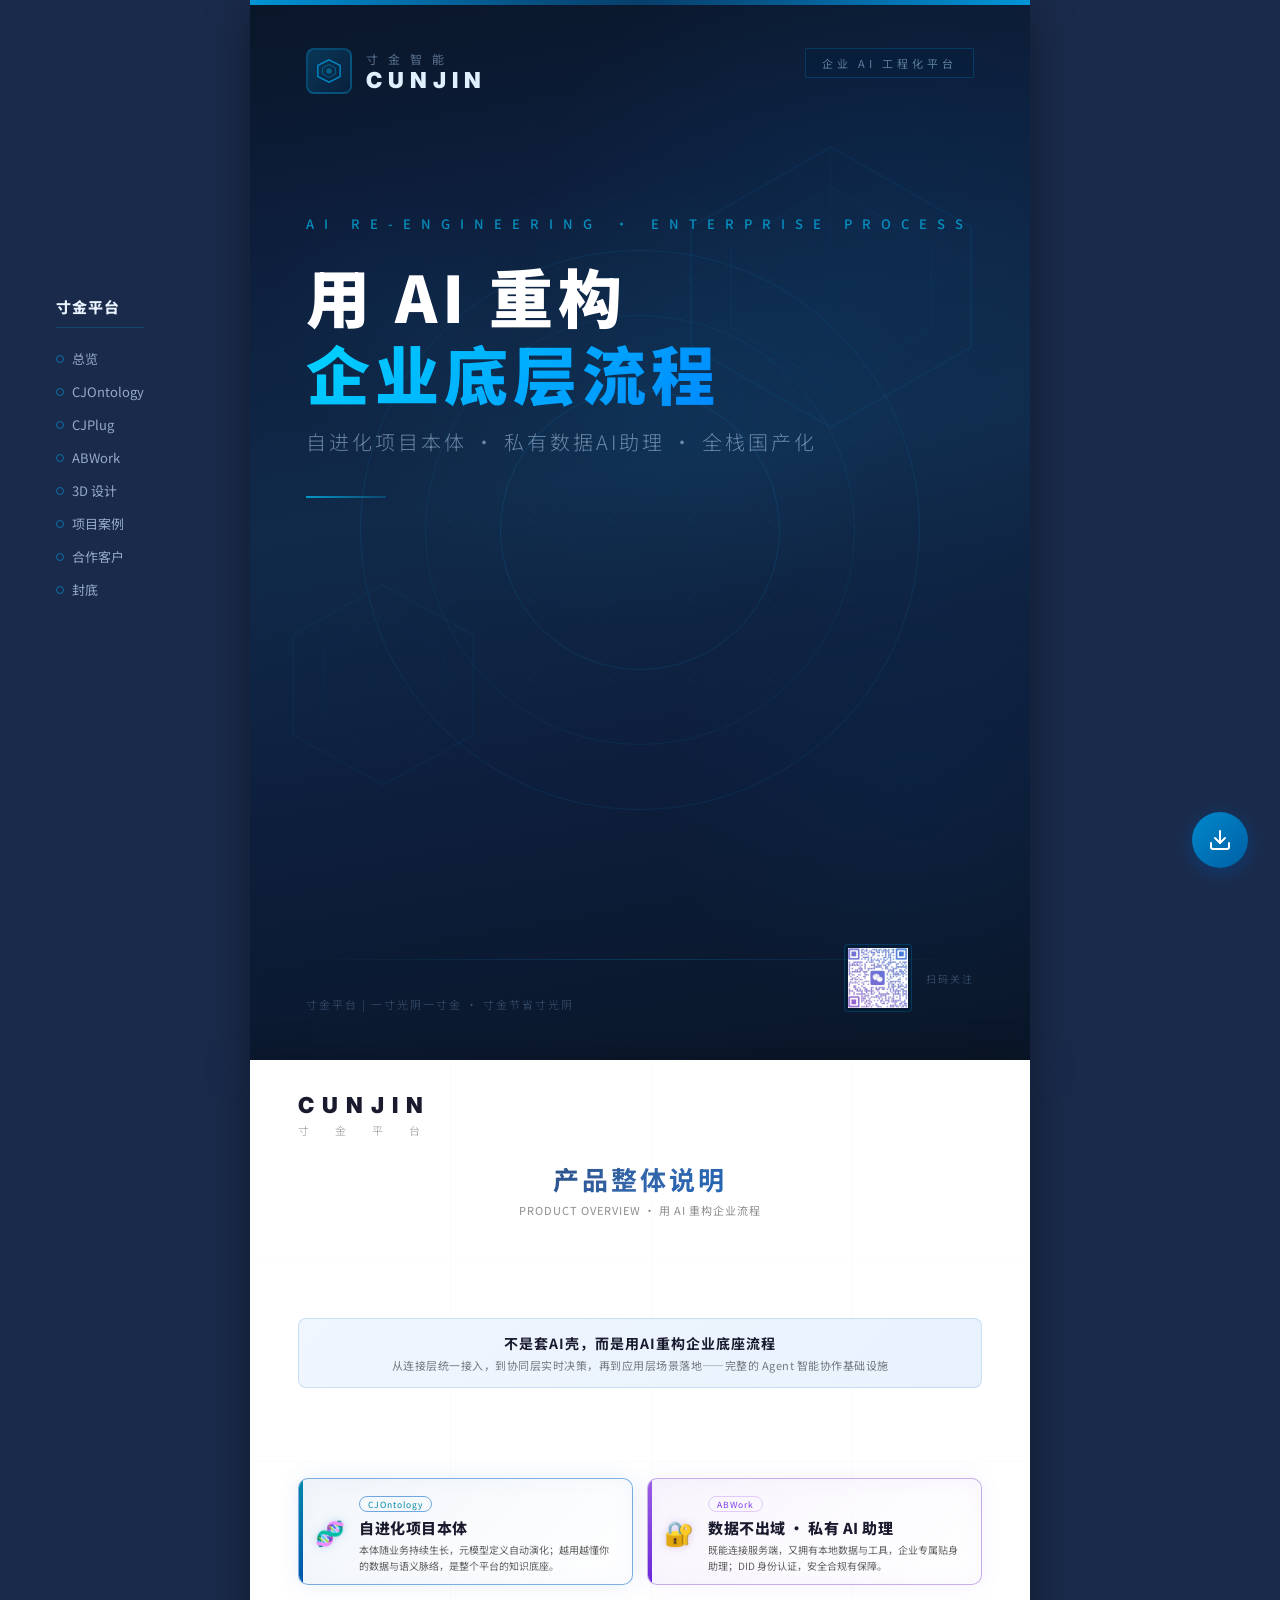
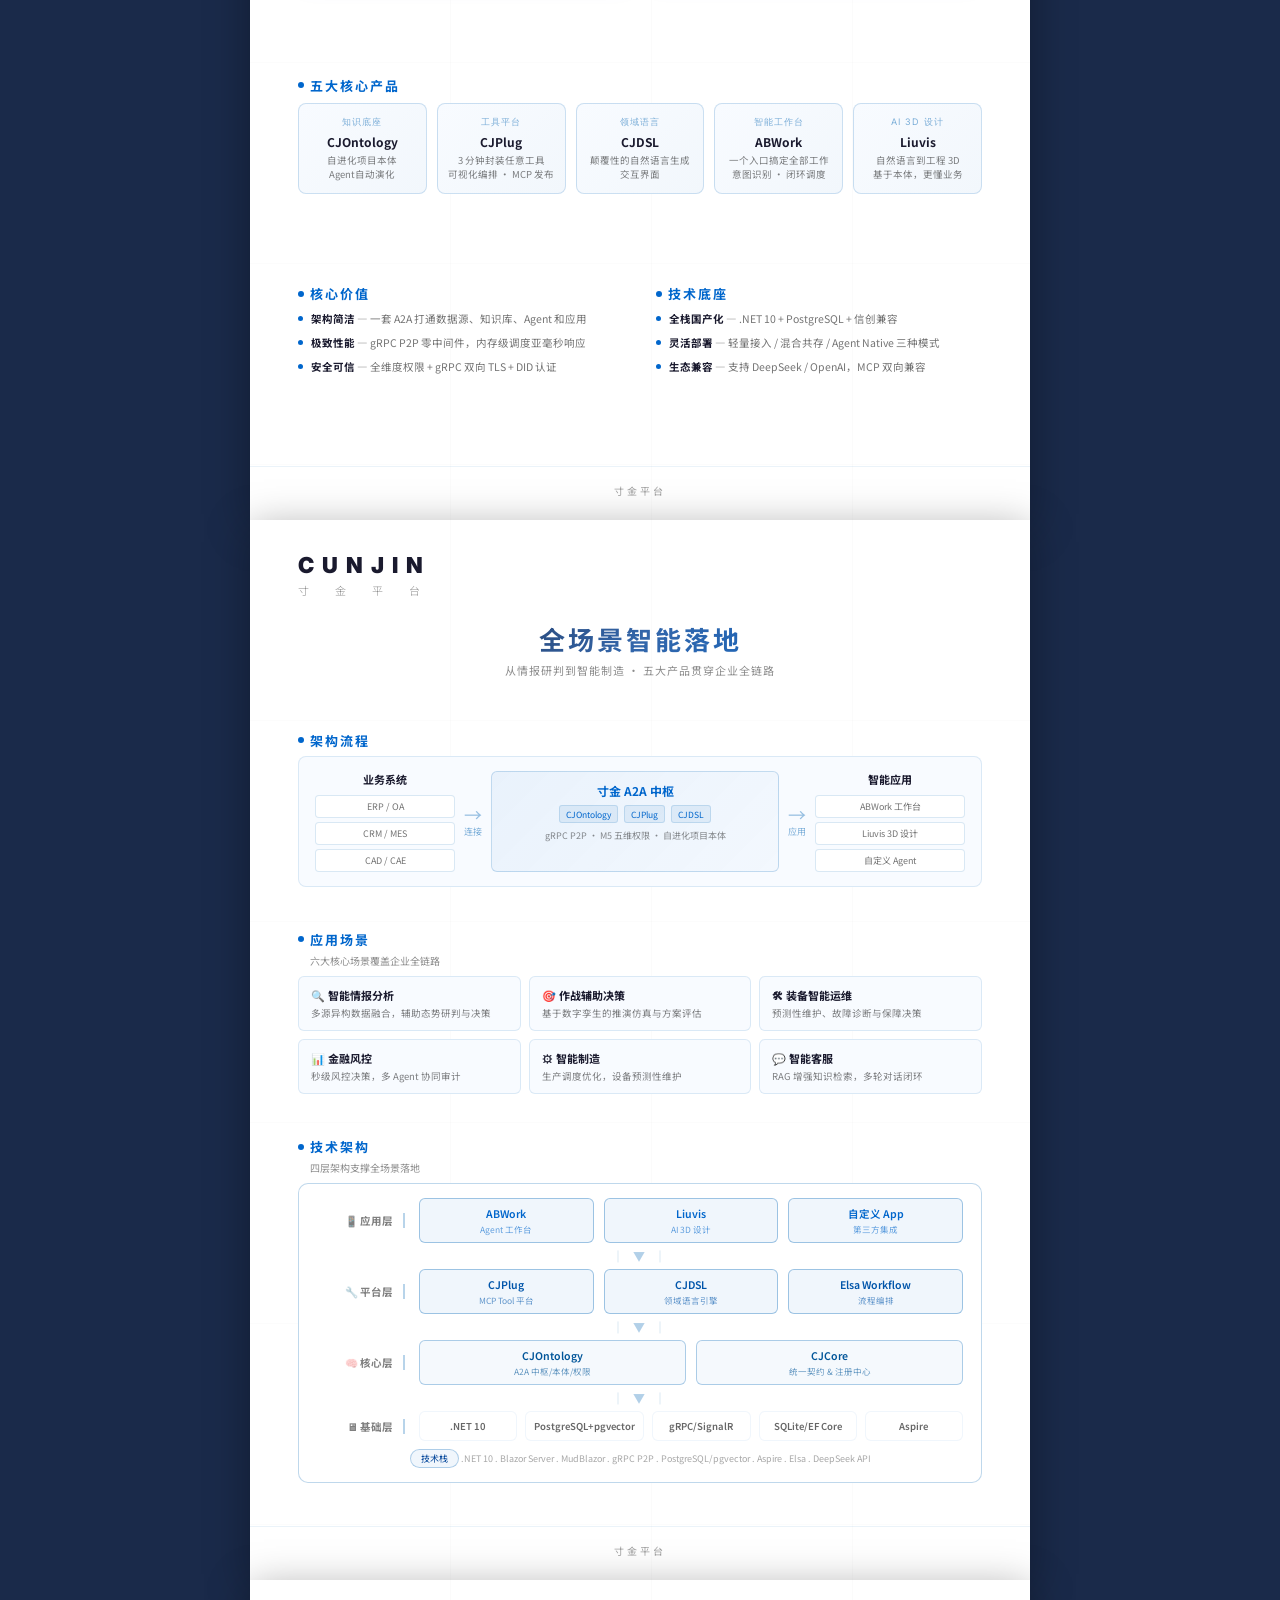
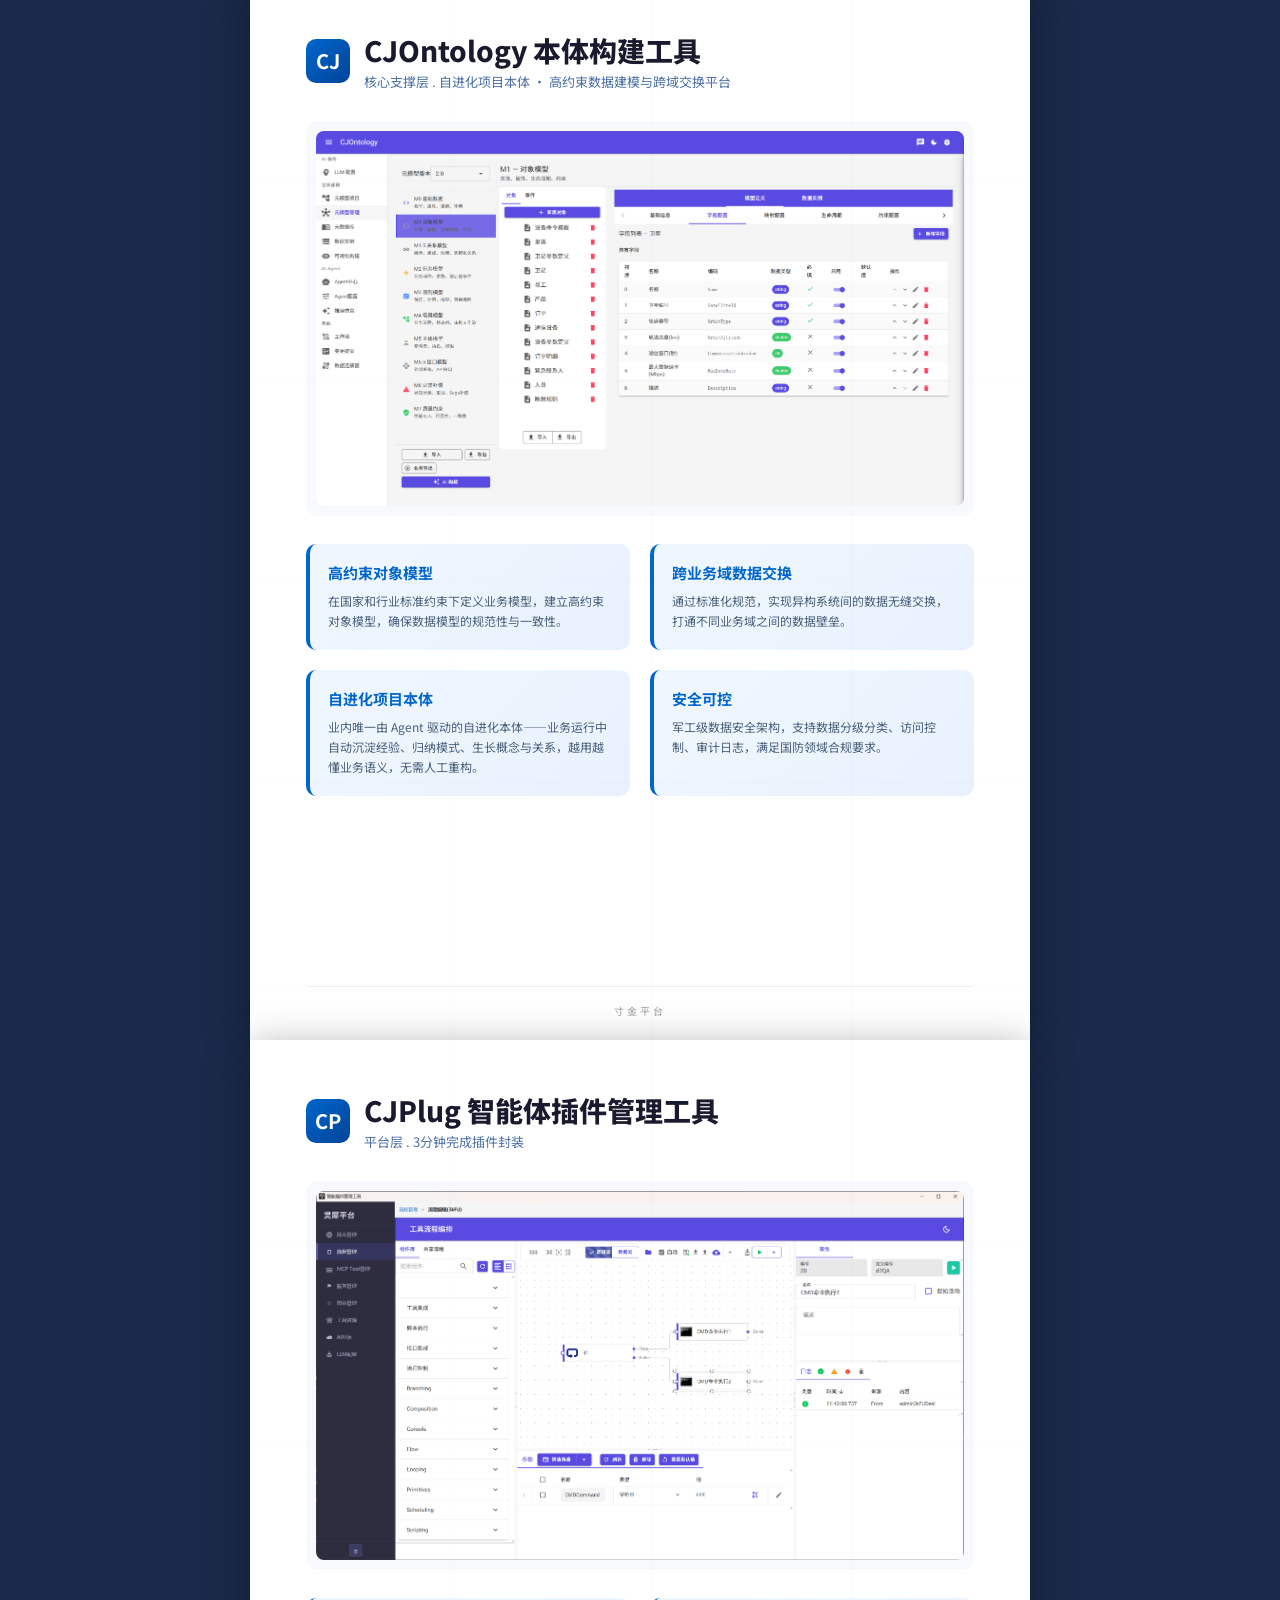
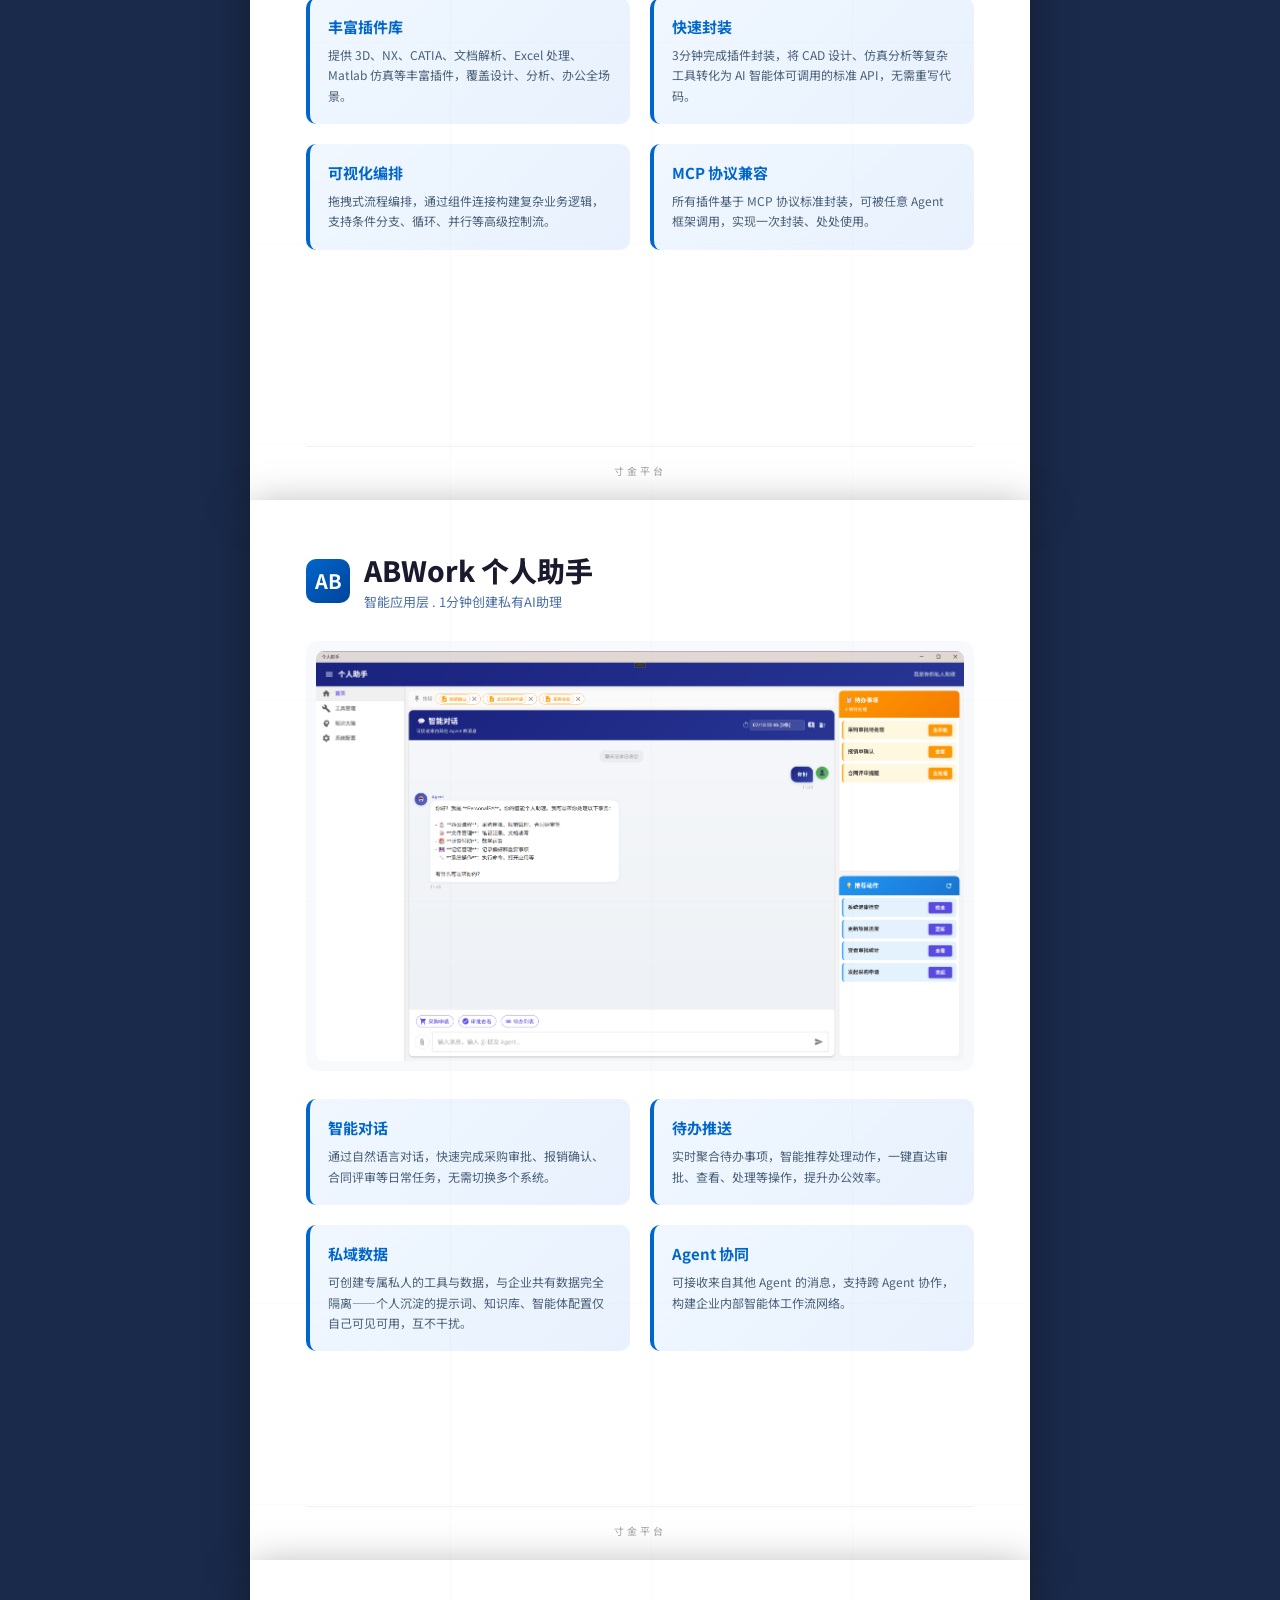
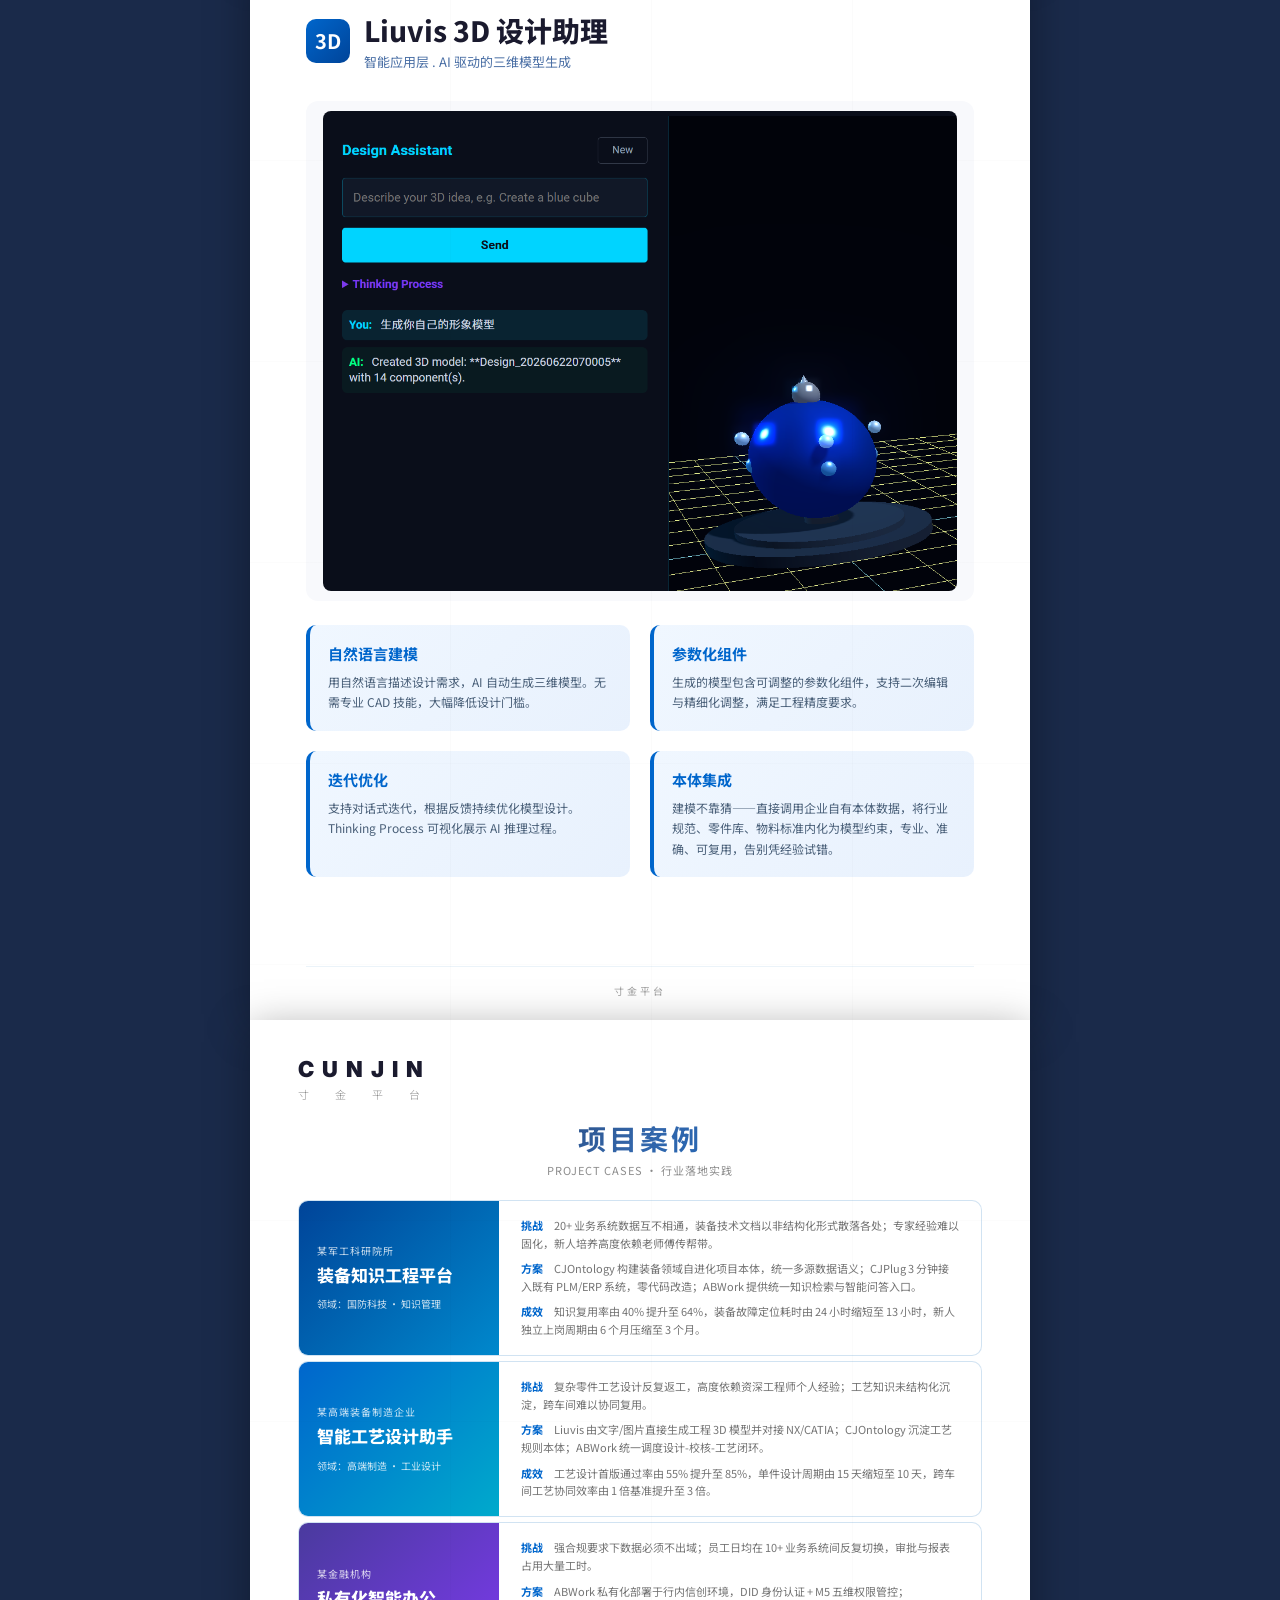
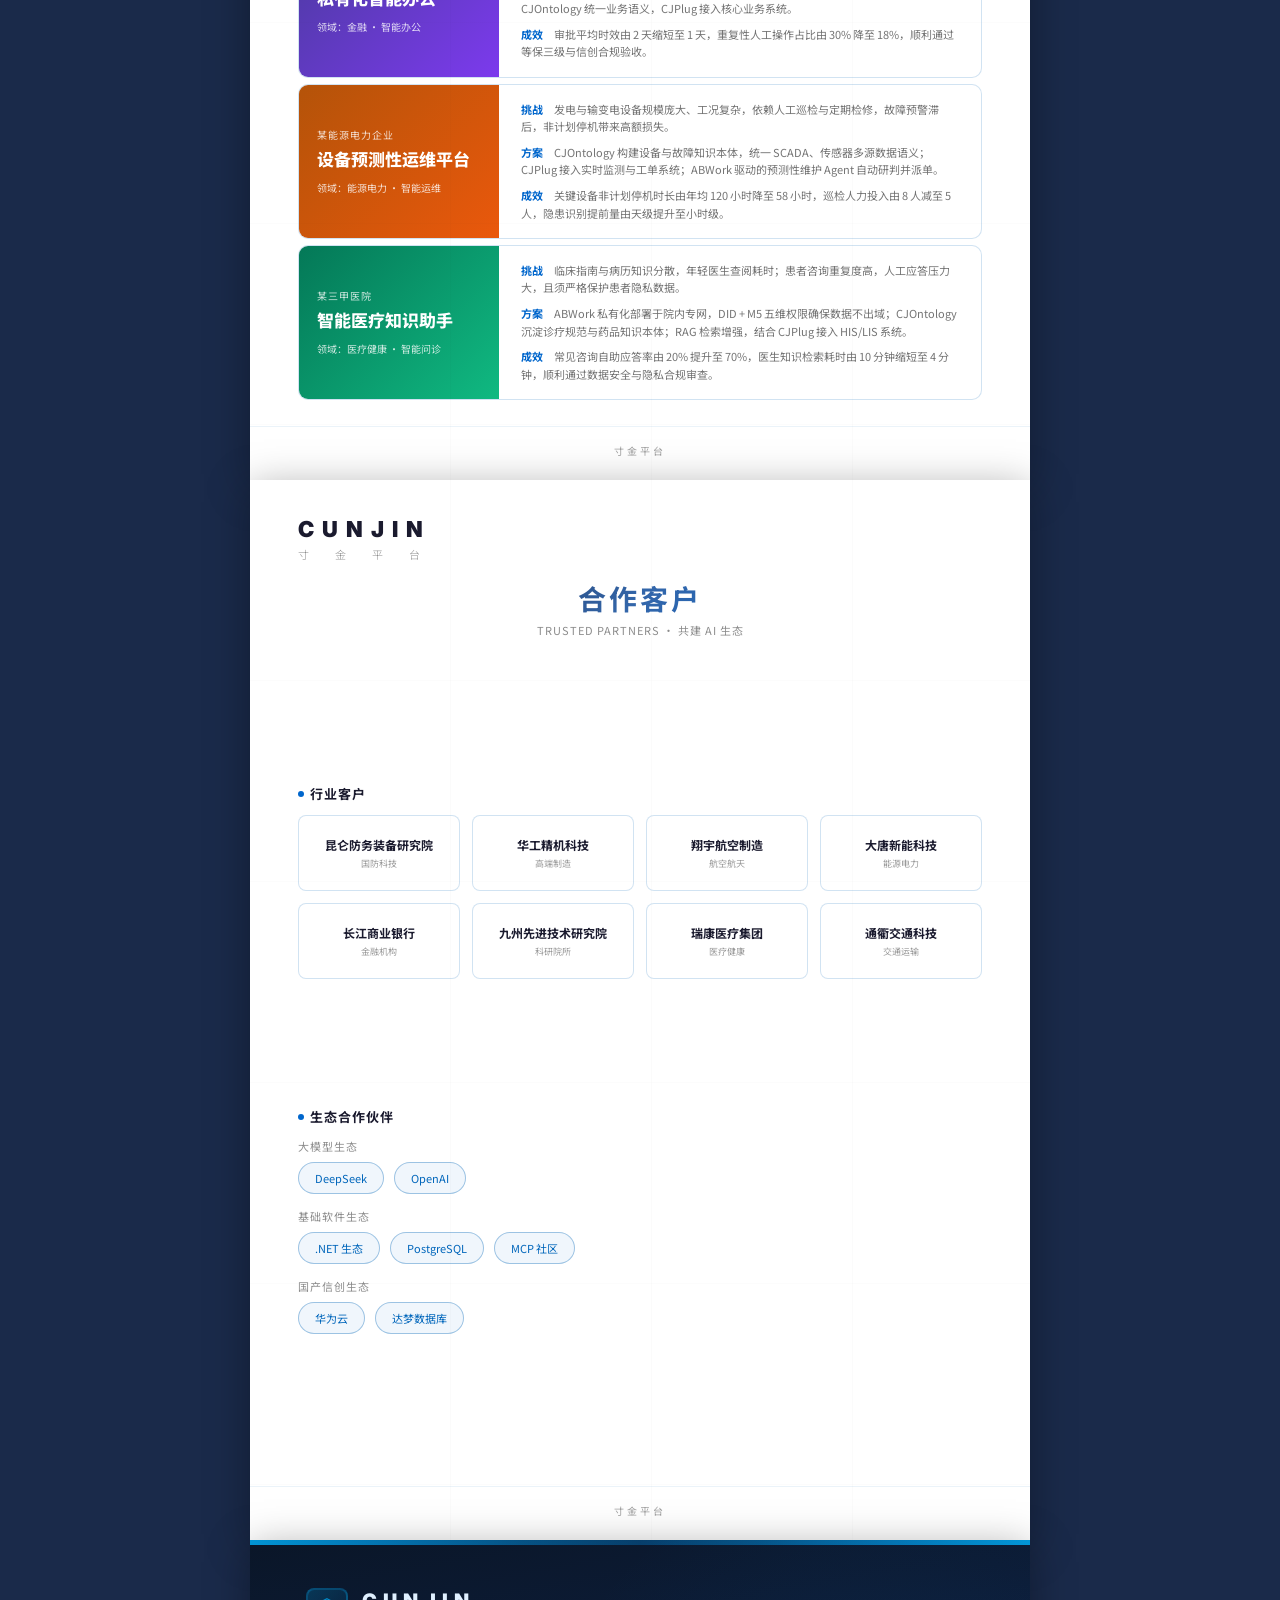
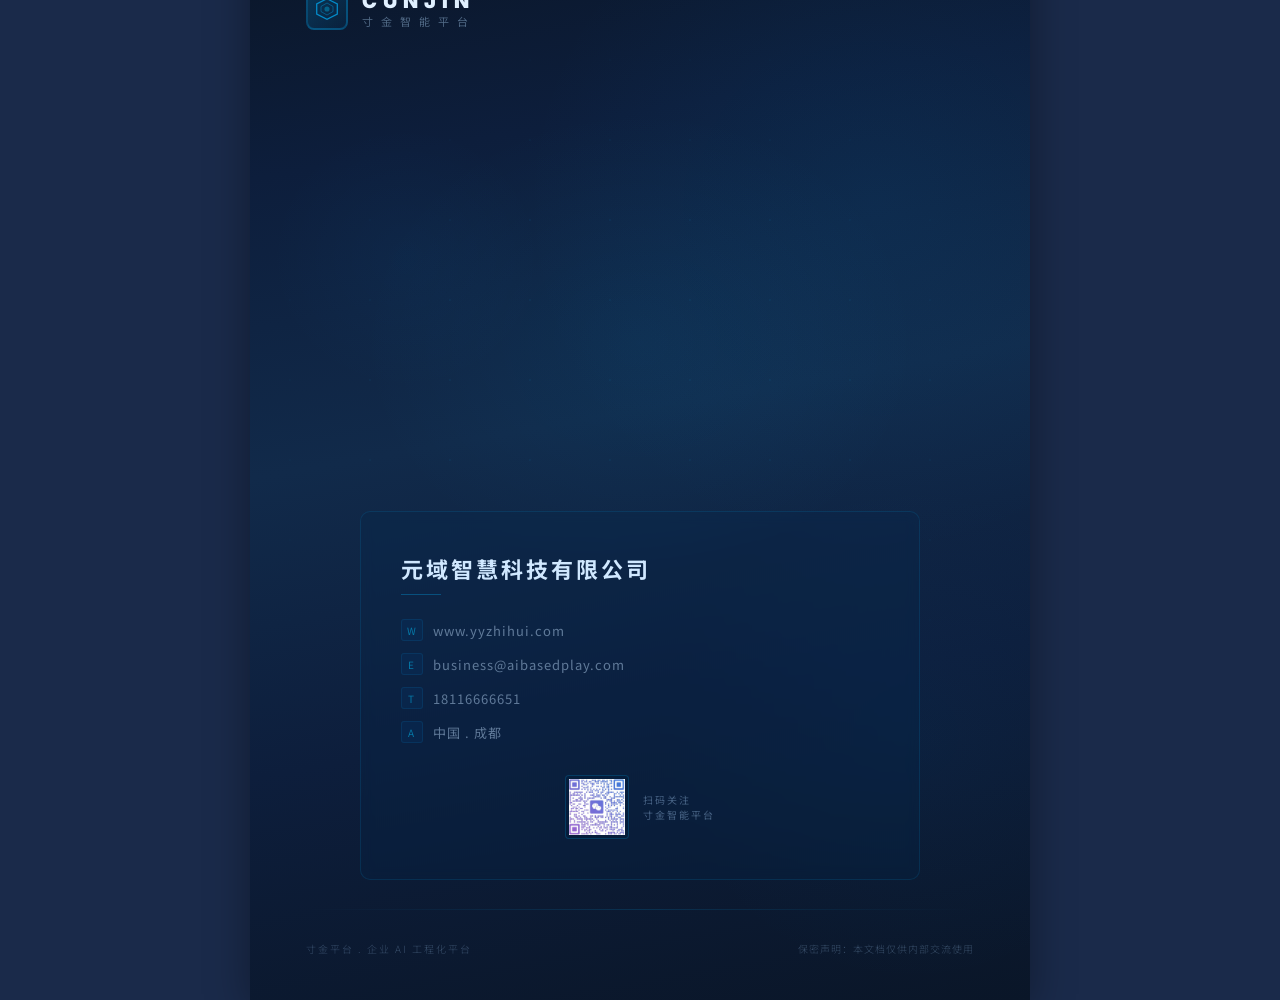
==== index.html @ 4226de24 "init code" ====
﻿<!DOCTYPE html>
<html lang="zh-CN">
<head>
<meta charset="UTF-8">
<meta name="viewport" content="width=device-width, initial-scale=1.0">
<title>寸金平台 - AI 赋能企业底层流程 | 产品宣传册</title>
<meta name="description" content="寸金平台（CUNJIN）以 AI 重构企业底层流程，覆盖高约束对象建模、插件化能力封装、智能办公助理与三维智能设计，面向国防科技与高端制造领域提供安全可控的 AI 工程化平台。">
<meta name="theme-color" content="#0a1628">
<meta name="author" content="寸金智能">
<link rel="canonical" href="https://www.aibasedplay.com/">
<link rel="icon" type="image/svg+xml" href="favicon.svg">
<!-- Open Graph / 社交分享卡片 -->
<meta property="og:type" content="website">
<meta property="og:title" content="寸金平台 - AI 赋能企业底层流程">
<meta property="og:description" content="以 AI 重构企业底层流程，面向国防科技与高端制造的安全可控 AI 工程化平台。">
<meta property="og:url" content="https://www.aibasedplay.com/">
<meta property="og:image" content="https://www.aibasedplay.com/img/product_cjontology.png">
<meta property="og:site_name" content="寸金平台">
<meta name="twitter:card" content="summary_large_image">
<link href="https://fonts.loli.net/css2?family=Noto+Sans+SC:wght@300;400;500;700;900&family=Inter:wght@300;400;500;600;700;800;900&display=swap" rel="stylesheet">
<link rel="stylesheet" href="css/base.css">
<link rel="stylesheet" href="css/content.css">
<link rel="stylesheet" href="css/components.css">
</head>
<body>
<nav class="site-nav" aria-label="站点导航">
  <div class="nav-inner">
    <a class="nav-brand" href="#cover">寸金平台</a>
    <div class="nav-links">
      <a href="#overview-1">总览</a>
      <a href="#prod-cjontology">CJOntology</a>
      <a href="#prod-cjplug">CJPlug</a>
      <a href="#prod-abwork">ABWork</a>
      <a href="#prod-3d">3D 设计</a>
      <a href="#cases">项目案例</a>
      <a href="#clients">合作客户</a>
      <a href="#backcover">封底</a>
    </div>
  </div>
</nav>

<!-- ============ cover ============ -->
<div class="page dark-cover" id="cover">
  <div class="dark-top-bar"></div>
  <div class="dc-bg-pattern"></div>
  <div class="dc-rings">
    <div class="dc-ring dc-r1"></div>
    <div class="dc-ring dc-r2"></div>
    <div class="dc-ring dc-r3"></div>
  </div>
  <svg style="position:absolute;top:12%;right:5%;width:320px;height:320px;z-index:3;opacity:0.06;pointer-events:none;" viewBox="0 0 320 320">
    <polygon points="160,20 300,100 300,220 160,300 20,220 20,100" fill="none" stroke="#00a0ff" stroke-width="2"/>
    <polygon points="160,60 260,120 260,200 160,260 60,200 60,120" fill="none" stroke="#00a0ff" stroke-width="1"/>
    <line x1="160" y1="20" x2="160" y2="300" stroke="#00a0ff" stroke-width="0.5"/>
    <line x1="20" y1="160" x2="300" y2="160" stroke="#00a0ff" stroke-width="0.5"/>
  </svg>
  <svg style="position:absolute;bottom:25%;left:3%;width:220px;height:220px;z-index:3;opacity:0.05;pointer-events:none;" viewBox="0 0 220 220">
    <polygon points="110,10 200,60 200,160 110,210 20,160 20,60" fill="none" stroke="#00a0ff" stroke-width="1.5"/>
    <polygon points="110,40 170,75 170,145 110,180 50,145 50,75" fill="none" stroke="#00a0ff" stroke-width="0.8"/>
  </svg>
  <div class="dc-header">
    <div class="dc-logo-area">
      <div class="dc-logo-hex"><svg viewBox="0 0 28 28" xmlns="http://www.w3.org/2000/svg">
<polygon points="14,2 26,8 26,20 14,26 2,20 2,8" fill="none" stroke="rgba(0,180,255,0.7)" stroke-width="1.5"/>
<polygon points="14,7 21,11 21,17 14,21 7,17 7,11" fill="none" stroke="rgba(0,180,255,0.4)" stroke-width="1"/>
<circle cx="14" cy="14" r="3" fill="rgba(0,200,255,0.35)"/>
</svg></div>
      <div><div class="dc-logo-cn">寸金智能</div><div class="dc-logo-en">CUNJIN</div></div>
    </div>
    <div class="dc-header-tag">企业 AI 工程化平台</div>
  </div>
  <div class="dc-hero" style="padding-top:120px;">
    <div class="dc-hero-label">AI RE-ENGINEERING · ENTERPRISE PROCESS</div>
    <div class="dc-hero-title">用 AI 重构<br><span class="cyan">企业底层流程</span></div>
    <div class="dc-hero-desc">自进化项目本体 · 私有数据AI助理 · 全栈国产化</div>
    <div class="dc-hero-line"></div>
  </div>
  <div class="dc-footer">
    <div class="dc-ff-left">寸金平台 | 一寸光阴一寸金 · 寸金节省寸光阴</div>
    <div class="dc-qr-block"><div class="dc-qr-box"><img src="img/qr_code.png" alt="扫码关注" /></div><div class="dc-qr-text">扫码关注</div></div>
  </div>
</div>
<!-- ============ overview-1 ============ -->
<div class="page content-page" id="overview-1" style="display:flex;flex-direction:column;">
  <div class="cp-header" style="padding:32px 48px 0;">
    <div class="cp-logo-area"><div class="cp-brand-en">CUNJIN</div><div class="cp-brand-cn">寸 金 平 台</div></div>
  </div>
  <div class="cp-hero" style="padding:24px 48px 10px;">
    <h1 style="font-size:26px;">产品整体说明</h1>
    <div class="sub" style="font-size:11px;">PRODUCT OVERVIEW · 用 AI 重构企业流程</div>
  </div>

  <!-- 主内容区：flex:1 撑满剩余高度，内部均分 -->
  <div style="flex:1;display:flex;flex-direction:column;justify-content:space-evenly;min-height:0;">
  <!-- 核心理念 -->
  <div style="padding:0 48px;position:relative;z-index:10;">
    <div style="background:linear-gradient(135deg,#f0f6ff,#e8f1fd);border:1px solid rgba(0,100,180,0.15);border-radius:8px;padding:14px 20px;text-align:center;">
      <div style="font-size:14px;font-weight:700;color:#1a1a2e;letter-spacing:1px;">不是套AI壳，而是用AI重构企业底座流程</div>
      <div style="font-size:11px;color:rgba(0,0,0,0.5);margin-top:4px;letter-spacing:0.5px;">从连接层统一接入，到协同层实时决策，再到应用层场景落地——完整的 Agent 智能协作基础设施</div>
    </div>
  </div>

  <!-- 核心亮点：翻开总览页第一眼即见 -->
  <div class="core-highlights" style="padding:0 48px;gap:14px;">
    <div class="hl-card c-ont" style="padding:10px 14px 10px 16px;">
      <div class="hl-icon" style="font-size:24px;">&#x1F9EC;</div>
      <div class="hl-body">
        <span class="hl-tag">CJOntology</span>
        <div class="hl-title" style="font-size:15px;">自进化项目本体</div>
        <div class="hl-desc" style="font-size:10px;">本体随业务持续生长，元模型定义自动演化；越用越懂你的数据与语义脉络，是整个平台的知识底座。</div>
      </div>
    </div>
    <div class="hl-card c-priv" style="padding:10px 14px 10px 16px;">
      <div class="hl-icon" style="font-size:24px;">&#x1F510;</div>
      <div class="hl-body">
        <span class="hl-tag">ABWork</span>
        <div class="hl-title" style="font-size:15px;">数据不出域 · 私有 AI 助理</div>
        <div class="hl-desc" style="font-size:10px;">既能连接服务端，又拥有本地数据与工具，企业专属贴身助理；DID 身份认证，安全合规有保障。</div>
      </div>
    </div>
  </div>

  <!-- 五大核心产品 -->
  <div style="padding:0 48px;position:relative;z-index:10;">
    <div style="font-size:13px;font-weight:700;color:#0066cc;letter-spacing:2px;margin-bottom:8px;display:flex;align-items:center;gap:6px;"><span style="width:6px;height:6px;border-radius:50%;background:#0066cc;"></span>五大核心产品</div>
    <div style="display:flex;gap:10px;">
      <div style="flex:1;background:linear-gradient(135deg,#f8fbff,#f2f7fc);border:1px solid rgba(0,100,180,0.18);border-radius:8px;padding:12px 10px;text-align:center;">
        <div style="font-family:'Inter',sans-serif;font-size:9px;color:rgba(0,100,180,0.5);letter-spacing:1px;margin-bottom:4px;">知识底座</div>
        <div style="font-size:12px;font-weight:700;color:#1a1a2e;margin-bottom:3px;">CJOntology</div>
        <div style="font-size:9.5px;color:rgba(0,0,0,0.5);line-height:1.5;">自进化项目本体<br/>Agent自动演化</div>
      </div>
      <div style="flex:1;background:linear-gradient(135deg,#f8fbff,#f2f7fc);border:1px solid rgba(0,100,180,0.18);border-radius:8px;padding:12px 10px;text-align:center;">
        <div style="font-family:'Inter',sans-serif;font-size:9px;color:rgba(0,100,180,0.5);letter-spacing:1px;margin-bottom:4px;">工具平台</div>
        <div style="font-size:12px;font-weight:700;color:#1a1a2e;margin-bottom:3px;">CJPlug</div>
        <div style="font-size:9.5px;color:rgba(0,0,0,0.5);line-height:1.5;">3 分钟封装任意工具<br/>可视化编排 · MCP 发布</div>
      </div>
      <div style="flex:1;background:linear-gradient(135deg,#f8fbff,#f2f7fc);border:1px solid rgba(0,100,180,0.18);border-radius:8px;padding:12px 10px;text-align:center;">
        <div style="font-family:'Inter',sans-serif;font-size:9px;color:rgba(0,100,180,0.5);letter-spacing:1px;margin-bottom:4px;">领域语言</div>
        <div style="font-size:12px;font-weight:700;color:#1a1a2e;margin-bottom:3px;">CJDSL</div>
        <div style="font-size:9.5px;color:rgba(0,0,0,0.5);line-height:1.5;">颠覆性的自然语言生成交互界面</div>
      </div>
      <div style="flex:1;background:linear-gradient(135deg,#f8fbff,#f2f7fc);border:1px solid rgba(0,100,180,0.18);border-radius:8px;padding:12px 10px;text-align:center;">
        <div style="font-family:'Inter',sans-serif;font-size:9px;color:rgba(0,100,180,0.5);letter-spacing:1px;margin-bottom:4px;">智能工作台</div>
        <div style="font-size:12px;font-weight:700;color:#1a1a2e;margin-bottom:3px;">ABWork</div>
        <div style="font-size:9.5px;color:rgba(0,0,0,0.5);line-height:1.5;">一个入口搞定全部工作<br/>意图识别 · 闭环调度</div>
      </div>
      <div style="flex:1;background:linear-gradient(135deg,#f8fbff,#f2f7fc);border:1px solid rgba(0,100,180,0.18);border-radius:8px;padding:12px 10px;text-align:center;">
        <div style="font-family:'Inter',sans-serif;font-size:9px;color:rgba(0,100,180,0.5);letter-spacing:1px;margin-bottom:4px;">AI 3D 设计</div>
        <div style="font-size:12px;font-weight:700;color:#1a1a2e;margin-bottom:3px;">Liuvis</div>
        <div style="font-size:9.5px;color:rgba(0,0,0,0.5);line-height:1.5;">自然语言到工程 3D<br/>基于本体，更懂业务</div>
      </div>
    </div>
  </div>

  <!-- 核心价值：左右两列 -->
  <div style="padding:0 48px;display:flex;gap:32px;position:relative;z-index:10;">
    <div style="flex:1;">
      <div style="font-size:13px;font-weight:700;color:#0066cc;letter-spacing:2px;margin-bottom:8px;display:flex;align-items:center;gap:6px;"><span style="width:6px;height:6px;border-radius:50%;background:#0066cc;"></span>核心价值</div>
      <div style="display:flex;flex-direction:column;gap:7px;">
        <div style="display:flex;align-items:flex-start;gap:8px;">
          <div style="width:5px;height:5px;border-radius:50%;background:#0066cc;margin-top:5px;flex-shrink:0;"></div>
          <span style="font-size:10.5px;color:rgba(0,0,0,0.55);line-height:1.6;"><strong style="color:#1a1a2e;">架构简洁</strong> — 一套 A2A 打通数据源、知识库、Agent 和应用</span>
        </div>
        <div style="display:flex;align-items:flex-start;gap:8px;">
          <div style="width:5px;height:5px;border-radius:50%;background:#0066cc;margin-top:5px;flex-shrink:0;"></div>
          <span style="font-size:10.5px;color:rgba(0,0,0,0.55);line-height:1.6;"><strong style="color:#1a1a2e;">极致性能</strong> — gRPC P2P 零中间件，内存级调度亚毫秒响应</span>
        </div>
        <div style="display:flex;align-items:flex-start;gap:8px;">
          <div style="width:5px;height:5px;border-radius:50%;background:#0066cc;margin-top:5px;flex-shrink:0;"></div>
          <span style="font-size:10.5px;color:rgba(0,0,0,0.55);line-height:1.6;"><strong style="color:#1a1a2e;">安全可信</strong> — 全维度权限 + gRPC 双向 TLS + DID 认证</span>
        </div>
      </div>
    </div>
    <div style="flex:1;">
      <div style="font-size:13px;font-weight:700;color:#0066cc;letter-spacing:2px;margin-bottom:8px;display:flex;align-items:center;gap:6px;"><span style="width:6px;height:6px;border-radius:50%;background:#0066cc;"></span>技术底座</div>
      <div style="display:flex;flex-direction:column;gap:7px;">
        <div style="display:flex;align-items:flex-start;gap:8px;">
          <div style="width:5px;height:5px;border-radius:50%;background:#0066cc;margin-top:5px;flex-shrink:0;"></div>
          <span style="font-size:10.5px;color:rgba(0,0,0,0.55);line-height:1.6;"><strong style="color:#1a1a2e;">全栈国产化</strong> — .NET 10 + PostgreSQL + 信创兼容</span>
        </div>
        <div style="display:flex;align-items:flex-start;gap:8px;">
          <div style="width:5px;height:5px;border-radius:50%;background:#0066cc;margin-top:5px;flex-shrink:0;"></div>
          <span style="font-size:10.5px;color:rgba(0,0,0,0.55);line-height:1.6;"><strong style="color:#1a1a2e;">灵活部署</strong> — 轻量接入 / 混合共存 / Agent Native 三种模式</span>
        </div>
        <div style="display:flex;align-items:flex-start;gap:8px;">
          <div style="width:5px;height:5px;border-radius:50%;background:#0066cc;margin-top:5px;flex-shrink:0;"></div>
          <span style="font-size:10.5px;color:rgba(0,0,0,0.55);line-height:1.6;"><strong style="color:#1a1a2e;">生态兼容</strong> — 支持 DeepSeek / OpenAI，MCP 双向兼容</span>
        </div>
      </div>
    </div>
  </div>
  </div><!-- /主内容区 flex:1 -->

  <div class="pg-footer">寸金平台</div>
</div>
<!-- ============ overview-2 ============ -->
<div class="page content-page" id="overview-2" style="display:flex;flex-direction:column;">
  <div class="cp-header" style="padding:32px 48px 0;">
    <div class="cp-logo-area"><div class="cp-brand-en">CUNJIN</div><div class="cp-brand-cn">寸 金 平 台</div></div>
  </div>
  <div class="cp-hero" style="padding:24px 48px 10px;">
    <h1 style="font-size:26px;">全场景智能落地</h1>
    <div class="sub" style="font-size:11px;">从情报研判到智能制造 · 五大产品贯穿企业全链路</div>
  </div>

  <!-- 三大内容块：flex:1 均匀铺满整页 -->
  <div style="flex:1;display:flex;flex-direction:column;justify-content:space-evenly;padding:0 48px;">

  <!-- 架构流程：业务系统 → A2A 中枢 → 智能应用 -->
  <div style="position:relative;z-index:10;">
    <div style="font-size:13px;font-weight:700;color:#0066cc;letter-spacing:2px;margin-bottom:6px;display:flex;align-items:center;gap:6px;"><span style="width:6px;height:6px;border-radius:50%;background:#0066cc;"></span>架构流程</div>
    <div style="display:flex;align-items:stretch;gap:0;background:#f8fbff;border:1px solid rgba(0,100,180,0.12);border-radius:8px;padding:14px 16px;">
      <!-- 业务系统 -->
      <div style="flex:0 0 140px;text-align:center;">
        <div style="font-size:11px;font-weight:700;color:#1a1a2e;margin-bottom:8px;">业务系统</div>
        <div style="display:flex;flex-direction:column;gap:4px;">
          <div style="font-size:9px;color:rgba(0,0,0,0.55);background:#fff;border:1px solid rgba(0,100,180,0.15);border-radius:4px;padding:4px 8px;">ERP / OA</div>
          <div style="font-size:9px;color:rgba(0,0,0,0.55);background:#fff;border:1px solid rgba(0,100,180,0.15);border-radius:4px;padding:4px 8px;">CRM / MES</div>
          <div style="font-size:9px;color:rgba(0,0,0,0.55);background:#fff;border:1px solid rgba(0,100,180,0.15);border-radius:4px;padding:4px 8px;">CAD / CAE</div>
        </div>
      </div>
      <!-- 箭头：连接 -->
      <div style="flex:0 0 36px;display:flex;flex-direction:column;align-items:center;justify-content:center;gap:2px;">
        <span style="color:rgba(0,100,180,0.4);font-size:18px;line-height:1;">→</span>
        <span style="font-size:9px;color:rgba(0,100,180,0.5);white-space:nowrap;">连接</span>
      </div>
      <!-- A2A 中枢 -->
      <div style="flex:1;text-align:center;background:linear-gradient(135deg,rgba(0,100,200,0.06),rgba(0,100,200,0.02));border:1px solid rgba(0,100,180,0.2);border-radius:6px;padding:10px 8px;">
        <div style="font-size:12px;font-weight:700;color:#0066cc;margin-bottom:6px;">寸金 A2A 中枢</div>
        <div style="display:flex;justify-content:center;gap:6px;flex-wrap:wrap;">
          <span style="font-size:8.5px;color:#0066cc;background:rgba(0,100,180,0.08);border:1px solid rgba(0,100,180,0.15);border-radius:3px;padding:2px 6px;">CJOntology</span>
          <span style="font-size:8.5px;color:#0066cc;background:rgba(0,100,180,0.08);border:1px solid rgba(0,100,180,0.15);border-radius:3px;padding:2px 6px;">CJPlug</span>
          <span style="font-size:8.5px;color:#0066cc;background:rgba(0,100,180,0.08);border:1px solid rgba(0,100,180,0.15);border-radius:3px;padding:2px 6px;">CJDSL</span>
        </div>
        <div style="font-size:9px;color:rgba(0,0,0,0.45);margin-top:6px;">gRPC P2P · M5 五维权限 · 自进化项目本体</div>
      </div>
      <!-- 箭头：应用 -->
      <div style="flex:0 0 36px;display:flex;flex-direction:column;align-items:center;justify-content:center;gap:2px;">
        <span style="color:rgba(0,100,180,0.4);font-size:18px;line-height:1;">→</span>
        <span style="font-size:9px;color:rgba(0,100,180,0.5);white-space:nowrap;">应用</span>
      </div>
      <!-- 智能应用 -->
      <div style="flex:0 0 150px;text-align:center;">
        <div style="font-size:11px;font-weight:700;color:#1a1a2e;margin-bottom:8px;">智能应用</div>
        <div style="display:flex;flex-direction:column;gap:4px;">
          <div style="font-size:9px;color:rgba(0,0,0,0.55);background:#fff;border:1px solid rgba(0,100,180,0.15);border-radius:4px;padding:4px 8px;">ABWork 工作台</div>
          <div style="font-size:9px;color:rgba(0,0,0,0.55);background:#fff;border:1px solid rgba(0,100,180,0.15);border-radius:4px;padding:4px 8px;">Liuvis 3D 设计</div>
          <div style="font-size:9px;color:rgba(0,0,0,0.55);background:#fff;border:1px solid rgba(0,100,180,0.15);border-radius:4px;padding:4px 8px;">自定义 Agent</div>
        </div>
      </div>
    </div>
  </div>

  <!-- 应用场景（自总览页 1 移入，避免与架构/产品页重复） -->
  <div style="position:relative;z-index:10;">
    <div style="font-size:13px;font-weight:700;color:#0066cc;letter-spacing:2px;margin-bottom:4px;display:flex;align-items:center;gap:6px;"><span style="width:6px;height:6px;border-radius:50%;background:#0066cc;"></span>应用场景</div>
    <div style="font-size:10px;color:rgba(0,0,0,0.45);margin-bottom:8px;padding-left:12px;">六大核心场景覆盖企业全链路</div>
    <div style="display:grid;grid-template-columns:1fr 1fr 1fr;gap:8px;">
      <div style="background:#f8fbff;border:1px solid rgba(0,100,180,0.12);border-radius:6px;padding:10px 12px;">
        <div style="font-size:11px;font-weight:700;color:#1a1a2e;margin-bottom:3px;">&#x1F50D; 智能情报分析</div>
        <div style="font-size:9.5px;color:rgba(0,0,0,0.5);line-height:1.5;">多源异构数据融合，辅助态势研判与决策</div>
      </div>
      <div style="background:#f8fbff;border:1px solid rgba(0,100,180,0.12);border-radius:6px;padding:10px 12px;">
        <div style="font-size:11px;font-weight:700;color:#1a1a2e;margin-bottom:3px;">&#x1F3AF; 作战辅助决策</div>
        <div style="font-size:9.5px;color:rgba(0,0,0,0.5);line-height:1.5;">基于数字孪生的推演仿真与方案评估</div>
      </div>
      <div style="background:#f8fbff;border:1px solid rgba(0,100,180,0.12);border-radius:6px;padding:10px 12px;">
        <div style="font-size:11px;font-weight:700;color:#1a1a2e;margin-bottom:3px;">&#x1F6E0; 装备智能运维</div>
        <div style="font-size:9.5px;color:rgba(0,0,0,0.5);line-height:1.5;">预测性维护、故障诊断与保障决策</div>
      </div>
      <div style="background:#f8fbff;border:1px solid rgba(0,100,180,0.12);border-radius:6px;padding:10px 12px;">
        <div style="font-size:11px;font-weight:700;color:#1a1a2e;margin-bottom:3px;">&#x1F4CA; 金融风控</div>
        <div style="font-size:9.5px;color:rgba(0,0,0,0.5);line-height:1.5;">秒级风控决策，多 Agent 协同审计</div>
      </div>
      <div style="background:#f8fbff;border:1px solid rgba(0,100,180,0.12);border-radius:6px;padding:10px 12px;">
        <div style="font-size:11px;font-weight:700;color:#1a1a2e;margin-bottom:3px;">&#x2699; 智能制造</div>
        <div style="font-size:9.5px;color:rgba(0,0,0,0.5);line-height:1.5;">生产调度优化，设备预测性维护</div>
      </div>
      <div style="background:#f8fbff;border:1px solid rgba(0,100,180,0.12);border-radius:6px;padding:10px 12px;">
        <div style="font-size:11px;font-weight:700;color:#1a1a2e;margin-bottom:3px;">&#x1F4AC; 智能客服</div>
        <div style="font-size:9.5px;color:rgba(0,0,0,0.5);line-height:1.5;">RAG 增强知识检索，多轮对话闭环</div>
      </div>
    </div>
  </div>

  <!-- 技术架构图（自部署与价值页移入，作为全场景落地的技术底座） -->
  <div style="position:relative;z-index:10;">
    <div style="font-size:13px;font-weight:700;color:#0066cc;letter-spacing:2px;margin-bottom:4px;display:flex;align-items:center;gap:6px;"><span style="width:6px;height:6px;border-radius:50%;background:#0066cc;"></span>技术架构</div>
    <div style="font-size:10px;color:rgba(0,0,0,0.45);margin-bottom:8px;padding-left:12px;">四层架构支撑全场景落地</div>
    <div class="arch-diagram" style="padding:14px 18px;">
      <div class="arch-layers" style="gap:7px;">
        <!-- App Layer -->
        <div class="arch-layer">
          <div class="al-label" style="flex:0 0 88px;font-size:10.5px;">&#x1F4F1; 应用层</div>
          <div class="al-body layer-app" style="gap:10px;">
            <div class="al-card" style="padding:7px 10px;font-size:10.5px;min-height:34px;">ABWork<br/><span class="alc-sub" style="font-size:8.5px;">Agent 工作台</span></div>
            <div class="al-card" style="padding:7px 10px;font-size:10.5px;min-height:34px;">Liuvis<br/><span class="alc-sub" style="font-size:8.5px;">AI 3D 设计</span></div>
            <div class="al-card" style="padding:7px 10px;font-size:10.5px;min-height:34px;">自定义 App<br/><span class="alc-sub" style="font-size:8.5px;">第三方集成</span></div>
          </div>
        </div>

        <!-- Pipe connector -->
        <div style="text-align:center;line-height:1;color:rgba(0,100,180,0.3);font-size:12px;letter-spacing:3px;">&#x2502; &#x25BC; &#x2502;</div>

        <!-- Platform Layer -->
        <div class="arch-layer">
          <div class="al-label" style="flex:0 0 88px;font-size:10.5px;">&#x1F527; 平台层</div>
          <div class="al-body layer-platform" style="gap:10px;">
            <div class="al-card" style="padding:7px 10px;font-size:10.5px;min-height:34px;">CJPlug<br/><span class="alc-sub" style="font-size:8.5px;">MCP Tool 平台</span></div>
            <div class="al-card" style="padding:7px 10px;font-size:10.5px;min-height:34px;">CJDSL<br/><span class="alc-sub" style="font-size:8.5px;">领域语言引擎</span></div>
            <div class="al-card" style="padding:7px 10px;font-size:10.5px;min-height:34px;">Elsa Workflow<br/><span class="alc-sub" style="font-size:8.5px;">流程编排</span></div>
          </div>
        </div>

        <!-- Pipe connector -->
        <div style="text-align:center;line-height:1;color:rgba(0,100,180,0.3);font-size:12px;letter-spacing:3px;">&#x2502; &#x25BC; &#x2502;</div>

        <!-- Core Layer -->
        <div class="arch-layer">
          <div class="al-label" style="flex:0 0 88px;font-size:10.5px;">&#x1F9E0; 核心层</div>
          <div class="al-body layer-core" style="gap:10px;">
            <div class="al-card" style="padding:7px 10px;font-size:10.5px;min-height:34px;">CJOntology<br/><span class="alc-sub" style="font-size:8.5px;">A2A 中枢/本体/权限</span></div>
            <div class="al-card" style="padding:7px 10px;font-size:10.5px;min-height:34px;">CJCore<br/><span class="alc-sub" style="font-size:8.5px;">统一契约 & 注册中心</span></div>
          </div>
        </div>

        <!-- Pipe connector -->
        <div style="text-align:center;line-height:1;color:rgba(0,100,180,0.3);font-size:12px;letter-spacing:3px;">&#x2502; &#x25BC; &#x2502;</div>

        <!-- Base Layer -->
        <div class="arch-layer">
          <div class="al-label" style="flex:0 0 88px;font-size:10.5px;">&#x1F5A5; 基础层</div>
          <div class="al-body layer-base" style="gap:8px;">
            <div class="al-card" style="padding:5px 8px;font-size:9.5px;min-height:30px;">.NET 10</div>
            <div class="al-card" style="padding:5px 8px;font-size:9.5px;min-height:30px;">PostgreSQL+pgvector</div>
            <div class="al-card" style="padding:5px 8px;font-size:9.5px;min-height:30px;">gRPC/SignalR</div>
            <div class="al-card" style="padding:5px 8px;font-size:9.5px;min-height:30px;">SQLite/EF Core</div>
            <div class="al-card" style="padding:5px 8px;font-size:9.5px;min-height:30px;">Aspire</div>
          </div>
        </div>
      </div>
      <div class="arch-footer-note" style="margin-top:8px;font-size:9px;">
        <span class="arch-badge" style="font-size:9px;">技术栈</span> .NET 10 . Blazor Server . MudBlazor . gRPC P2P . PostgreSQL/pgvector . Aspire . Elsa . DeepSeek API
      </div>
    </div>
  </div>

  </div><!-- /flex:1 space-evenly -->

  <div class="pg-footer">寸金平台</div>
</div>
<!-- ============ prod-cjontology ============ -->
<div class="page content-page" id="prod-cjontology" style="display:flex;flex-direction:column;padding:50px 56px 0;">

  <div style="display:flex;align-items:center;gap:14px;margin-bottom:30px;">
    <div style="width:44px;height:44px;border-radius:10px;background:linear-gradient(135deg,var(--brand),var(--brand-deep));display:flex;align-items:center;justify-content:center;font-size:20px;color:#fff;font-weight:700;">CJ</div>
    <div><div style="font-size:28px;font-weight:800;color:#1a1a2e;">CJOntology 本体构建工具</div><div style="font-size:13px;color:#4a6fa5;margin-top:2px;">核心支撑层 . 自进化项目本体 · 高约束数据建模与跨域交换平台</div></div>
  </div>
  <div style="background:#f8f9fc;border-radius:12px;padding:10px;margin-bottom:28px;"><img src="img/product_cjontology.png" alt="CJOntology" style="width:100%;border-radius:8px;display:block;"/></div>
  <div style="display:grid;grid-template-columns:1fr 1fr;gap:20px;">
    <div style="background:linear-gradient(135deg,#f0f7ff,#e8f1fd);border-radius:10px;padding:18px;border-left:4px solid var(--brand);"><div style="font-size:15px;font-weight:700;color:var(--brand);margin-bottom:8px;">高约束对象模型</div><div style="font-size:12px;color:var(--ink-soft);line-height:1.7;">在国家和行业标准约束下定义业务模型，建立高约束对象模型，确保数据模型的规范性与一致性。</div></div>
    <div style="background:linear-gradient(135deg,#f0f7ff,#e8f1fd);border-radius:10px;padding:18px;border-left:4px solid var(--brand);"><div style="font-size:15px;font-weight:700;color:var(--brand);margin-bottom:8px;">跨业务域数据交换</div><div style="font-size:12px;color:var(--ink-soft);line-height:1.7;">通过标准化规范，实现异构系统间的数据无缝交换，打通不同业务域之间的数据壁垒。</div></div>
    <div style="background:linear-gradient(135deg,#f0f7ff,#e8f1fd);border-radius:10px;padding:18px;border-left:4px solid var(--brand);"><div style="font-size:15px;font-weight:700;color:var(--brand);margin-bottom:8px;">自进化项目本体</div><div style="font-size:12px;color:var(--ink-soft);line-height:1.7;">业内唯一由 Agent 驱动的自进化本体——业务运行中自动沉淀经验、归纳模式、生长概念与关系，越用越懂业务语义，无需人工重构。</div></div>
    <div style="background:linear-gradient(135deg,#f0f7ff,#e8f1fd);border-radius:10px;padding:18px;border-left:4px solid var(--brand);"><div style="font-size:15px;font-weight:700;color:var(--brand);margin-bottom:8px;">安全可控</div><div style="font-size:12px;color:var(--ink-soft);line-height:1.7;">军工级数据安全架构，支持数据分级分类、访问控制、审计日志，满足国防领域合规要求。</div></div>
  </div>
  <div class="pg-footer">寸金平台</div>
</div>
<!-- ============ prod-cjplug ============ -->
<div class="page content-page" id="prod-cjplug" style="display:flex;flex-direction:column;padding:50px 56px 0;">

  <div style="display:flex;align-items:center;gap:14px;margin-bottom:30px;">
    <div style="width:44px;height:44px;border-radius:10px;background:linear-gradient(135deg,var(--brand),var(--brand-deep));display:flex;align-items:center;justify-content:center;font-size:20px;color:#fff;font-weight:700;">CP</div>
    <div><div style="font-size:28px;font-weight:800;color:#1a1a2e;">CJPlug 智能体插件管理工具</div><div style="font-size:13px;color:#4a6fa5;margin-top:2px;">平台层 . 3分钟完成插件封装</div></div>
  </div>
  <div style="background:#f8f9fc;border-radius:12px;padding:10px;margin-bottom:28px;"><img src="img/product_cjplug.png" alt="CJPlug" style="width:100%;border-radius:8px;display:block;"/></div>
  <div style="display:grid;grid-template-columns:1fr 1fr;gap:20px;">
    <div style="background:linear-gradient(135deg,#f0f7ff,#e8f1fd);border-radius:10px;padding:18px;border-left:4px solid var(--brand);"><div style="font-size:15px;font-weight:700;color:var(--brand);margin-bottom:8px;">丰富插件库</div><div style="font-size:12px;color:var(--ink-soft);line-height:1.7;">提供 3D、NX、CATIA、文档解析、Excel 处理、Matlab 仿真等丰富插件，覆盖设计、分析、办公全场景。</div></div>
    <div style="background:linear-gradient(135deg,#f0f7ff,#e8f1fd);border-radius:10px;padding:18px;border-left:4px solid var(--brand);"><div style="font-size:15px;font-weight:700;color:var(--brand);margin-bottom:8px;">快速封装</div><div style="font-size:12px;color:var(--ink-soft);line-height:1.7;">3分钟完成插件封装，将 CAD 设计、仿真分析等复杂工具转化为 AI 智能体可调用的标准 API，无需重写代码。</div></div>
    <div style="background:linear-gradient(135deg,#f0f7ff,#e8f1fd);border-radius:10px;padding:18px;border-left:4px solid var(--brand);"><div style="font-size:15px;font-weight:700;color:var(--brand);margin-bottom:8px;">可视化编排</div><div style="font-size:12px;color:var(--ink-soft);line-height:1.7;">拖拽式流程编排，通过组件连接构建复杂业务逻辑，支持条件分支、循环、并行等高级控制流。</div></div>
    <div style="background:linear-gradient(135deg,#f0f7ff,#e8f1fd);border-radius:10px;padding:18px;border-left:4px solid var(--brand);"><div style="font-size:15px;font-weight:700;color:var(--brand);margin-bottom:8px;">MCP 协议兼容</div><div style="font-size:12px;color:var(--ink-soft);line-height:1.7;">所有插件基于 MCP 协议标准封装，可被任意 Agent 框架调用，实现一次封装、处处使用。</div></div>
  </div>
  <div class="pg-footer">寸金平台</div>
</div>
<!-- ============ prod-abwork ============ -->
<div class="page content-page" id="prod-abwork" style="display:flex;flex-direction:column;padding:50px 56px 0;">

  <div style="display:flex;align-items:center;gap:14px;margin-bottom:30px;">
    <div style="width:44px;height:44px;border-radius:10px;background:linear-gradient(135deg,var(--brand),var(--brand-deep));display:flex;align-items:center;justify-content:center;font-size:20px;color:#fff;font-weight:700;">AB</div>
    <div><div style="font-size:28px;font-weight:800;color:#1a1a2e;">ABWork 个人助手</div><div style="font-size:13px;color:#4a6fa5;margin-top:2px;">智能应用层 . 1分钟创建私有AI助理</div></div>
  </div>
  <div style="background:#f8f9fc;border-radius:12px;padding:10px;margin-bottom:28px;"><img src="img/product_abwork.png" alt="ABWork" style="width:100%;border-radius:8px;display:block;"/></div>
  <div style="display:grid;grid-template-columns:1fr 1fr;gap:20px;">
    <div style="background:linear-gradient(135deg,#f0f7ff,#e8f1fd);border-radius:10px;padding:18px;border-left:4px solid var(--brand);"><div style="font-size:15px;font-weight:700;color:var(--brand);margin-bottom:8px;">智能对话</div><div style="font-size:12px;color:var(--ink-soft);line-height:1.7;">通过自然语言对话，快速完成采购审批、报销确认、合同评审等日常任务，无需切换多个系统。</div></div>
    <div style="background:linear-gradient(135deg,#f0f7ff,#e8f1fd);border-radius:10px;padding:18px;border-left:4px solid var(--brand);"><div style="font-size:15px;font-weight:700;color:var(--brand);margin-bottom:8px;">待办推送</div><div style="font-size:12px;color:var(--ink-soft);line-height:1.7;">实时聚合待办事项，智能推荐处理动作，一键直达审批、查看、处理等操作，提升办公效率。</div></div>
    <div style="background:linear-gradient(135deg,#f0f7ff,#e8f1fd);border-radius:10px;padding:18px;border-left:4px solid var(--brand);"><div style="font-size:15px;font-weight:700;color:var(--brand);margin-bottom:8px;">私域数据</div><div style="font-size:12px;color:var(--ink-soft);line-height:1.7;">可创建专属私人的工具与数据，与企业共有数据完全隔离——个人沉淀的提示词、知识库、智能体配置仅自己可见可用，互不干扰。</div></div>
    <div style="background:linear-gradient(135deg,#f0f7ff,#e8f1fd);border-radius:10px;padding:18px;border-left:4px solid var(--brand);"><div style="font-size:15px;font-weight:700;color:var(--brand);margin-bottom:8px;">Agent 协同</div><div style="font-size:12px;color:var(--ink-soft);line-height:1.7;">可接收来自其他 Agent 的消息，支持跨 Agent 协作，构建企业内部智能体工作流网络。</div></div>
  </div>
  <div class="pg-footer">寸金平台</div>
</div>
<!-- ============ prod-3d ============ -->
<div class="page content-page" id="prod-3d" style="display:flex;flex-direction:column;padding:50px 56px 0;">

  <div style="display:flex;align-items:center;gap:14px;margin-bottom:30px;">
    <div style="width:44px;height:44px;border-radius:10px;background:linear-gradient(135deg,var(--brand),var(--brand-deep));display:flex;align-items:center;justify-content:center;font-size:20px;color:#fff;font-weight:700;">3D</div>
    <div><div style="font-size:28px;font-weight:800;color:#1a1a2e;">Liuvis 3D 设计助理</div><div style="font-size:13px;color:#4a6fa5;margin-top:2px;">智能应用层 . AI 驱动的三维模型生成</div></div>
  </div>
  <div style="background:#f8f9fc;border-radius:12px;padding:10px;margin-bottom:24px;"><img src="img/product_3d_design.png" alt="3D Design" style="width:auto;max-width:100%;max-height:480px;object-fit:contain;border-radius:8px;display:block;margin:0 auto;"/></div>
  <div style="display:grid;grid-template-columns:1fr 1fr;gap:20px;">
    <div style="background:linear-gradient(135deg,#f0f7ff,#e8f1fd);border-radius:10px;padding:18px;border-left:4px solid var(--brand);"><div style="font-size:15px;font-weight:700;color:var(--brand);margin-bottom:8px;">自然语言建模</div><div style="font-size:12px;color:var(--ink-soft);line-height:1.7;">用自然语言描述设计需求，AI 自动生成三维模型。无需专业 CAD 技能，大幅降低设计门槛。</div></div>
    <div style="background:linear-gradient(135deg,#f0f7ff,#e8f1fd);border-radius:10px;padding:18px;border-left:4px solid var(--brand);"><div style="font-size:15px;font-weight:700;color:var(--brand);margin-bottom:8px;">参数化组件</div><div style="font-size:12px;color:var(--ink-soft);line-height:1.7;">生成的模型包含可调整的参数化组件，支持二次编辑与精细化调整，满足工程精度要求。</div></div>
    <div style="background:linear-gradient(135deg,#f0f7ff,#e8f1fd);border-radius:10px;padding:18px;border-left:4px solid var(--brand);"><div style="font-size:15px;font-weight:700;color:var(--brand);margin-bottom:8px;">迭代优化</div><div style="font-size:12px;color:var(--ink-soft);line-height:1.7;">支持对话式迭代，根据反馈持续优化模型设计。Thinking Process 可视化展示 AI 推理过程。</div></div>
    <div style="background:linear-gradient(135deg,#f0f7ff,#e8f1fd);border-radius:10px;padding:18px;border-left:4px solid var(--brand);"><div style="font-size:15px;font-weight:700;color:var(--brand);margin-bottom:8px;">本体集成</div><div style="font-size:12px;color:var(--ink-soft);line-height:1.7;">建模不靠猜——直接调用企业自有本体数据，将行业规范、零件库、物料标准内化为模型约束，专业、准确、可复用，告别凭经验试错。</div></div>
  </div>
  <div class="pg-footer">寸金平台</div>
</div>
<!-- ============ cases ============ -->
<div class="page content-page" id="cases" style="display:flex;flex-direction:column;">
  <div class="cp-header">
    <div class="cp-logo-area"><div class="cp-brand-en">CUNJIN</div><div class="cp-brand-cn">寸 金 平 台</div></div>
  </div>
  <div class="cp-hero" style="padding:18px 48px 8px;">
    <h1 style="font-size:28px;">项目案例</h1>
    <div class="sub" style="font-size:11px;">PROJECT CASES · 行业落地实践</div>
  </div>
  <div style="flex:1;display:flex;flex-direction:column;justify-content:space-evenly;min-height:0;padding:8px 48px 20px;">
    <!-- case 1 -->
    <div style="display:flex;border:1px solid rgba(0,100,180,0.18);border-radius:10px;overflow:hidden;background:#fff;min-height:0;">
      <div style="flex:0 0 200px;background:linear-gradient(135deg,#004499,#0088cc);color:#fff;padding:18px 18px;display:flex;flex-direction:column;justify-content:center;">
        <div style="font-size:10px;opacity:0.8;letter-spacing:1px;">某军工科研院所</div>
        <div style="font-size:17px;font-weight:800;margin-top:6px;line-height:1.3;">装备知识工程平台</div>
        <div style="font-size:10px;opacity:0.8;margin-top:10px;line-height:1.6;">领域：国防科技 · 知识管理</div>
      </div>
      <div style="flex:1;padding:16px 22px;display:flex;flex-direction:column;justify-content:center;gap:8px;">
        <div style="font-size:11px;color:rgba(0,0,0,0.55);line-height:1.6;"><span style="font-weight:700;color:#0066cc;">挑战　</span>20+ 业务系统数据互不相通，装备技术文档以非结构化形式散落各处；专家经验难以固化，新人培养高度依赖老师傅传帮带。</div>
        <div style="font-size:11px;color:rgba(0,0,0,0.55);line-height:1.6;"><span style="font-weight:700;color:#0066cc;">方案　</span>CJOntology 构建装备领域自进化项目本体，统一多源数据语义；CJPlug 3 分钟接入既有 PLM/ERP 系统，零代码改造；ABWork 提供统一知识检索与智能问答入口。</div>
        <div style="font-size:11px;color:rgba(0,0,0,0.55);line-height:1.6;"><span style="font-weight:700;color:#0066cc;">成效　</span>知识复用率由 40% 提升至 64%，装备故障定位耗时由 24 小时缩短至 13 小时，新人独立上岗周期由 6 个月压缩至 3 个月。</div>
      </div>
    </div>
    <!-- case 2 -->
    <div style="display:flex;border:1px solid rgba(0,100,180,0.18);border-radius:10px;overflow:hidden;background:#fff;min-height:0;">
      <div style="flex:0 0 200px;background:linear-gradient(135deg,#0066cc,#00aacc);color:#fff;padding:18px 18px;display:flex;flex-direction:column;justify-content:center;">
        <div style="font-size:10px;opacity:0.8;letter-spacing:1px;">某高端装备制造企业</div>
        <div style="font-size:17px;font-weight:800;margin-top:6px;line-height:1.3;">智能工艺设计助手</div>
        <div style="font-size:10px;opacity:0.8;margin-top:10px;line-height:1.6;">领域：高端制造 · 工业设计</div>
      </div>
      <div style="flex:1;padding:16px 22px;display:flex;flex-direction:column;justify-content:center;gap:8px;">
        <div style="font-size:11px;color:rgba(0,0,0,0.55);line-height:1.6;"><span style="font-weight:700;color:#0066cc;">挑战　</span>复杂零件工艺设计反复返工，高度依赖资深工程师个人经验；工艺知识未结构化沉淀，跨车间难以协同复用。</div>
        <div style="font-size:11px;color:rgba(0,0,0,0.55);line-height:1.6;"><span style="font-weight:700;color:#0066cc;">方案　</span>Liuvis 由文字/图片直接生成工程 3D 模型并对接 NX/CATIA；CJOntology 沉淀工艺规则本体；ABWork 统一调度设计-校核-工艺闭环。</div>
        <div style="font-size:11px;color:rgba(0,0,0,0.55);line-height:1.6;"><span style="font-weight:700;color:#0066cc;">成效　</span>工艺设计首版通过率由 55% 提升至 85%，单件设计周期由 15 天缩短至 10 天，跨车间工艺协同效率由 1 倍基准提升至 3 倍。</div>
      </div>
    </div>
    <!-- case 3 -->
    <div style="display:flex;border:1px solid rgba(0,100,180,0.18);border-radius:10px;overflow:hidden;background:#fff;min-height:0;">
      <div style="flex:0 0 200px;background:linear-gradient(135deg,#4a3a9e,#7c3aed);color:#fff;padding:18px 18px;display:flex;flex-direction:column;justify-content:center;">
        <div style="font-size:10px;opacity:0.8;letter-spacing:1px;">某金融机构</div>
        <div style="font-size:17px;font-weight:800;margin-top:6px;line-height:1.3;">私有化智能办公</div>
        <div style="font-size:10px;opacity:0.8;margin-top:10px;line-height:1.6;">领域：金融 · 智能办公</div>
      </div>
      <div style="flex:1;padding:16px 22px;display:flex;flex-direction:column;justify-content:center;gap:8px;">
        <div style="font-size:11px;color:rgba(0,0,0,0.55);line-height:1.6;"><span style="font-weight:700;color:#0066cc;">挑战　</span>强合规要求下数据必须不出域；员工日均在 10+ 业务系统间反复切换，审批与报表占用大量工时。</div>
        <div style="font-size:11px;color:rgba(0,0,0,0.55);line-height:1.6;"><span style="font-weight:700;color:#0066cc;">方案　</span>ABWork 私有化部署于行内信创环境，DID 身份认证 + M5 五维权限管控；CJOntology 统一业务语义，CJPlug 接入核心业务系统。</div>
        <div style="font-size:11px;color:rgba(0,0,0,0.55);line-height:1.6;"><span style="font-weight:700;color:#0066cc;">成效　</span>审批平均时效由 2 天缩短至 1 天，重复性人工操作占比由 30% 降至 18%，顺利通过等保三级与信创合规验收。</div>
      </div>
    </div>
    <!-- case 4 -->
    <div style="display:flex;border:1px solid rgba(0,100,180,0.18);border-radius:10px;overflow:hidden;background:#fff;min-height:0;">
      <div style="flex:0 0 200px;background:linear-gradient(135deg,#b45309,#ea580c);color:#fff;padding:18px 18px;display:flex;flex-direction:column;justify-content:center;">
        <div style="font-size:10px;opacity:0.8;letter-spacing:1px;">某能源电力企业</div>
        <div style="font-size:17px;font-weight:800;margin-top:6px;line-height:1.3;">设备预测性运维平台</div>
        <div style="font-size:10px;opacity:0.8;margin-top:10px;line-height:1.6;">领域：能源电力 · 智能运维</div>
      </div>
      <div style="flex:1;padding:16px 22px;display:flex;flex-direction:column;justify-content:center;gap:8px;">
        <div style="font-size:11px;color:rgba(0,0,0,0.55);line-height:1.6;"><span style="font-weight:700;color:#0066cc;">挑战　</span>发电与输变电设备规模庞大、工况复杂，依赖人工巡检与定期检修，故障预警滞后，非计划停机带来高额损失。</div>
        <div style="font-size:11px;color:rgba(0,0,0,0.55);line-height:1.6;"><span style="font-weight:700;color:#0066cc;">方案　</span>CJOntology 构建设备与故障知识本体，统一 SCADA、传感器多源数据语义；CJPlug 接入实时监测与工单系统；ABWork 驱动的预测性维护 Agent 自动研判并派单。</div>
        <div style="font-size:11px;color:rgba(0,0,0,0.55);line-height:1.6;"><span style="font-weight:700;color:#0066cc;">成效　</span>关键设备非计划停机时长由年均 120 小时降至 58 小时，巡检人力投入由 8 人减至 5 人，隐患识别提前量由天级提升至小时级。</div>
      </div>
    </div>
    <!-- case 5 -->
    <div style="display:flex;border:1px solid rgba(0,100,180,0.18);border-radius:10px;overflow:hidden;background:#fff;min-height:0;">
      <div style="flex:0 0 200px;background:linear-gradient(135deg,#047857,#10b981);color:#fff;padding:18px 18px;display:flex;flex-direction:column;justify-content:center;">
        <div style="font-size:10px;opacity:0.8;letter-spacing:1px;">某三甲医院</div>
        <div style="font-size:17px;font-weight:800;margin-top:6px;line-height:1.3;">智能医疗知识助手</div>
        <div style="font-size:10px;opacity:0.8;margin-top:10px;line-height:1.6;">领域：医疗健康 · 智能问诊</div>
      </div>
      <div style="flex:1;padding:16px 22px;display:flex;flex-direction:column;justify-content:center;gap:8px;">
        <div style="font-size:11px;color:rgba(0,0,0,0.55);line-height:1.6;"><span style="font-weight:700;color:#0066cc;">挑战　</span>临床指南与病历知识分散，年轻医生查阅耗时；患者咨询重复度高，人工应答压力大，且须严格保护患者隐私数据。</div>
        <div style="font-size:11px;color:rgba(0,0,0,0.55);line-height:1.6;"><span style="font-weight:700;color:#0066cc;">方案　</span>ABWork 私有化部署于院内专网，DID + M5 五维权限确保数据不出域；CJOntology 沉淀诊疗规范与药品知识本体；RAG 检索增强，结合 CJPlug 接入 HIS/LIS 系统。</div>
        <div style="font-size:11px;color:rgba(0,0,0,0.55);line-height:1.6;"><span style="font-weight:700;color:#0066cc;">成效　</span>常见咨询自助应答率由 20% 提升至 70%，医生知识检索耗时由 10 分钟缩短至 4 分钟，顺利通过数据安全与隐私合规审查。</div>
      </div>
    </div>
  </div>
  <div class="pg-footer">寸金平台</div>
</div>
<!-- ============ clients ============ -->
<div class="page content-page" id="clients" style="display:flex;flex-direction:column;">
  <div class="cp-header">
    <div class="cp-logo-area"><div class="cp-brand-en">CUNJIN</div><div class="cp-brand-cn">寸 金 平 台</div></div>
  </div>
  <div class="cp-hero" style="padding:18px 48px 8px;">
    <h1 style="font-size:28px;">合作客户</h1>
    <div class="sub" style="font-size:11px;">TRUSTED PARTNERS · 共建 AI 生态</div>
  </div>
  <div style="flex:1;display:flex;flex-direction:column;justify-content:space-evenly;min-height:0;padding:10px 48px 24px;">
    <div>
      <div style="font-size:13px;font-weight:700;color:#1a1a2e;letter-spacing:1px;margin-bottom:12px;display:flex;align-items:center;gap:6px;"><span style="width:6px;height:6px;border-radius:50%;background:#0066cc;"></span>行业客户</div>
      <div style="display:grid;grid-template-columns:repeat(4,1fr);gap:12px;">
        <div style="border:1px solid rgba(0,100,180,0.18);border-radius:8px;padding:20px 10px;text-align:center;background:#fff;"><div style="font-size:12px;font-weight:700;color:#1a1a2e;">昆仑防务装备研究院</div><div style="font-size:9px;color:rgba(0,0,0,0.4);margin-top:4px;">国防科技</div></div>
        <div style="border:1px solid rgba(0,100,180,0.18);border-radius:8px;padding:20px 10px;text-align:center;background:#fff;"><div style="font-size:12px;font-weight:700;color:#1a1a2e;">华工精机科技</div><div style="font-size:9px;color:rgba(0,0,0,0.4);margin-top:4px;">高端制造</div></div>
        <div style="border:1px solid rgba(0,100,180,0.18);border-radius:8px;padding:20px 10px;text-align:center;background:#fff;"><div style="font-size:12px;font-weight:700;color:#1a1a2e;">翔宇航空制造</div><div style="font-size:9px;color:rgba(0,0,0,0.4);margin-top:4px;">航空航天</div></div>
        <div style="border:1px solid rgba(0,100,180,0.18);border-radius:8px;padding:20px 10px;text-align:center;background:#fff;"><div style="font-size:12px;font-weight:700;color:#1a1a2e;">大唐新能科技</div><div style="font-size:9px;color:rgba(0,0,0,0.4);margin-top:4px;">能源电力</div></div>
        <div style="border:1px solid rgba(0,100,180,0.18);border-radius:8px;padding:20px 10px;text-align:center;background:#fff;"><div style="font-size:12px;font-weight:700;color:#1a1a2e;">长江商业银行</div><div style="font-size:9px;color:rgba(0,0,0,0.4);margin-top:4px;">金融机构</div></div>
        <div style="border:1px solid rgba(0,100,180,0.18);border-radius:8px;padding:20px 10px;text-align:center;background:#fff;"><div style="font-size:12px;font-weight:700;color:#1a1a2e;">九州先进技术研究院</div><div style="font-size:9px;color:rgba(0,0,0,0.4);margin-top:4px;">科研院所</div></div>
        <div style="border:1px solid rgba(0,100,180,0.18);border-radius:8px;padding:20px 10px;text-align:center;background:#fff;"><div style="font-size:12px;font-weight:700;color:#1a1a2e;">瑞康医疗集团</div><div style="font-size:9px;color:rgba(0,0,0,0.4);margin-top:4px;">医疗健康</div></div>
        <div style="border:1px solid rgba(0,100,180,0.18);border-radius:8px;padding:20px 10px;text-align:center;background:#fff;"><div style="font-size:12px;font-weight:700;color:#1a1a2e;">通衢交通科技</div><div style="font-size:9px;color:rgba(0,0,0,0.4);margin-top:4px;">交通运输</div></div>
      </div>
    </div>
    <div>
      <div style="font-size:13px;font-weight:700;color:#1a1a2e;letter-spacing:1px;margin-bottom:12px;display:flex;align-items:center;gap:6px;"><span style="width:6px;height:6px;border-radius:50%;background:#0066cc;"></span>生态合作伙伴</div>
      <div style="display:flex;flex-direction:column;gap:14px;">
        <div>
          <div style="font-size:11px;color:rgba(0,0,0,0.45);margin-bottom:8px;letter-spacing:1px;">大模型生态</div>
          <div style="display:flex;gap:10px;flex-wrap:wrap;">
            <span class="viz-p-tag" style="font-size:11px;padding:7px 16px;border-radius:18px;">DeepSeek</span>
            <span class="viz-p-tag" style="font-size:11px;padding:7px 16px;border-radius:18px;">OpenAI</span>
          </div>
        </div>
        <div>
          <div style="font-size:11px;color:rgba(0,0,0,0.45);margin-bottom:8px;letter-spacing:1px;">基础软件生态</div>
          <div style="display:flex;gap:10px;flex-wrap:wrap;">
            <span class="viz-p-tag" style="font-size:11px;padding:7px 16px;border-radius:18px;">.NET 生态</span>
            <span class="viz-p-tag" style="font-size:11px;padding:7px 16px;border-radius:18px;">PostgreSQL</span>
            <span class="viz-p-tag" style="font-size:11px;padding:7px 16px;border-radius:18px;">MCP 社区</span>
          </div>
        </div>
        <div>
          <div style="font-size:11px;color:rgba(0,0,0,0.45);margin-bottom:8px;letter-spacing:1px;">国产信创生态</div>
          <div style="display:flex;gap:10px;flex-wrap:wrap;">
            <span class="viz-p-tag" style="font-size:11px;padding:7px 16px;border-radius:18px;">华为云</span>
            <span class="viz-p-tag" style="font-size:11px;padding:7px 16px;border-radius:18px;">达梦数据库</span>
          </div>
        </div>
      </div>
    </div>
  </div>
  <div class="pg-footer">寸金平台</div>
</div>
<!-- ============ backcover ============ -->
<div class="page dark-cover" id="backcover">
  <div class="dark-top-bar"></div>
  <div class="dc-bg-pattern" style="opacity:0.5;"></div>
  <div class="bc-header">
    <div class="bc-logo-hex"><svg viewBox="0 0 28 28" xmlns="http://www.w3.org/2000/svg">
<polygon points="14,2 26,8 26,20 14,26 2,20 2,8" fill="none" stroke="rgba(0,180,255,0.7)" stroke-width="1.5"/>
<polygon points="14,7 21,11 21,17 14,21 7,17 7,11" fill="none" stroke="rgba(0,180,255,0.4)" stroke-width="1"/>
<circle cx="14" cy="14" r="3" fill="rgba(0,200,255,0.35)"/>
</svg></div>
    <div><div class="bc-brand">CUNJIN</div><div class="bc-brand-cn">寸金智能平台</div></div>
  </div>
  <div class="bc-body">
    <div class="bc-company-card">
      <div class="bc-company-name">元域智慧科技有限公司</div>
      <div class="bc-company-line"></div>
      <div class="bc-info-row"><div class="bc-info-icon">W</div><span>www.yyzhihui.com</span></div>
      <div class="bc-info-row"><div class="bc-info-icon">E</div><span>business@aibasedplay.com</span></div>
      <div class="bc-info-row"><div class="bc-info-icon">T</div><span>18116666651</span></div>
      <div class="bc-info-row"><div class="bc-info-icon">A</div><span>中国 . 成都</span></div>
      <div class="bc-qr-area">
        <div class="bc-qr-box"><img src="img/qr_code.png" alt="扫码关注" /></div>
        <div class="bc-qr-text">扫码关注<br>寸金智能平台</div>
      </div>
    </div>
  </div>
  <div class="bc-footer"><div class="bc-f-left">寸金平台 . 企业 AI 工程化平台</div><div class="bc-f-right">保密声明：本文档仅供内部交流使用</div></div>
</div>

<!-- Floating PDF Download Button -->
<button class="fab-pdf" onclick="downloadPDF()" title="下载 PDF" aria-label="下载 PDF 手册">
  <span class="fab-tooltip">下载 PDF</span>
  <svg viewBox="0 0 24 24">
    <path d="M21 15v4a2 2 0 0 1-2 2H5a2 2 0 0 1-2-2v-4"/>
    <polyline points="7 10 12 15 17 10"/>
    <line x1="12" y1="15" x2="12" y2="3"/>
  </svg>
</button>

<!-- PDF Toast -->
<div class="pdf-toast" id="pdfToast">
  <span class="toast-spinner" id="toastSpinner"></span>
  <span class="toast-icon" id="toastIcon" style="display:none;"></span>
  <span id="toastMsg">正在生成 PDF...</span>
</div>

<script src="js/responsive.js"></script>
<script src="js/pdf.js"></script>

</body>
</html>
---- css/base.css ----
/* ==================== GLOBAL ==================== */
* { margin: 0; padding: 0; box-sizing: border-box; }

:root {
  --brand: #0066CC;
  --brand-deep: #004499;
  --brand-cyan: #0088CC;
  --ink: #1A1A2E;
  --ink-soft: #4A6079;
}

body {
  font-family: 'Noto Sans SC', 'Inter', -apple-system, BlinkMacSystemFont, sans-serif;
  background: #1a2a4a;
  display: flex;
  flex-direction: column;
  align-items: center;
  gap: 0;
  -webkit-font-smoothing: antialiased;
  overflow-x: hidden;
}

.page {
  width: 780px;
  height: 1060px;
  position: relative;
  overflow: hidden;
  box-shadow: 0 8px 40px rgba(0,0,0,0.35);
  page-break-after: always;
  page-break-inside: avoid;
}

/* ==================== DARK COVER (Front & Back) ==================== */
.dark-cover {
  background: linear-gradient(170deg, #0a1628 0%, #0d1e3c 20%, #112a4a 45%, #0d1e3c 70%, #0a1628 100%);
  color: #fff;
}

.dark-cover::before {
  content: '';
  position: absolute; inset: 0; z-index: 2; pointer-events: none;
  background:
    radial-gradient(ellipse 65% 40% at 50% 38%, rgba(0,180,255,0.06) 0%, transparent 55%),
    radial-gradient(ellipse 35% 25% at 20% 30%, rgba(0,160,255,0.04) 0%, transparent 50%),
    radial-gradient(circle 350px at 80% 25%, rgba(0,140,220,0.08) 0%, transparent 100%),
    radial-gradient(circle 250px at 85% 75%, rgba(0,120,200,0.05) 0%, transparent 100%);
}

.dark-cover .dc-bg-pattern {
  position: absolute; inset: 0; z-index: 1; pointer-events: none;
  background-image:
    url("data:image/svg+xml,%3Csvg width='80' height='80' viewBox='0 0 80 80' xmlns='http://www.w3.org/2000/svg'%3E%3Ccircle cx='40' cy='40' r='1' fill='rgba(0,200,255,0.12)'/%3E%3C/svg%3E");
  background-size: 80px 80px;
  mask-image: radial-gradient(ellipse 75% 55% at 50% 45%, black 40%, transparent 75%);
  -webkit-mask-image: radial-gradient(ellipse 75% 55% at 50% 45%, black 40%, transparent 75%);
}

.dark-top-bar {
  position: absolute; top: 0; left: 0; right: 0; height: 5px;
  background: linear-gradient(90deg,
    rgba(0,180,255,0.8) 0%, rgba(0,160,240,0.7) 15%,
    rgba(0,140,220,0.5) 35%, rgba(0,120,200,0.4) 50%,
    rgba(0,140,220,0.5) 65%, rgba(0,160,240,0.7) 85%, rgba(0,180,255,0.8) 100%);
  z-index: 20;
}

.dark-cover .dc-rings {
  position: absolute; top: 50%; left: 50%; transform: translate(-50%, -50%);
  z-index: 3; pointer-events: none;
}
.dc-ring {
  position: absolute; top: 50%; left: 50%; transform: translate(-50%, -50%);
  border-radius: 50%; border: 1px solid rgba(0,180,255,0.1);
}
.dc-r1 { width: 560px; height: 560px; }
.dc-r2 { width: 430px; height: 430px; border-color: rgba(0,180,255,0.08); }
.dc-r3 { width: 280px; height: 280px; border-color: rgba(0,180,255,0.12); }

.dark-cover .dc-header {
  position: relative; z-index: 10;
  display: flex; justify-content: space-between; align-items: flex-start;
  padding: 48px 56px 0;
}
.dc-logo-area { display: flex; align-items: center; gap: 14px; }
.dc-logo-hex {
  width: 46px; height: 46px;
  background: linear-gradient(135deg, rgba(0,180,255,0.2), rgba(0,120,200,0.08));
  border: 2px solid rgba(0,180,255,0.25);
  border-radius: 8px;
  display: flex; align-items: center; justify-content: center;
}
.dc-logo-hex svg { width: 26px; height: 26px; }
.dc-logo-cn { font-size: 12px; letter-spacing: 10px; color: rgba(180,220,255,0.45); font-weight: 400; }
.dc-logo-en {
  font-family: 'Inter', sans-serif;
  font-size: 22px; font-weight: 900; letter-spacing: 6px;
  color: #e0f0ff; text-transform: uppercase;
}
.dc-header-tag {
  font-size: 11px; color: rgba(180,220,255,0.5);
  letter-spacing: 4px; font-weight: 400;
  padding: 6px 16px;
  border: 1px solid rgba(0,180,255,0.2);
  border-radius: 2px;
  background: rgba(0,30,60,0.3);
}

.dc-hero {
  position: relative; z-index: 10;
  padding: 80px 56px 0;
}
.dc-hero-label {
  font-size: 13px; letter-spacing: 10px;
  color: rgba(0,200,255,0.65); font-weight: 500;
  margin-bottom: 24px;
}
.dc-hero-title {
  font-size: 64px; font-weight: 900; color: #ffffff;
  letter-spacing: 5px; line-height: 1.2; margin-bottom: 16px;
}
.dc-hero-title .cyan {
  background: linear-gradient(135deg, #00d4ff, #0088ff);
  -webkit-background-clip: text; -webkit-text-fill-color: transparent; background-clip: text;
}
.dc-hero-desc {
  font-size: 20px; font-weight: 300; color: rgba(180,210,240,0.55);
  letter-spacing: 3px; margin-bottom: 40px; max-width: 580px;
}
.dc-hero-line {
  width: 80px; height: 2px;
  background: linear-gradient(90deg, rgba(0,200,255,0.7), rgba(0,180,255,0.2));
  margin-bottom: 40px;
}

.dc-core-cards {
  position: relative; z-index: 10;
  display: flex; gap: 20px; padding: 0 56px; margin-bottom: 32px;
}
.dc-core-card {
  flex: 1;
  background: rgba(0,40,80,0.25);
  border: 1px solid rgba(0,180,255,0.15);
  border-radius: 6px;
  padding: 24px 20px;
  backdrop-filter: blur(8px);
}
.dc-core-card .num {
  font-family: 'Inter', sans-serif;
  font-size: 28px; font-weight: 900;
  color: rgba(0,200,255,0.35);
  margin-bottom: 6px;
}
.dc-core-card .label {
  font-size: 15px; font-weight: 600; color: #d0e8ff;
  letter-spacing: 1px; margin-bottom: 4px;
}
.dc-core-card .desc {
  font-size: 12px; color: rgba(160,200,240,0.5);
  letter-spacing: 1px;
}

.dc-tech-section {
  position: relative; z-index: 10;
  padding: 0 56px; display: flex; gap: 32px;
}
.dc-tech-col {
  flex: 1;
  background: rgba(0,40,80,0.2);
  border: 1px solid rgba(0,180,255,0.1);
  border-radius: 6px;
  padding: 28px 24px;
  backdrop-filter: blur(6px);
}
.dc-tech-col-title {
  font-size: 13px; font-weight: 600; color: #d0e8ff;
  letter-spacing: 3px; margin-bottom: 16px;
  padding-bottom: 12px;
  border-bottom: 1px solid rgba(0,180,255,0.12);
  display: flex; align-items: center; gap: 10px;
}
.dc-tech-col-title .dot {
  width: 6px; height: 6px; border-radius: 50%;
  background: rgba(0,200,255,0.5);
}
.dc-tech-items { display: flex; flex-direction: column; gap: 14px; }
.dc-tech-item { display: flex; align-items: flex-start; gap: 10px; }
.dc-tech-item .icon-sq {
  width: 6px; height: 6px; border-radius: 1px;
  background: rgba(0,200,255,0.35);
  margin-top: 6px; flex-shrink: 0;
}
.dc-tech-item .tt { font-size: 14px; font-weight: 500; color: #d0e8ff; letter-spacing: 1px; }
.dc-tech-item .td { font-size: 11px; color: rgba(160,200,240,0.45); margin-top: 2px; }

.dc-footer {
  position: absolute; bottom: 0; left: 0; right: 0;
  z-index: 10; padding: 40px 56px 48px;
  display: flex; justify-content: space-between; align-items: flex-end;
}
.dc-footer::before {
  content: '';
  position: absolute; bottom: 100px; left: 56px; right: 56px; height: 1px;
  background: linear-gradient(90deg, transparent, rgba(0,180,255,0.2), transparent);
}
.dc-ff-left { font-size: 11px; color: rgba(160,200,240,0.35); letter-spacing: 2px; font-weight: 300; }
.dc-qr-block { display: flex; align-items: center; gap: 14px; }
.dc-qr-box {
  width: 68px; height: 68px;
  background: rgba(0,30,60,0.4);
  border: 1px solid rgba(0,180,255,0.2);
  border-radius: 4px;
  display: flex; align-items: center; justify-content: center;
}
.dc-qr-box img { width: 60px; height: 60px; }
.dc-qr-text { font-size: 10px; color: rgba(160,200,240,0.4); letter-spacing: 2px; font-weight: 300; }

/* ====== Page 2: Product Overview dark page ====== */
.ov-header {
  position: relative; z-index: 10;
  display: flex; justify-content: space-between; align-items: flex-start;
  padding: 40px 56px 0;
}
.ov-title-block { text-align: left; }
.ov-title-line { font-size: 12px; letter-spacing: 6px; color: rgba(0,200,255,0.5); margin-bottom: 8px; }
.ov-title-main { font-size: 32px; font-weight: 900; color: #e0f0ff; letter-spacing: 3px; }
.ov-title-main .hl-cyan { color: #00d4ff; }
.ov-title-divider { width: 60px; height: 2px; background: linear-gradient(90deg, rgba(0,200,255,0.6), transparent); margin-top: 12px; }

.ov-cards-row {
  position: relative; z-index: 10;
  display: flex; gap: 14px; padding: 24px 56px 0;
}
.ov-card {
  flex: 1;
  background: rgba(0,40,80,0.3);
  border: 1px solid rgba(0,180,255,0.18);
  border-radius: 6px;
  padding: 18px 16px;
  backdrop-filter: blur(8px);
}
.ov-card .ov-num {
  font-family: 'Inter', sans-serif;
  font-size: 26px; font-weight: 900;
  color: rgba(0,200,255,0.35);
  margin-bottom: 4px;
}
.ov-card .ov-label {
  font-size: 14px; font-weight: 600; color: #d0e8ff;
  letter-spacing: 1px; margin-bottom: 3px;
}
.ov-card .ov-desc {
  font-size: 11px; color: rgba(160,200,240,0.5);
  letter-spacing: 1px;
}

.ov-body {
  position: relative; z-index: 10;
  padding: 24px 56px 0;
  display: flex; gap: 36px;
}
.ov-body-left { flex: 1.1; }
.ov-body-right { flex: 0.9; }

.ov-section-title {
  font-size: 13px; font-weight: 700; color: #d0e8ff;
  letter-spacing: 3px; padding-bottom: 10px; margin-bottom: 14px;
  border-bottom: 2px solid rgba(0,180,255,0.15);
}
.ov-intro {
  font-size: 12px; color: rgba(180,210,240,0.55);
  line-height: 1.9; letter-spacing: 1px; margin-bottom: 24px;
}
.ov-advantage-list { display: flex; flex-direction: column; gap: 10px; }
.ov-adv-item { display: flex; align-items: flex-start; gap: 10px; }
.ov-adv-bullet {
  width: 18px; height: 18px; flex-shrink: 0;
  background: linear-gradient(135deg, rgba(0,180,255,0.2), rgba(0,120,200,0.08));
  border: 1px solid rgba(0,180,255,0.2);
  border-radius: 3px;
  display: flex; align-items: center; justify-content: center;
  font-size: 9px; color: rgba(0,200,255,0.7); font-weight: 700;
  font-family: 'Inter', sans-serif; margin-top: 2px;
}
.ov-adv-text { font-size: 11.5px; color: rgba(180,210,240,0.55); letter-spacing: 1px; line-height: 1.6; }
.ov-adv-text strong { color: #d0e8ff; font-weight: 600; }

.ov-matrix {
  background: rgba(0,40,80,0.2);
  border: 1px solid rgba(0,180,255,0.1);
  border-radius: 6px; padding: 18px; margin-bottom: 20px;
  backdrop-filter: blur(6px);
}
.ov-matrix-title { font-size: 12px; font-weight: 600; color: #d0e8ff; letter-spacing: 2px; margin-bottom: 14px; padding-bottom: 8px; border-bottom: 1px solid rgba(0,180,255,0.1); }
.ov-mx-row { display: flex; align-items: center; justify-content: space-between; padding: 6px 0; }
.ov-mx-name { font-size: 13px; color: #d0e8ff; font-weight: 500; letter-spacing: 1px; }
.ov-mx-tag { font-size: 9px; color: rgba(160,200,240,0.5); padding: 2px 8px; background: rgba(0,60,120,0.2); border: 1px solid rgba(0,180,255,0.1); border-radius: 2px; letter-spacing: 1px; }

.ov-contact {
  background: rgba(0,40,80,0.2);
  border: 1px solid rgba(0,180,255,0.1);
  border-radius: 6px; padding: 18px;
  backdrop-filter: blur(6px);
}
.ov-contact-title { font-size: 12px; font-weight: 600; color: #d0e8ff; letter-spacing: 2px; margin-bottom: 12px; padding-bottom: 8px; border-bottom: 1px solid rgba(0,180,255,0.1); }
.ov-contact-row { display: flex; align-items: center; gap: 8px; font-size: 12px; color: rgba(180,210,240,0.55); letter-spacing: 1px; margin-bottom: 8px; }
.ov-contact-icon {
  width: 24px; height: 24px;
  background: rgba(0,60,120,0.2);
  border: 1px solid rgba(0,180,255,0.1);
  border-radius: 3px;
  display: flex; align-items: center; justify-content: center;
  flex-shrink: 0; font-size: 10px; color: rgba(0,200,255,0.5);
}

.ov-footer {
  position: absolute; bottom: 0; left: 0; right: 0;
  z-index: 10; padding: 30px 56px 40px;
  text-align: center;
}
.ov-footer::before {
  content: ''; position: absolute; bottom: 80px; left: 56px; right: 56px; height: 1px;
  background: linear-gradient(90deg, transparent, rgba(0,180,255,0.15), transparent);
}
.ov-footer-text { font-size: 10px; color: rgba(160,200,240,0.3); letter-spacing: 2px; font-weight: 300; }

/* Back cover (P11) specific - company info only */
.bc-header {
  position: relative; z-index: 10;
  display: flex; align-items: center; gap: 14px;
  padding: 48px 56px 0;
}
.bc-logo-hex {
  width: 42px; height: 42px;
  background: linear-gradient(135deg, rgba(0,180,255,0.2), rgba(0,120,200,0.08));
  border: 2px solid rgba(0,180,255,0.25);
  border-radius: 8px;
  display: flex; align-items: center; justify-content: center;
}
.bc-logo-hex svg { width: 24px; height: 24px; }
.bc-brand { font-family: 'Inter', sans-serif; font-size: 20px; font-weight: 900; letter-spacing: 6px; color: #e0f0ff; text-transform: uppercase; }
.bc-brand-cn { font-size: 11px; letter-spacing: 8px; color: rgba(180,220,255,0.4); font-weight: 400; }

.bc-body {
  position: absolute; bottom: 120px; left: 0; right: 0; z-index: 10;
  padding: 0 56px;
}
.bc-company-card {
  max-width: 560px; margin: 0 auto;
  background: rgba(0,40,80,0.2);
  border: 1px solid rgba(0,180,255,0.12);
  border-radius: 10px; padding: 40px; text-align: left;
  backdrop-filter: blur(6px);
}
.bc-company-name {
  font-size: 22px; font-weight: 700; color: #d0e8ff;
  letter-spacing: 3px; margin-bottom: 10px;
}
.bc-company-line {
  width: 40px; height: 1px; background: rgba(0,180,255,0.3);
  margin: 0 0 24px;
}
.bc-info-row { display: flex; align-items: center; justify-content: flex-start; gap: 10px; font-size: 13px; color: rgba(180,210,240,0.5); letter-spacing: 1px; margin-bottom: 12px; }
.bc-info-icon {
  width: 22px; height: 22px;
  background: rgba(0,60,120,0.2);
  border: 1px solid rgba(0,180,255,0.1);
  border-radius: 3px;
  display: flex; align-items: center; justify-content: center;
  flex-shrink: 0; font-size: 10px; color: rgba(0,200,255,0.5);
}

.bc-qr-area {
  margin-top: 32px;
  display: flex; align-items: center; justify-content: center; gap: 14px;
}
.bc-qr-box {
  width: 64px; height: 64px;
  background: rgba(0,30,60,0.4);
  border: 1px solid rgba(0,180,255,0.2);
  border-radius: 4px;
  display: flex; align-items: center; justify-content: center;
  overflow: hidden;
}
.bc-qr-box img { width: 56px; height: 56px; }
.bc-qr-text { font-size: 10px; color: rgba(160,200,240,0.4); letter-spacing: 2px; }

.bc-footer {
  position: absolute; bottom: 0; left: 0; right: 0;
  z-index: 10; padding: 36px 56px 44px;
  display: flex; justify-content: space-between; align-items: center;
}
.bc-footer::before {
  content: ''; position: absolute; bottom: 90px; left: 56px; right: 56px; height: 1px;
  background: linear-gradient(90deg, transparent, rgba(0,180,255,0.15), transparent);
}
.bc-f-left { font-size: 10px; color: rgba(160,200,240,0.3); letter-spacing: 2px; font-weight: 300; }
.bc-f-right { font-size: 10px; color: rgba(160,200,240,0.3); letter-spacing: 1px; font-weight: 300; }
---- css/content.css ----
/* ==================== WHITE CONTENT PAGES ==================== */
.content-page {
  background: #ffffff;
  color: #1a1a2e;
}

/* 内容页统一页脚（第2–9页）：简洁文字「寸金平台」，钉在页面底部 */
.pg-footer {
  margin-top: auto;
  position: relative;
  z-index: 10;
  text-align: center;
  font-size: 10px;
  letter-spacing: 3px;
  color: rgba(0,0,0,0.38);
  padding: 16px 0 22px;
  border-top: 1px solid rgba(0,100,180,0.08);
}

.content-page::before {
  content: '';
  position: absolute; top: 0; left: 0; right: 0; bottom: 0;
  background:
    repeating-linear-gradient(90deg, transparent, transparent 200px, rgba(0,0,0,0.015) 200px, rgba(0,0,0,0.015) 201px),
    repeating-linear-gradient(180deg, transparent, transparent 200px, rgba(0,0,0,0.01) 200px, rgba(0,0,0,0.01) 201px);
  pointer-events: none;
}

/* Header */
.cp-header {
  display: flex; justify-content: space-between; align-items: flex-start;
  padding: 36px 48px 0; position: relative; z-index: 10;
}
.cp-logo-area { display: flex; flex-direction: column; gap: 4px; }
.cp-brand-en { font-family: 'Inter', sans-serif; font-size: 22px; font-weight: 900; letter-spacing: 8px; color: #1a1a2e; text-transform: uppercase; }
.cp-brand-cn { font-size: 11px; letter-spacing: 12px; color: rgba(0,0,0,0.45); font-weight: 300; }

/* Page hero */
.cp-hero { text-align: center; padding: 16px 48px 14px; position: relative; z-index: 10; }
.cp-hero h1 { font-size: 34px; font-weight: 700; color: #1a1a2e; letter-spacing: 3px; line-height: 1.3; background: linear-gradient(135deg, #1a1a2e 0%, #3366aa 50%, #0066cc 100%); -webkit-background-clip: text; -webkit-text-fill-color: transparent; background-clip: text; }
.cp-hero .sub { font-size: 13px; color: rgba(0,0,0,0.45); margin-top: 6px; letter-spacing: 1px; }

/* Product showcase cards */
.showcase-grid { display: flex; gap: 24px; padding: 0 56px 16px; position: relative; z-index: 10; }
.showcase-card {
  flex: 1;
  background: #ffffff;
  border: 1px solid rgba(0,100,180,0.15);
  border-radius: 10px;
  padding: 24px;
  box-shadow: 0 2px 12px rgba(0,0,0,0.04);
}
.showcase-card .sc-icon { font-size: 28px; margin-bottom: 10px; }
.showcase-card .sc-title { font-size: 16px; font-weight: 700; color: #1a1a2e; margin-bottom: 6px; letter-spacing: 1px; }
.showcase-card .sc-sub { font-size: 11px; color: #0066cc; margin-bottom: 10px; font-weight: 500; }
.showcase-card .sc-desc { font-size: 12px; color: rgba(0,0,0,0.55); line-height: 1.8; }
.showcase-card .sc-tags { display: flex; gap: 6px; flex-wrap: wrap; margin-top: 12px; }
.showcase-card .sc-tag { font-size: 10px; padding: 3px 10px; border-radius: 10px; background: rgba(0,100,200,0.06); border: 1px solid rgba(0,100,180,0.18); color: rgba(0,0,0,0.6); }

/* Core highlights */
.core-highlights { display: flex; gap: 18px; padding: 4px 48px 14px; position: relative; z-index: 10; }
.hl-card { flex: 1; position: relative; border-radius: 10px; padding: 13px 18px 13px 20px; background: linear-gradient(135deg, rgba(0,80,160,0.05), #ffffff); border: 1px solid rgba(0,100,200,0.5); box-shadow: 0 0 22px rgba(0,100,200,0.1), inset 0 0 26px rgba(0,100,200,0.04); display: flex; gap: 14px; align-items: center; overflow: hidden; }
.hl-card::before { content: ""; position: absolute; left: 0; top: 0; bottom: 0; width: 4px; background: linear-gradient(180deg, #0088aa, #0055aa); }
.hl-icon { font-size: 30px; flex-shrink: 0; filter: drop-shadow(0 0 4px rgba(0,100,200,0.25)); line-height: 1; }
.hl-body { flex: 1; min-width: 0; }
.hl-tag { display: inline-block; font-size: 8.5px; color: #0088aa; border: 1px solid rgba(0,100,200,0.55); border-radius: 8px; padding: 1px 8px; margin-bottom: 5px; letter-spacing: 1px; }
.hl-title { font-size: 16px; font-weight: 800; color: #1a1a2e; margin-bottom: 4px; letter-spacing: 0.5px; }
.hl-desc { font-size: 10.5px; color: rgba(0,0,0,0.62); line-height: 1.6; }
.hl-card.c-priv { border-color: rgba(120,60,200,0.4); box-shadow: 0 0 22px rgba(120,60,200,0.08), inset 0 0 26px rgba(120,60,200,0.04); background: linear-gradient(135deg, rgba(120,60,200,0.05), #ffffff); }
.hl-card.c-priv::before { background: linear-gradient(180deg, #9b5de5, #6a26d9); }
.hl-card.c-priv .hl-tag { color: #7c3aed; border-color: rgba(192,132,252,0.4); }
.hl-card.c-priv .hl-icon { filter: drop-shadow(0 0 4px rgba(120,60,200,0.25)); }

/* Flow section */
.flow-section { padding: 12px 48px 10px; position: relative; z-index: 10; }
.flow-container { display: flex; align-items: center; justify-content: center; gap: 0; position: relative; }
.flow-col { display: flex; flex-direction: column; gap: 8px; min-width: 130px; }
.flow-box {
  background: #ffffff; border: 1px solid rgba(0,100,180,0.3);
  border-radius: 6px; padding: 10px 16px;
  font-size: 12px; color: rgba(0,0,0,0.75); text-align: center; backdrop-filter: blur(4px);
}
.flow-box.highlight { border-color: rgba(0,100,180,0.4); background: rgba(0,100,200,0.08); color: #0066aa; font-weight: 600; }
.flow-arrow { color: #0066cc; font-size: 24px; font-weight: bold; margin: 0 6px; opacity: 0.8; }

/* Pain section */
.pain-section { display: flex; justify-content: space-between; padding: 0 48px 14px; gap: 32px; position: relative; z-index: 10; }
.pain-left { flex: 0 0 280px; }
.section-label { font-size: 17px; font-weight: 700; color: #1a1a2e; margin-bottom: 10px; letter-spacing: 1px; }
.pain-list { list-style: none; font-size: 11.5px; color: rgba(0,0,0,0.55); line-height: 2; }
.pain-list li::before { content: '\2022'; color: rgba(200,40,40,0.6); margin-right: 8px; font-weight: bold; }
.pain-right { flex: 1; display: flex; flex-direction: column; justify-content: center; }
.solution-arrow-row { display: flex; align-items: center; gap: 12px; }
.solution-arrow { flex: 1; height: 1.5px; background: linear-gradient(90deg, transparent, #0066cc 20%, #0088aa 50%, #0066cc 80%, transparent); position: relative; }
.solution-arrow::after { content: '\25B6'; position: absolute; right: -2px; top: -7px; color: #0088aa; font-size: 12px; }
.solution-text { font-size: 14px; font-weight: 700; color: #004499; white-space: nowrap; letter-spacing: 1px; }
.solution-desc { font-size: 11px; color: rgba(0,0,0,0.4); margin-top: 8px; line-height: 1.8; }

/* Matrix */
.matrix-section { padding: 4px 48px 8px; position: relative; z-index: 10; }
.matrix-title { text-align: center; font-size: 21px; font-weight: 700; color: #1a1a2e; margin-bottom: 20px; letter-spacing: 2px; }
.matrix-grid { display: grid; grid-template-columns: repeat(4, 1fr); gap: 12px; margin-bottom: 12px; }
.metric-card { background: #ffffff; border: 1px solid rgba(0,100,180,0.25); border-radius: 8px; padding: 16px 14px; text-align: center; backdrop-filter: blur(6px); }
.metric-card .icon { font-size: 26px; margin-bottom: 8px; }
.metric-card .name { font-size: 14px; font-weight: 700; color: #005599; margin-bottom: 4px; }
.metric-card .desc { font-size: 10.5px; color: rgba(0,0,0,0.45); line-height: 1.6; }

.center-viz-row { display: flex; align-items: stretch; gap: 16px; margin-bottom: 16px; }
.viz-left { display: flex; flex-direction: column; justify-content: center; gap: 12px; flex: 0 0 170px; }
.viz-input-item { display: flex; align-items: center; gap: 10px; background: #ffffff; border: 1px solid rgba(0,100,180,0.2); border-radius: 6px; padding: 10px 14px; font-size: 11.5px; color: rgba(0,0,0,0.7); }
.viz-input-item .ii-icon { font-size: 18px; flex-shrink: 0; }
.viz-center { flex: 1; display: flex; flex-direction: column; align-items: center; justify-content: center; position: relative; min-height: 108px; }
.viz-center-inner { width: 100%; height: 108px; border-radius: 12px; background: radial-gradient(ellipse at 50% 40%, rgba(0,100,180,0.06) 0%, transparent 65%), radial-gradient(ellipse at 30% 70%, rgba(0,100,180,0.04) 0%, transparent 50%), radial-gradient(ellipse at 70% 30%, rgba(0,100,180,0.04) 0%, transparent 50%), linear-gradient(135deg, #ffffff, #ffffff); border: 1px solid rgba(0,100,180,0.3); display: flex; flex-direction: column; align-items: center; justify-content: center; position: relative; overflow: hidden; }
.viz-center-inner::before { content: ''; position: absolute; inset: 0; background: radial-gradient(circle at 50% 50%, rgba(0,100,180,0.03) 0%, transparent 60%); }
.viz-grid-overlay { position: absolute; inset: 0; background-image: linear-gradient(rgba(0,0,0,0.04) 1px, transparent 1px), linear-gradient(90deg, rgba(0,0,0,0.04) 1px, transparent 1px); background-size: 32px 32px; }
.viz-center-label { font-size: 18px; font-weight: 700; color: #0077bb; letter-spacing: 3px; position: relative; z-index: 2; }
.viz-center-sub { font-size: 11px; color: rgba(0,0,0,0.4); margin-top: 6px; position: relative; z-index: 2; }
.viz-product-tags { display: flex; gap: 8px; margin-top: 14px; position: relative; z-index: 2; flex-wrap: wrap; justify-content: center; }
.viz-p-tag { font-size: 10px; padding: 3px 10px; border-radius: 10px; border: 1px solid rgba(0,100,180,0.35); color: #0066bb; background: rgba(0,100,200,0.06); }
.arrow-to-center { color: #0066cc; font-size: 22px; flex-shrink: 0; }
.viz-right { display: flex; flex-direction: column; gap: 10px; flex: 0 0 240px; justify-content: center; }
.viz-output-group { background: #ffffff; border: 1px solid rgba(0,100,180,0.2); border-radius: 8px; padding: 10px 12px; }
.vog-header { font-size: 11px; font-weight: 700; color: #004499; margin-bottom: 6px; display: flex; align-items: center; gap: 5px; }
.vog-items { display: flex; flex-wrap: wrap; gap: 5px; }
.vog-item { font-size: 10px; padding: 3px 8px; border-radius: 4px; background: rgba(0,100,200,0.06); border: 1px solid rgba(0,100,180,0.22); color: rgba(0,0,0,0.6); }

/* Architecture */
.arch-section { padding: 8px 48px 12px; position: relative; z-index: 10; }
.arch-title { text-align: center; font-size: 21px; font-weight: 700; color: #1a1a2e; margin-bottom: 12px; letter-spacing: 2px; }
.arch-diagram { background: #ffffff; border: 1px solid rgba(0,100,180,0.25); border-radius: 10px; padding: 10px 16px; position: relative; }
.arch-layers { display: flex; flex-direction: column; gap: 5px; }
.arch-layer { display: flex; align-items: center; gap: 14px; }
.al-label { flex: 0 0 110px; font-size: 11px; font-weight: 700; color: rgba(0,0,0,0.5); text-align: right; padding-right: 10px; border-right: 2px solid rgba(0,100,180,0.28); }
.al-body { flex: 1; display: flex; gap: 8px; align-items: stretch; }
.al-card { flex: 1; border-radius: 6px; padding: 7px 10px; text-align: center; font-size: 11px; font-weight: 600; border: 1px solid; display: flex; flex-direction: column; align-items: center; justify-content: center; min-height: 38px; }
.al-card .alc-sub { font-size: 9px; font-weight: 400; opacity: 0.6; margin-top: 2px; }
.layer-app .al-card { background: rgba(0,100,200,0.06); border-color: rgba(0,100,180,0.35); color: #0066cc; }
.layer-platform .al-card { background: rgba(0,100,200,0.06); border-color: rgba(0,100,180,0.35); color: #0055aa; }
.layer-core .al-card { background: rgba(0,100,200,0.04); border-color: rgba(0,100,180,0.3); color: #005599; }
.layer-base .al-card { background: #ffffff; border-color: rgba(0,100,200,0.06); color: rgba(0,0,0,0.6); }
.arch-footer-note { text-align: center; font-size: 10px; color: rgba(0,0,0,0.35); margin-top: 6px; }
.arch-badge { display: inline-block; padding: 2px 10px; border-radius: 10px; background: rgba(0,100,200,0.06); border: 1px solid rgba(0,100,180,0.28); color: #004499; font-size: 10px; }

.product-side-panel { flex: 0 0 190px; display: flex; flex-direction: column; gap: 4px; }
.psp-item { background: #ffffff; border: 1px solid rgba(0,100,180,0.2); border-radius: 6px; padding: 7px 10px; border-left: 3px solid; display: flex; flex-direction: column; align-items: center; justify-content: center; }
.psp-name { font-size: 12px; font-weight: 700; margin-bottom: 2px; }
.psp-role { font-size: 9px; opacity: 0.6; margin-bottom: 0; }
.c-cjontology { border-left-color: #0088aa; } .c-cjontology .psp-name { color: #0088aa; }
.c-cjplug { border-left-color: #0077bb; } .c-cjplug .psp-name { color: #0077bb; }
.c-cjdsl { border-left-color: #0066cc; } .c-cjdsl .psp-name { color: #0066cc; }
.c-abwork { border-left-color: #0055aa; } .c-abwork .psp-name { color: #0055aa; }
.c-liuvis { border-left-color: #7c3aed; } .c-liuvis .psp-name { color: #7c3aed; }

/* Scenario section */
.scenario-section { padding: 12px 48px 16px; display: flex; gap: 20px; position: relative; z-index: 10; }
.scen-left { flex: 0 0 260px; display: flex; flex-direction: column; gap: 8px; }
.scen-tag { background: #ffffff; border: 1px solid rgba(0,100,180,0.25); border-radius: 6px; padding: 9px 14px; font-size: 11.5px; color: rgba(0,0,0,0.65); text-align: center; }
.scen-center { flex: 1; display: flex; flex-direction: column; align-items: center; justify-content: center; gap: 12px; }
.scen-big-viz { width: 320px; height: 200px; border-radius: 12px; background: radial-gradient(ellipse at 50% 40%, rgba(0,100,180,0.05) 0%, transparent 65%), linear-gradient(135deg, #ffffff, #ffffff); border: 1px solid rgba(0,100,180,0.3); display: flex; flex-direction: column; align-items: center; justify-content: center; position: relative; overflow: hidden; }
.scen-big-viz::before { content: ''; position: absolute; inset: 0; background-image: radial-gradient(circle at 50% 50%, rgba(0,100,180,0.025) 0%, transparent 60%), linear-gradient(rgba(0,160,255,0.03) 1px, transparent 1px), linear-gradient(90deg, rgba(0,160,255,0.03) 1px, transparent 1px); background-size: 100% 100%, 28px 28px, 28px 28px; }
.scen-bv-title { font-size: 17px; font-weight: 700; color: #0077bb; position: relative; z-index: 2; letter-spacing: 2px; }
.scen-bv-sub { font-size: 10.5px; color: rgba(0,0,0,0.38); margin-top: 6px; position: relative; z-index: 2; }
.scen-right { flex: 0 0 260px; display: flex; flex-direction: column; gap: 8px; }
.sr-group { background: #ffffff; border: 1px solid rgba(0,100,180,0.15); border-radius: 8px; padding: 10px 12px; }
.sr-g-title { font-size: 11px; font-weight: 700; color: #004499; margin-bottom: 6px; display: flex; align-items: center; gap: 5px; }
.sr-items { display: flex; flex-wrap: wrap; gap: 5px; }
.sr-item { font-size: 9.5px; padding: 3px 8px; border-radius: 4px; background: rgba(0,100,200,0.05); border: 1px solid rgba(0,100,180,0.18); color: rgba(0,0,0,0.58); }

/* Deploy section */
.deploy-section { padding: 8px 48px 20px; position: relative; z-index: 10; }
.deploy-title { text-align: center; font-size: 21px; font-weight: 700; color: #1a1a2e; margin-bottom: 16px; letter-spacing: 2px; }
.deploy-cards { display: grid; grid-template-columns: repeat(3, 1fr); gap: 18px; }
.deploy-card { background: #ffffff; border: 1px solid rgba(0,100,180,0.25); border-radius: 10px; padding: 22px 18px; text-align: center; backdrop-filter: blur(4px); }
.dc-icon { font-size: 32px; margin-bottom: 10px; }
.dc-mode { font-size: 16px; font-weight: 700; color: #0066cc; margin-bottom: 6px; }
.dc-desc { font-size: 10.5px; color: rgba(0,0,0,0.45); line-height: 1.7; margin-bottom: 12px; }
.dc-diagram { background: rgba(0,100,200,0.05); border: 1px solid rgba(0,100,180,0.15); border-radius: 6px; padding: 10px; margin-top: auto; }
.dc-d-row { display: flex; align-items: center; justify-content: center; gap: 6px; margin: 4px 0; }
.dc-d-box { font-size: 9.5px; padding: 4px 10px; border-radius: 4px; background: rgba(0,100,200,0.08); border: 1px solid rgba(0,100,180,0.25); color: rgba(0,0,0,0.7); }
.dc-d-arrow { color: #0066cc; font-size: 14px; }
.dc-metrics { margin-top: 10px; font-size: 9.5px; color: rgba(0,0,0,0.4); line-height: 1.8; }
.dc-metrics strong { color: #004499; }

/* Value section */
.value-section { padding: 8px 48px 24px; position: relative; z-index: 10; }
.value-title { text-align: center; font-size: 21px; font-weight: 700; color: #1a1a2e; margin-bottom: 16px; letter-spacing: 2px; }
.value-grid { display: grid; grid-template-columns: repeat(2, 1fr); gap: 10px 24px; }
.value-item { display: flex; gap: 10px; align-items: flex-start; }
.vi-marker { flex-shrink: 0; width: 5px; height: 5px; border-radius: 50%; background: #006699; margin-top: 7px; }
.vi-text { flex: 1; }
.vi-name { font-size: 12.5px; font-weight: 700; color: #0066cc; margin-bottom: 3px; }
.vi-desc { font-size: 10.5px; color: rgba(0,0,0,0.45); line-height: 1.7; }

/* P4 redesigned styles */
.p4-split-row { display: flex; gap: 20px; }
.p4-main-col { flex: 1; display: flex; flex-direction: column; gap: 0; }

.p4-flow-wrap {
  width: 100%; margin-bottom: 6px;
}
.p4-flow-svg {
  width: 100%; height: auto;
}

.p4-pain-row {
  display: flex; gap: 28px; margin-top: 6px;
}
.p4-pain-left {
  flex: 0 0 42%;
}
.p4-solution-col {
  flex: 1;
}
.p4-solution-desc {
  background: linear-gradient(135deg, rgba(0,100,200,0.04), rgba(0,100,200,0.01));
  border-radius: 8px; padding: 12px 14px;
  border: 1px solid rgba(0,100,180,0.15);
}

.p4-matrix-title {
  text-align: center; font-size: 18px; font-weight: 700;
  color: #1a1a2e; margin: 12px 0 8px; letter-spacing: 2px;
}

.p4-center-viz-row {
  display: flex; align-items: stretch; gap: 14px; margin-top: 4px;
}
.p4-viz-left {
  display: flex; flex-direction: column; justify-content: center;
  gap: 8px; flex: 0 0 150px;
}
.p4-viz-center-box {
  flex: 1; min-height: 90px;
  border-radius: 12px;
  background: radial-gradient(ellipse at 50% 40%, rgba(0,100,180,0.06) 0%, transparent 65%),
              linear-gradient(135deg, #ffffff, #ffffff);
  border: 1px solid rgba(0,100,180,0.3);
  display: flex; flex-direction: column; align-items: center; justify-content: center;
  position: relative; overflow: hidden;
}
.p4-viz-right {
  display: flex; flex-direction: column; gap: 7px;
  flex: 0 0 225px; justify-content: center;
}
---- css/components.css ----
/* ==================== FLOATING PDF BUTTON ==================== */
.fab-pdf {
  position: fixed;
  bottom: 32px;
  right: 32px;
  z-index: 9999;
  width: 56px;
  height: 56px;
  border-radius: 50%;
  border: none;
  cursor: pointer;
  background: linear-gradient(135deg, #0088cc, #005fa3);
  color: #fff;
  box-shadow: 0 4px 20px rgba(0,100,200,0.4), 0 2px 8px rgba(0,0,0,0.15);
  display: flex;
  align-items: center;
  justify-content: center;
  transition: transform 0.2s, box-shadow 0.2s;
}
.fab-pdf:hover {
  transform: scale(1.1);
  box-shadow: 0 6px 28px rgba(0,100,200,0.55), 0 3px 12px rgba(0,0,0,0.2);
}
.fab-pdf:active {
  transform: scale(0.95);
}
.fab-pdf svg {
  width: 24px;
  height: 24px;
  fill: none;
  stroke: #fff;
  stroke-width: 2;
  stroke-linecap: round;
  stroke-linejoin: round;
}
.fab-pdf .fab-tooltip {
  position: absolute;
  right: 68px;
  top: 50%;
  transform: translateY(-50%);
  background: rgba(20,30,50,0.9);
  color: #fff;
  font-size: 12px;
  padding: 6px 12px;
  border-radius: 6px;
  white-space: nowrap;
  opacity: 0;
  pointer-events: none;
  transition: opacity 0.2s;
}
.fab-pdf:hover .fab-tooltip {
  opacity: 1;
}

/* ==================== PDF TOAST ==================== */
.pdf-toast {
  position: fixed;
  top: 24px;
  left: 50%;
  transform: translateX(-50%) translateY(-80px);
  z-index: 10000;
  background: rgba(20,30,50,0.92);
  color: #fff;
  font-size: 14px;
  padding: 14px 28px;
  border-radius: 10px;
  box-shadow: 0 8px 32px rgba(0,0,0,0.3);
  display: flex;
  align-items: center;
  gap: 12px;
  transition: transform 0.4s cubic-bezier(0.22,1,0.36,1), opacity 0.4s;
  opacity: 0;
  pointer-events: none;
  backdrop-filter: blur(8px);
  border: 1px solid rgba(0,180,255,0.2);
}
.pdf-toast.show {
  transform: translateX(-50%) translateY(0);
  opacity: 1;
}
.pdf-toast .toast-spinner {
  width: 18px; height: 18px;
  border: 2px solid rgba(255,255,255,0.25);
  border-top-color: #00d4ff;
  border-radius: 50%;
  animation: toastSpin 0.8s linear infinite;
  flex-shrink: 0;
}
.pdf-toast .toast-icon {
  font-size: 18px;
  flex-shrink: 0;
}
@keyframes toastSpin {
  to { transform: rotate(360deg); }
}

/* ==================== PRINT ==================== */
@media print {
  .fab-pdf { display: none !important; }
  .pdf-toast { display: none !important; }
  #brochure { zoom: 1 !important; }
}

/* ==================== ACCESSIBILITY ==================== */
/* 键盘聚焦可见：让 Tab 到 FAB / 按钮 / 链接时有清晰焦点环 */
.fab-pdf:focus-visible {
  outline: 3px solid #00d4ff;
  outline-offset: 3px;
}
a:focus-visible,
button:focus-visible {
  outline: 2px solid #00d4ff;
  outline-offset: 2px;
}

/* ==================== SITE NAV (left floating group, no panel) ==================== */
/* 图册整体居中，左右留白即深色 body 背景，菜单直接悬浮其上，无需底色面板。 */
.site-nav {
  position: fixed; left: 56px; top: 50%; transform: translateY(-50%);
  z-index: 9998; width: auto;
  display: flex; flex-direction: column;
}
.site-nav .nav-inner {
  display: flex; flex-direction: column; gap: 14px;
}
.site-nav .nav-brand {
  font-size: 15px; font-weight: 800; color: #e8f3ff; letter-spacing: 1px;
  text-decoration: none; white-space: nowrap;
  padding: 0 0 10px; margin-bottom: 2px;
  border-bottom: 1px solid rgba(0,180,255,0.2);
}
.site-nav .nav-links { display: flex; flex-direction: column; gap: 4px; }
.site-nav .nav-links a {
  position: relative;
  font-size: 13px; color: rgba(200,225,255,0.7); text-decoration: none;
  padding: 5px 0 5px 16px; white-space: nowrap;
  transition: color .15s, transform .15s;
}
/* 悬浮小圆点作菜单指示，默认空心，hover 才亮起——无底色 */
.site-nav .nav-links a::before {
  content: ''; position: absolute; left: 0; top: 50%; transform: translateY(-50%);
  width: 6px; height: 6px; border-radius: 50%;
  border: 1px solid rgba(0,180,255,0.5); background: transparent;
  transition: background .15s, border-color .15s;
}
.site-nav .nav-links a:hover { color: #fff; transform: translateX(3px); }
.site-nav .nav-links a:hover::before { background: #00d4ff; border-color: #00d4ff; }
.site-nav .nav-links a:focus-visible { outline: 2px solid #00d4ff; outline-offset: 3px; border-radius: 3px; }
html { scroll-behavior: smooth; scroll-padding-top: 0; }
.page { scroll-margin-top: 0; }
/* 视口不足以同时放下菜单与居中图册时，隐藏悬浮菜单以免遮挡页面 */
@media (max-width: 1120px) {
  .site-nav { display: none !important; }
}
@media print {
  .site-nav { display: none !important; }
  html { scroll-behavior: auto; }
}
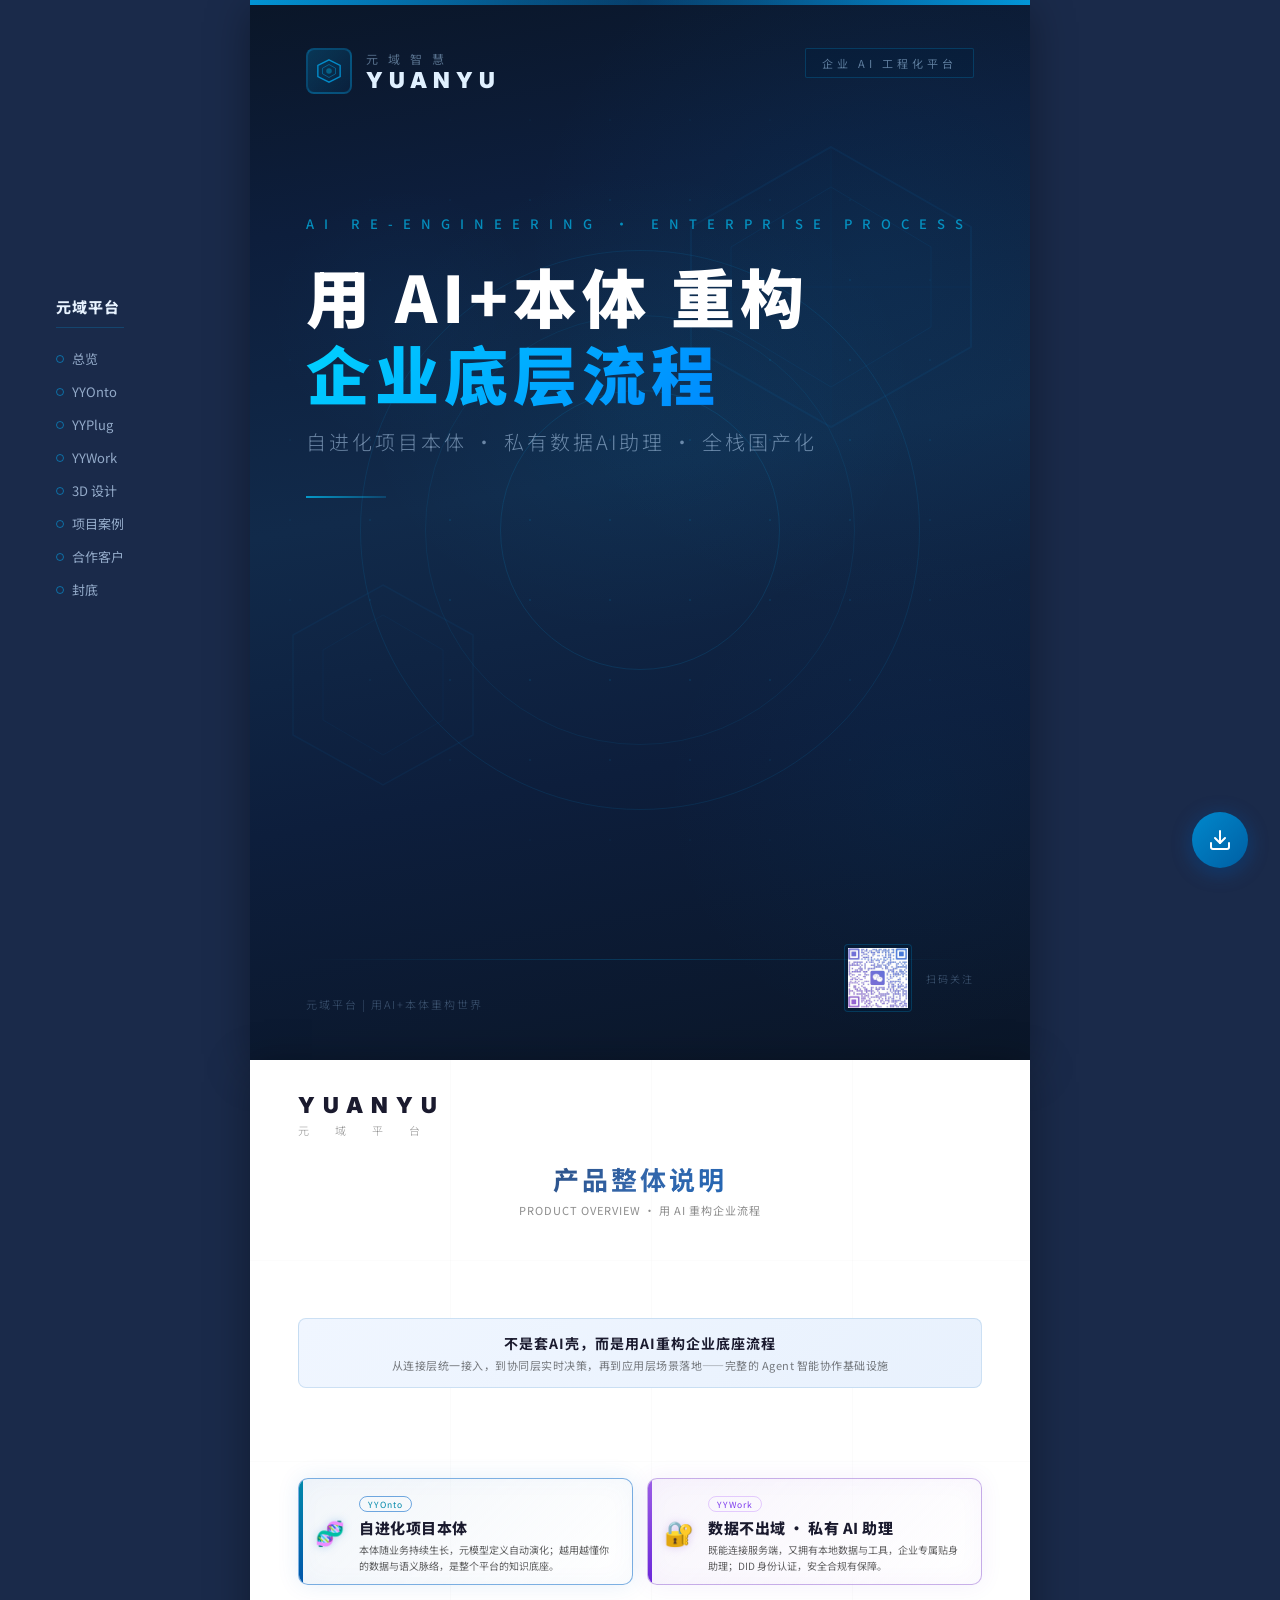
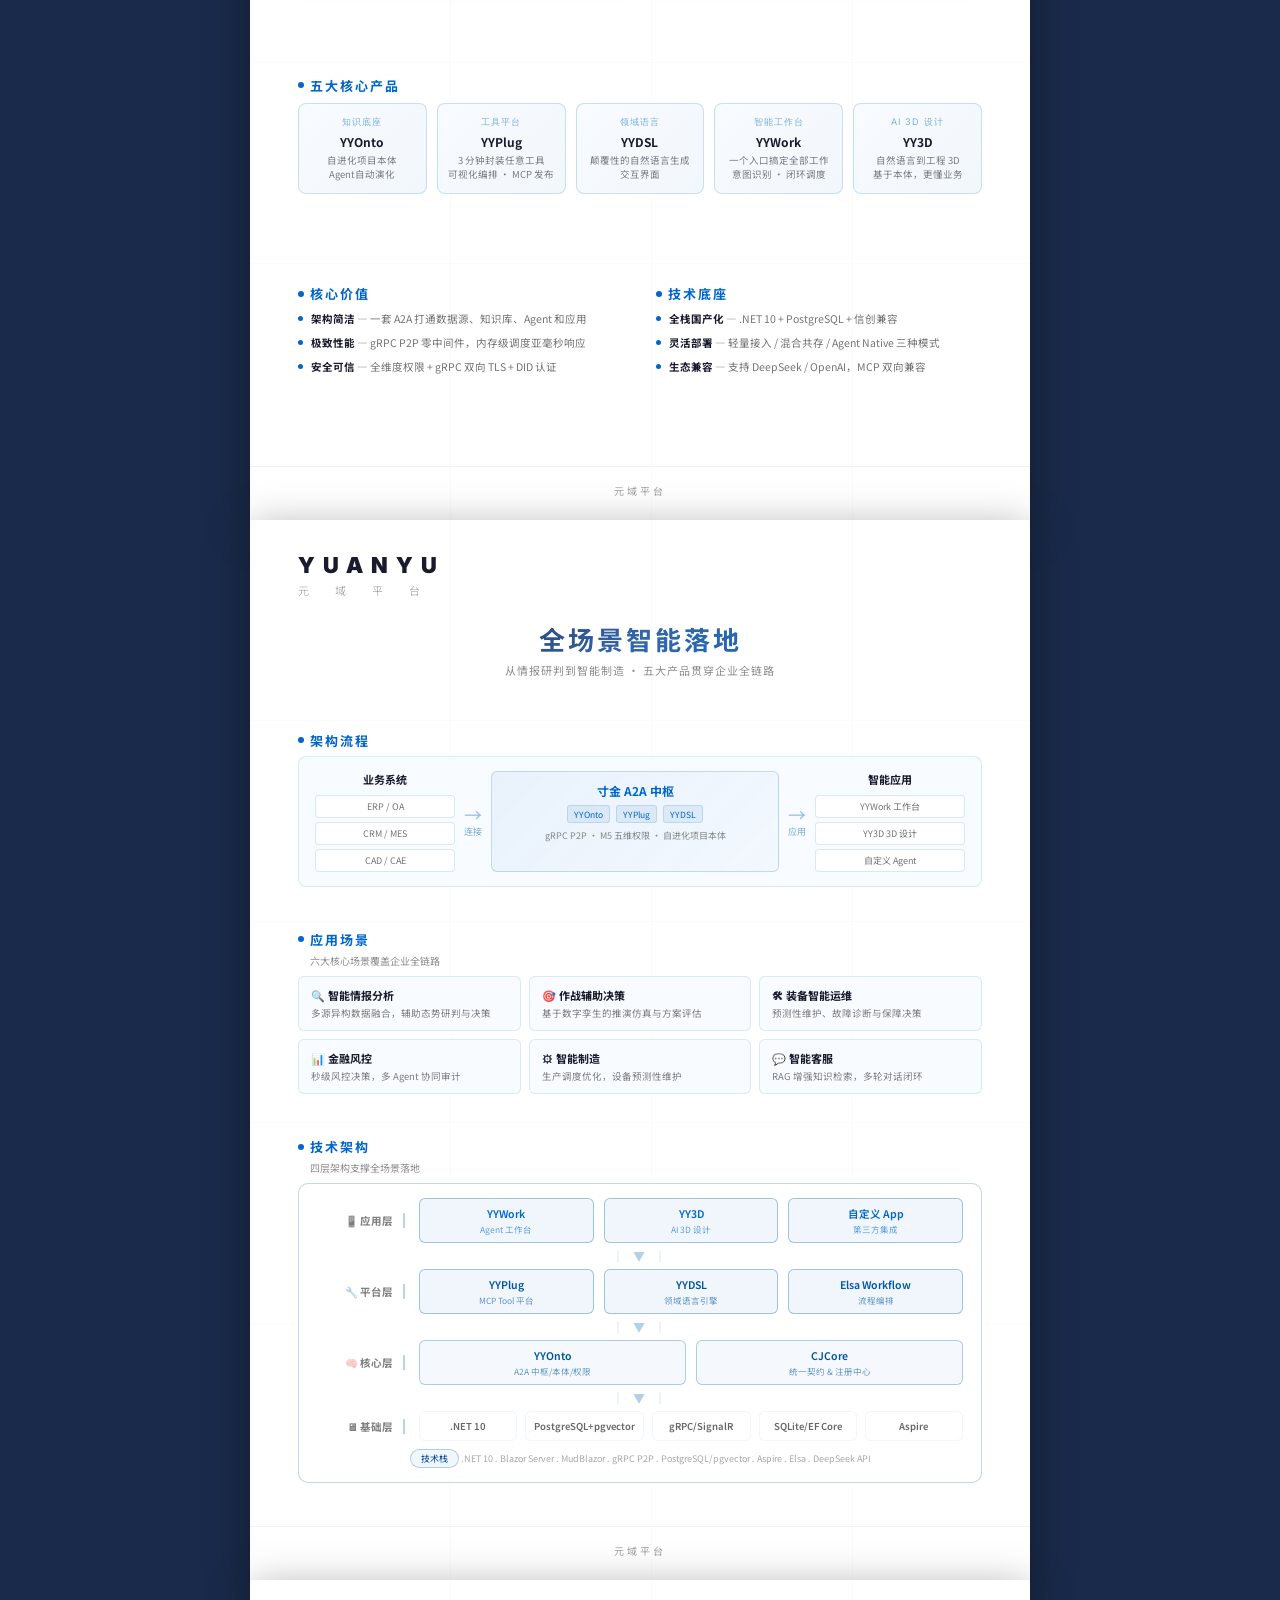
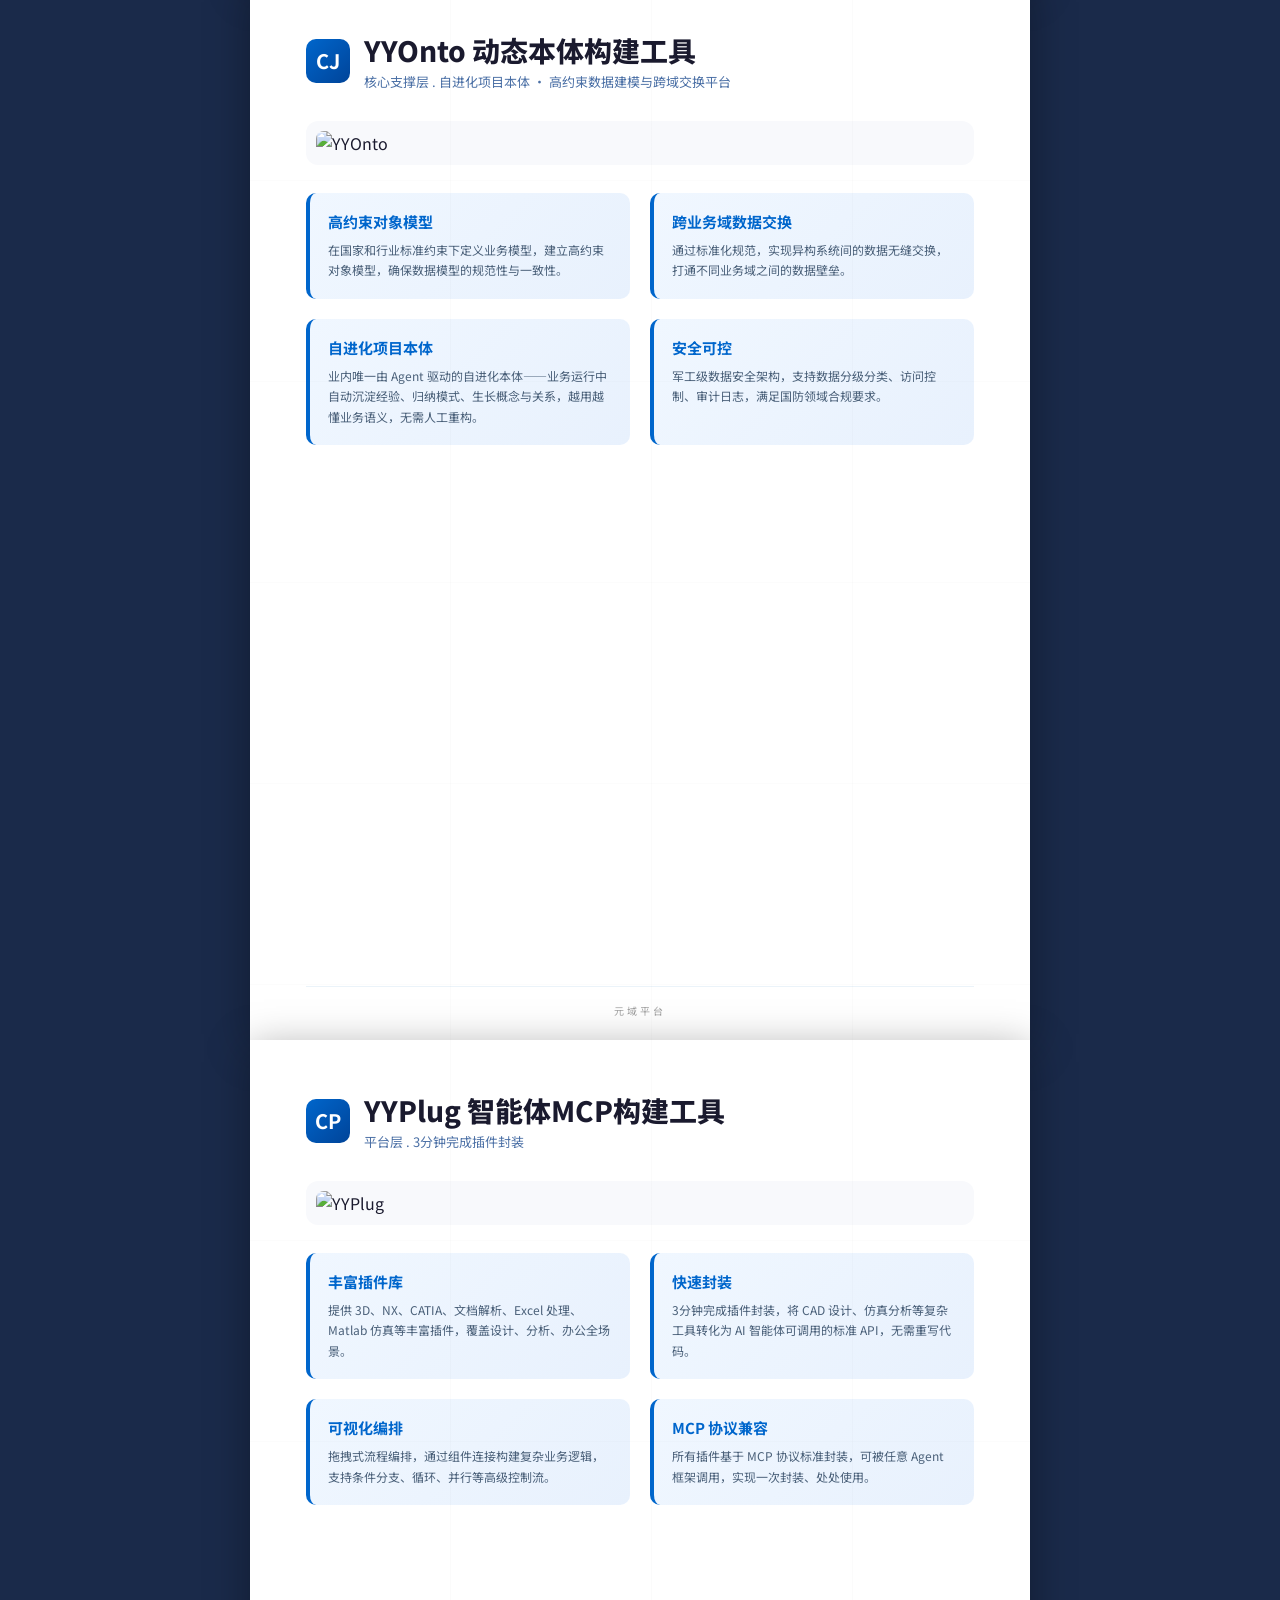
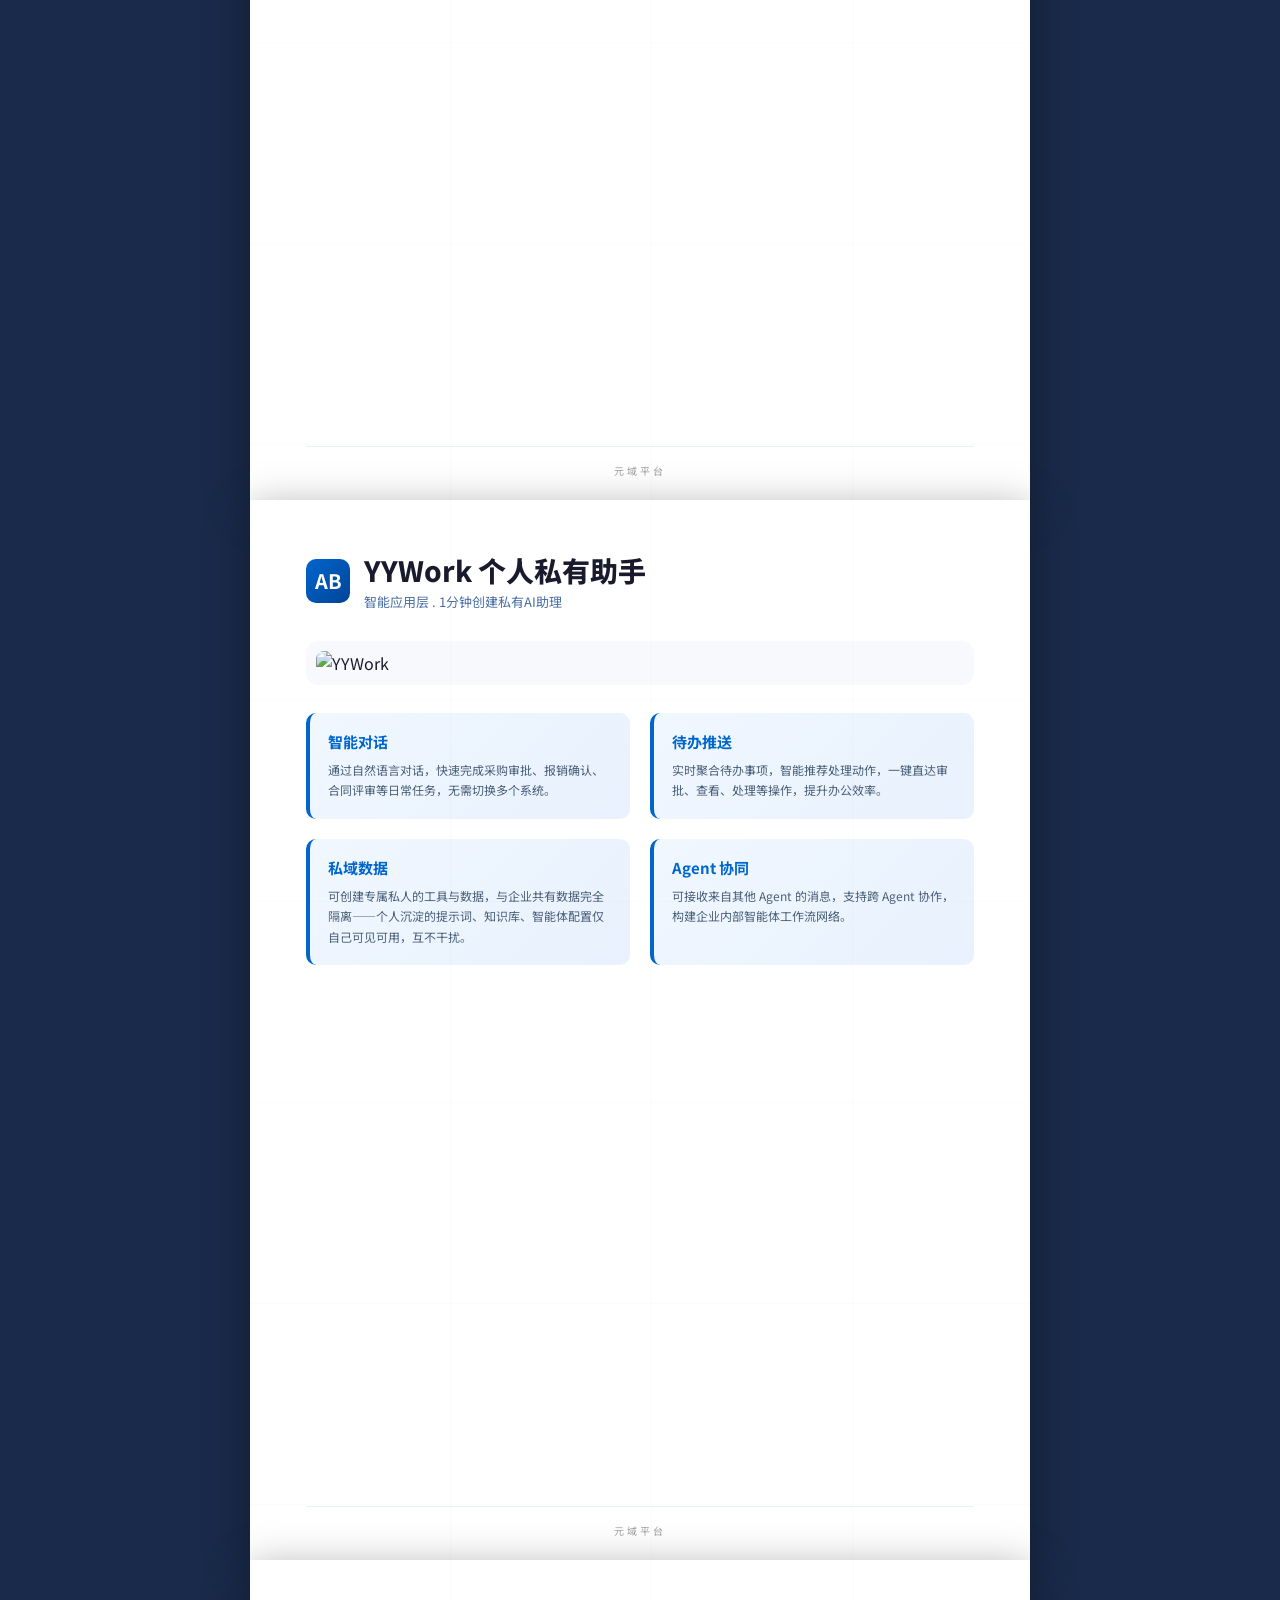
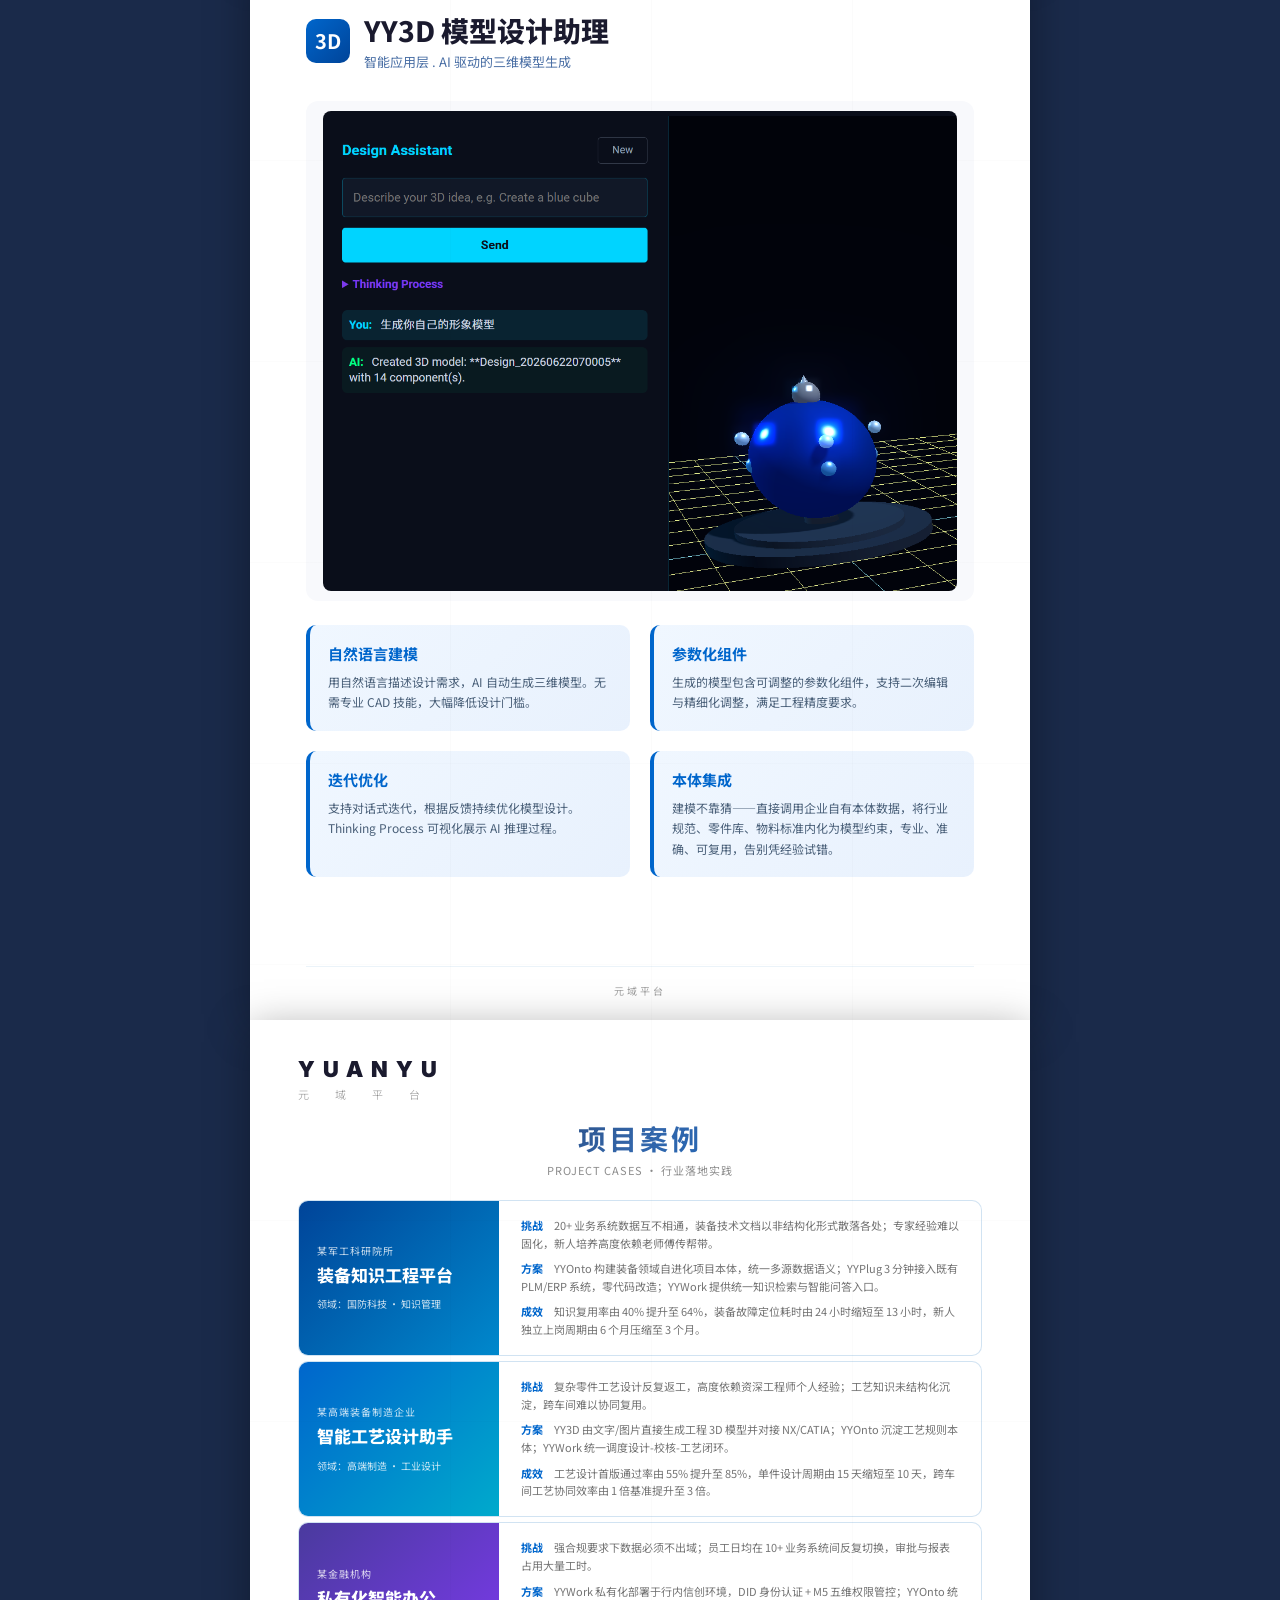
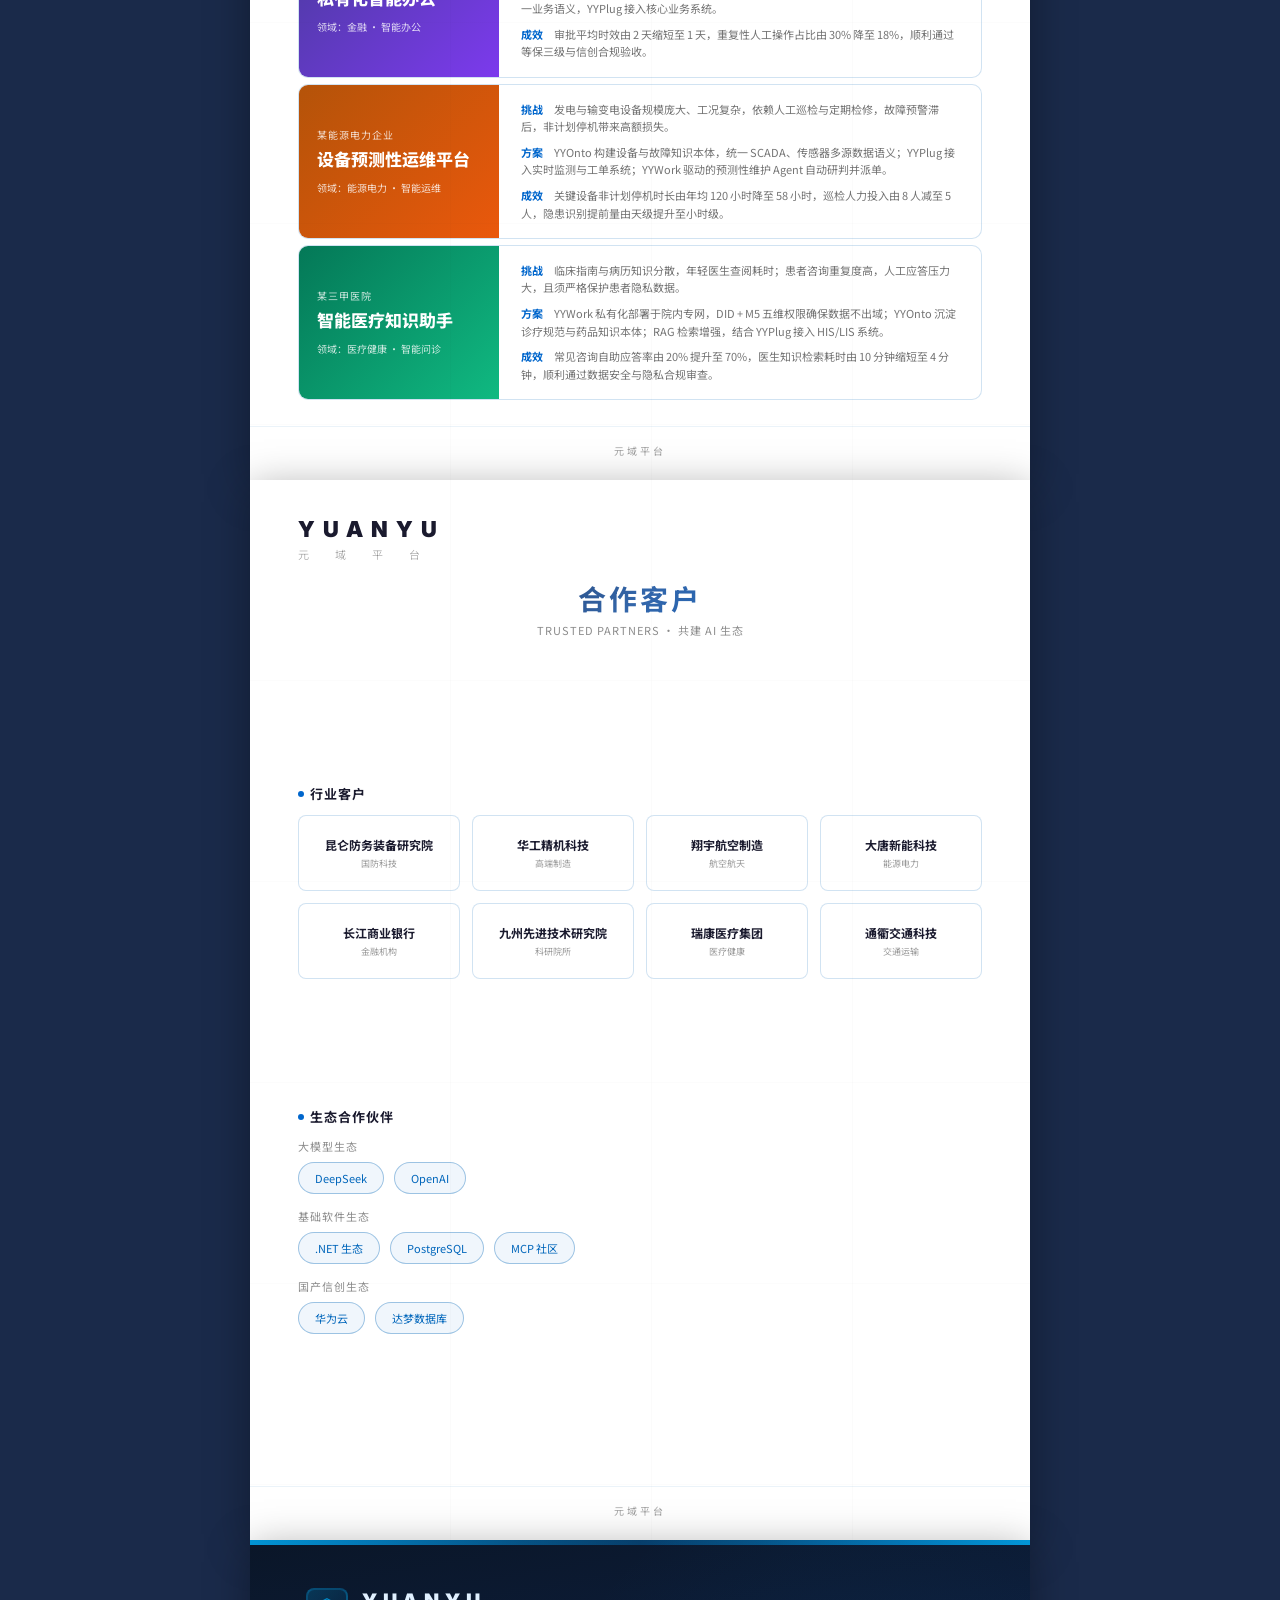
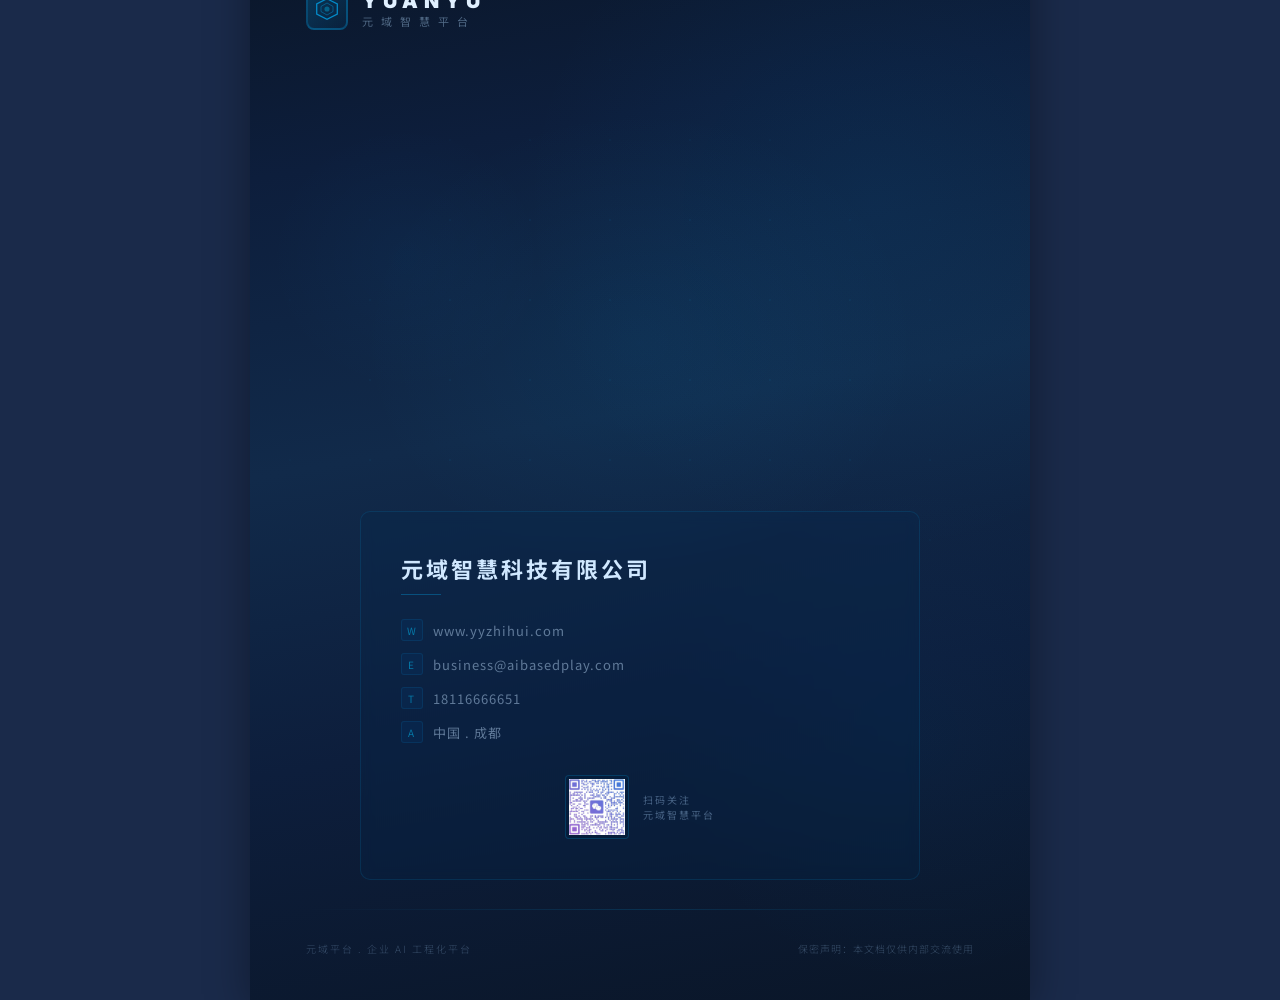
==== commit 0aca675c: "修改平台名称" ====
--- a/index.html
+++ b/index.html
@@ -3,19 +3,19 @@
 <head>
 <meta charset="UTF-8">
 <meta name="viewport" content="width=device-width, initial-scale=1.0">
-<title>寸金平台 - AI 赋能企业底层流程 | 产品宣传册</title>
-<meta name="description" content="寸金平台（CUNJIN）以 AI 重构企业底层流程，覆盖高约束对象建模、插件化能力封装、智能办公助理与三维智能设计，面向国防科技与高端制造领域提供安全可控的 AI 工程化平台。">
+<title>元域平台 - AI 赋能企业底层流程 | 产品宣传册</title>
+<meta name="description" content="元域平台（YUANYU）以 AI 重构企业底层流程，覆盖高约束对象建模、插件化能力封装、智能办公助理与三维智能设计，面向国防科技与高端制造领域提供安全可控的 AI 工程化平台。">
 <meta name="theme-color" content="#0a1628">
-<meta name="author" content="寸金智能">
+<meta name="author" content="元域智慧">
 <link rel="canonical" href="https://www.aibasedplay.com/">
 <link rel="icon" type="image/svg+xml" href="favicon.svg">
 <!-- Open Graph / 社交分享卡片 -->
 <meta property="og:type" content="website">
-<meta property="og:title" content="寸金平台 - AI 赋能企业底层流程">
+<meta property="og:title" content="元域平台 - AI 赋能企业底层流程">
 <meta property="og:description" content="以 AI 重构企业底层流程，面向国防科技与高端制造的安全可控 AI 工程化平台。">
 <meta property="og:url" content="https://www.aibasedplay.com/">
-<meta property="og:image" content="https://www.aibasedplay.com/img/product_cjontology.png">
-<meta property="og:site_name" content="寸金平台">
+<meta property="og:image" content="https://www.aibasedplay.com/img/product_YYOnto.png">
+<meta property="og:site_name" content="元域平台">
 <meta name="twitter:card" content="summary_large_image">
 <link href="https://fonts.loli.net/css2?family=Noto+Sans+SC:wght@300;400;500;700;900&family=Inter:wght@300;400;500;600;700;800;900&display=swap" rel="stylesheet">
 <link rel="stylesheet" href="css/base.css">
@@ -25,12 +25,12 @@
 <body>
 <nav class="site-nav" aria-label="站点导航">
   <div class="nav-inner">
-    <a class="nav-brand" href="#cover">寸金平台</a>
+    <a class="nav-brand" href="#cover">元域平台</a>
     <div class="nav-links">
       <a href="#overview-1">总览</a>
-      <a href="#prod-cjontology">CJOntology</a>
-      <a href="#prod-cjplug">CJPlug</a>
-      <a href="#prod-abwork">ABWork</a>
+      <a href="#prod-YYOnto">YYOnto</a>
+      <a href="#prod-YYPlug">YYPlug</a>
+      <a href="#prod-YYWork">YYWork</a>
       <a href="#prod-3d">3D 设计</a>
       <a href="#cases">项目案例</a>
       <a href="#clients">合作客户</a>
@@ -65,25 +65,25 @@
 <polygon points="14,7 21,11 21,17 14,21 7,17 7,11" fill="none" stroke="rgba(0,180,255,0.4)" stroke-width="1"/>
 <circle cx="14" cy="14" r="3" fill="rgba(0,200,255,0.35)"/>
 </svg></div>
-      <div><div class="dc-logo-cn">寸金智能</div><div class="dc-logo-en">CUNJIN</div></div>
+      <div><div class="dc-logo-cn">元域智慧</div><div class="dc-logo-en">YUANYU</div></div>
     </div>
     <div class="dc-header-tag">企业 AI 工程化平台</div>
   </div>
   <div class="dc-hero" style="padding-top:120px;">
     <div class="dc-hero-label">AI RE-ENGINEERING · ENTERPRISE PROCESS</div>
-    <div class="dc-hero-title">用 AI 重构<br><span class="cyan">企业底层流程</span></div>
+    <div class="dc-hero-title">用 AI+本体 重构<br><span class="cyan">企业底层流程</span></div>
     <div class="dc-hero-desc">自进化项目本体 · 私有数据AI助理 · 全栈国产化</div>
     <div class="dc-hero-line"></div>
   </div>
   <div class="dc-footer">
-    <div class="dc-ff-left">寸金平台 | 一寸光阴一寸金 · 寸金节省寸光阴</div>
+    <div class="dc-ff-left">元域平台 | 用AI+本体重构世界</div>
     <div class="dc-qr-block"><div class="dc-qr-box"><img src="img/qr_code.png" alt="扫码关注" /></div><div class="dc-qr-text">扫码关注</div></div>
   </div>
 </div>
 <!-- ============ overview-1 ============ -->
 <div class="page content-page" id="overview-1" style="display:flex;flex-direction:column;">
   <div class="cp-header" style="padding:32px 48px 0;">
-    <div class="cp-logo-area"><div class="cp-brand-en">CUNJIN</div><div class="cp-brand-cn">寸 金 平 台</div></div>
+    <div class="cp-logo-area"><div class="cp-brand-en">YUANYU</div><div class="cp-brand-cn">元 域 平 台</div></div>
   </div>
   <div class="cp-hero" style="padding:24px 48px 10px;">
     <h1 style="font-size:26px;">产品整体说明</h1>
@@ -105,7 +105,7 @@
     <div class="hl-card c-ont" style="padding:10px 14px 10px 16px;">
       <div class="hl-icon" style="font-size:24px;">&#x1F9EC;</div>
       <div class="hl-body">
-        <span class="hl-tag">CJOntology</span>
+        <span class="hl-tag">YYOnto</span>
         <div class="hl-title" style="font-size:15px;">自进化项目本体</div>
         <div class="hl-desc" style="font-size:10px;">本体随业务持续生长，元模型定义自动演化；越用越懂你的数据与语义脉络，是整个平台的知识底座。</div>
       </div>
@@ -113,7 +113,7 @@
     <div class="hl-card c-priv" style="padding:10px 14px 10px 16px;">
       <div class="hl-icon" style="font-size:24px;">&#x1F510;</div>
       <div class="hl-body">
-        <span class="hl-tag">ABWork</span>
+        <span class="hl-tag">YYWork</span>
         <div class="hl-title" style="font-size:15px;">数据不出域 · 私有 AI 助理</div>
         <div class="hl-desc" style="font-size:10px;">既能连接服务端，又拥有本地数据与工具，企业专属贴身助理；DID 身份认证，安全合规有保障。</div>
       </div>
@@ -126,27 +126,27 @@
     <div style="display:flex;gap:10px;">
       <div style="flex:1;background:linear-gradient(135deg,#f8fbff,#f2f7fc);border:1px solid rgba(0,100,180,0.18);border-radius:8px;padding:12px 10px;text-align:center;">
         <div style="font-family:'Inter',sans-serif;font-size:9px;color:rgba(0,100,180,0.5);letter-spacing:1px;margin-bottom:4px;">知识底座</div>
-        <div style="font-size:12px;font-weight:700;color:#1a1a2e;margin-bottom:3px;">CJOntology</div>
+        <div style="font-size:12px;font-weight:700;color:#1a1a2e;margin-bottom:3px;">YYOnto</div>
         <div style="font-size:9.5px;color:rgba(0,0,0,0.5);line-height:1.5;">自进化项目本体<br/>Agent自动演化</div>
       </div>
       <div style="flex:1;background:linear-gradient(135deg,#f8fbff,#f2f7fc);border:1px solid rgba(0,100,180,0.18);border-radius:8px;padding:12px 10px;text-align:center;">
         <div style="font-family:'Inter',sans-serif;font-size:9px;color:rgba(0,100,180,0.5);letter-spacing:1px;margin-bottom:4px;">工具平台</div>
-        <div style="font-size:12px;font-weight:700;color:#1a1a2e;margin-bottom:3px;">CJPlug</div>
+        <div style="font-size:12px;font-weight:700;color:#1a1a2e;margin-bottom:3px;">YYPlug</div>
         <div style="font-size:9.5px;color:rgba(0,0,0,0.5);line-height:1.5;">3 分钟封装任意工具<br/>可视化编排 · MCP 发布</div>
       </div>
       <div style="flex:1;background:linear-gradient(135deg,#f8fbff,#f2f7fc);border:1px solid rgba(0,100,180,0.18);border-radius:8px;padding:12px 10px;text-align:center;">
         <div style="font-family:'Inter',sans-serif;font-size:9px;color:rgba(0,100,180,0.5);letter-spacing:1px;margin-bottom:4px;">领域语言</div>
-        <div style="font-size:12px;font-weight:700;color:#1a1a2e;margin-bottom:3px;">CJDSL</div>
+        <div style="font-size:12px;font-weight:700;color:#1a1a2e;margin-bottom:3px;">YYDSL</div>
         <div style="font-size:9.5px;color:rgba(0,0,0,0.5);line-height:1.5;">颠覆性的自然语言生成交互界面</div>
       </div>
       <div style="flex:1;background:linear-gradient(135deg,#f8fbff,#f2f7fc);border:1px solid rgba(0,100,180,0.18);border-radius:8px;padding:12px 10px;text-align:center;">
         <div style="font-family:'Inter',sans-serif;font-size:9px;color:rgba(0,100,180,0.5);letter-spacing:1px;margin-bottom:4px;">智能工作台</div>
-        <div style="font-size:12px;font-weight:700;color:#1a1a2e;margin-bottom:3px;">ABWork</div>
+        <div style="font-size:12px;font-weight:700;color:#1a1a2e;margin-bottom:3px;">YYWork</div>
         <div style="font-size:9.5px;color:rgba(0,0,0,0.5);line-height:1.5;">一个入口搞定全部工作<br/>意图识别 · 闭环调度</div>
       </div>
       <div style="flex:1;background:linear-gradient(135deg,#f8fbff,#f2f7fc);border:1px solid rgba(0,100,180,0.18);border-radius:8px;padding:12px 10px;text-align:center;">
         <div style="font-family:'Inter',sans-serif;font-size:9px;color:rgba(0,100,180,0.5);letter-spacing:1px;margin-bottom:4px;">AI 3D 设计</div>
-        <div style="font-size:12px;font-weight:700;color:#1a1a2e;margin-bottom:3px;">Liuvis</div>
+        <div style="font-size:12px;font-weight:700;color:#1a1a2e;margin-bottom:3px;">YY3D</div>
         <div style="font-size:9.5px;color:rgba(0,0,0,0.5);line-height:1.5;">自然语言到工程 3D<br/>基于本体，更懂业务</div>
       </div>
     </div>
@@ -191,12 +191,12 @@
   </div>
   </div><!-- /主内容区 flex:1 -->
 
-  <div class="pg-footer">寸金平台</div>
+  <div class="pg-footer">元域平台</div>
 </div>
 <!-- ============ overview-2 ============ -->
 <div class="page content-page" id="overview-2" style="display:flex;flex-direction:column;">
   <div class="cp-header" style="padding:32px 48px 0;">
-    <div class="cp-logo-area"><div class="cp-brand-en">CUNJIN</div><div class="cp-brand-cn">寸 金 平 台</div></div>
+    <div class="cp-logo-area"><div class="cp-brand-en">YUANYU</div><div class="cp-brand-cn">元 域 平 台</div></div>
   </div>
   <div class="cp-hero" style="padding:24px 48px 10px;">
     <h1 style="font-size:26px;">全场景智能落地</h1>
@@ -228,9 +228,9 @@
       <div style="flex:1;text-align:center;background:linear-gradient(135deg,rgba(0,100,200,0.06),rgba(0,100,200,0.02));border:1px solid rgba(0,100,180,0.2);border-radius:6px;padding:10px 8px;">
         <div style="font-size:12px;font-weight:700;color:#0066cc;margin-bottom:6px;">寸金 A2A 中枢</div>
         <div style="display:flex;justify-content:center;gap:6px;flex-wrap:wrap;">
-          <span style="font-size:8.5px;color:#0066cc;background:rgba(0,100,180,0.08);border:1px solid rgba(0,100,180,0.15);border-radius:3px;padding:2px 6px;">CJOntology</span>
-          <span style="font-size:8.5px;color:#0066cc;background:rgba(0,100,180,0.08);border:1px solid rgba(0,100,180,0.15);border-radius:3px;padding:2px 6px;">CJPlug</span>
-          <span style="font-size:8.5px;color:#0066cc;background:rgba(0,100,180,0.08);border:1px solid rgba(0,100,180,0.15);border-radius:3px;padding:2px 6px;">CJDSL</span>
+          <span style="font-size:8.5px;color:#0066cc;background:rgba(0,100,180,0.08);border:1px solid rgba(0,100,180,0.15);border-radius:3px;padding:2px 6px;">YYOnto</span>
+          <span style="font-size:8.5px;color:#0066cc;background:rgba(0,100,180,0.08);border:1px solid rgba(0,100,180,0.15);border-radius:3px;padding:2px 6px;">YYPlug</span>
+          <span style="font-size:8.5px;color:#0066cc;background:rgba(0,100,180,0.08);border:1px solid rgba(0,100,180,0.15);border-radius:3px;padding:2px 6px;">YYDSL</span>
         </div>
         <div style="font-size:9px;color:rgba(0,0,0,0.45);margin-top:6px;">gRPC P2P · M5 五维权限 · 自进化项目本体</div>
       </div>
@@ -243,8 +243,8 @@
       <div style="flex:0 0 150px;text-align:center;">
         <div style="font-size:11px;font-weight:700;color:#1a1a2e;margin-bottom:8px;">智能应用</div>
         <div style="display:flex;flex-direction:column;gap:4px;">
-          <div style="font-size:9px;color:rgba(0,0,0,0.55);background:#fff;border:1px solid rgba(0,100,180,0.15);border-radius:4px;padding:4px 8px;">ABWork 工作台</div>
-          <div style="font-size:9px;color:rgba(0,0,0,0.55);background:#fff;border:1px solid rgba(0,100,180,0.15);border-radius:4px;padding:4px 8px;">Liuvis 3D 设计</div>
+          <div style="font-size:9px;color:rgba(0,0,0,0.55);background:#fff;border:1px solid rgba(0,100,180,0.15);border-radius:4px;padding:4px 8px;">YYWork 工作台</div>
+          <div style="font-size:9px;color:rgba(0,0,0,0.55);background:#fff;border:1px solid rgba(0,100,180,0.15);border-radius:4px;padding:4px 8px;">YY3D 3D 设计</div>
           <div style="font-size:9px;color:rgba(0,0,0,0.55);background:#fff;border:1px solid rgba(0,100,180,0.15);border-radius:4px;padding:4px 8px;">自定义 Agent</div>
         </div>
       </div>
@@ -293,8 +293,8 @@
         <div class="arch-layer">
           <div class="al-label" style="flex:0 0 88px;font-size:10.5px;">&#x1F4F1; 应用层</div>
           <div class="al-body layer-app" style="gap:10px;">
-            <div class="al-card" style="padding:7px 10px;font-size:10.5px;min-height:34px;">ABWork<br/><span class="alc-sub" style="font-size:8.5px;">Agent 工作台</span></div>
-            <div class="al-card" style="padding:7px 10px;font-size:10.5px;min-height:34px;">Liuvis<br/><span class="alc-sub" style="font-size:8.5px;">AI 3D 设计</span></div>
+            <div class="al-card" style="padding:7px 10px;font-size:10.5px;min-height:34px;">YYWork<br/><span class="alc-sub" style="font-size:8.5px;">Agent 工作台</span></div>
+            <div class="al-card" style="padding:7px 10px;font-size:10.5px;min-height:34px;">YY3D<br/><span class="alc-sub" style="font-size:8.5px;">AI 3D 设计</span></div>
             <div class="al-card" style="padding:7px 10px;font-size:10.5px;min-height:34px;">自定义 App<br/><span class="alc-sub" style="font-size:8.5px;">第三方集成</span></div>
           </div>
         </div>
@@ -306,8 +306,8 @@
         <div class="arch-layer">
           <div class="al-label" style="flex:0 0 88px;font-size:10.5px;">&#x1F527; 平台层</div>
           <div class="al-body layer-platform" style="gap:10px;">
-            <div class="al-card" style="padding:7px 10px;font-size:10.5px;min-height:34px;">CJPlug<br/><span class="alc-sub" style="font-size:8.5px;">MCP Tool 平台</span></div>
-            <div class="al-card" style="padding:7px 10px;font-size:10.5px;min-height:34px;">CJDSL<br/><span class="alc-sub" style="font-size:8.5px;">领域语言引擎</span></div>
+            <div class="al-card" style="padding:7px 10px;font-size:10.5px;min-height:34px;">YYPlug<br/><span class="alc-sub" style="font-size:8.5px;">MCP Tool 平台</span></div>
+            <div class="al-card" style="padding:7px 10px;font-size:10.5px;min-height:34px;">YYDSL<br/><span class="alc-sub" style="font-size:8.5px;">领域语言引擎</span></div>
             <div class="al-card" style="padding:7px 10px;font-size:10.5px;min-height:34px;">Elsa Workflow<br/><span class="alc-sub" style="font-size:8.5px;">流程编排</span></div>
           </div>
         </div>
@@ -319,7 +319,7 @@
         <div class="arch-layer">
           <div class="al-label" style="flex:0 0 88px;font-size:10.5px;">&#x1F9E0; 核心层</div>
           <div class="al-body layer-core" style="gap:10px;">
-            <div class="al-card" style="padding:7px 10px;font-size:10.5px;min-height:34px;">CJOntology<br/><span class="alc-sub" style="font-size:8.5px;">A2A 中枢/本体/权限</span></div>
+            <div class="al-card" style="padding:7px 10px;font-size:10.5px;min-height:34px;">YYOnto<br/><span class="alc-sub" style="font-size:8.5px;">A2A 中枢/本体/权限</span></div>
             <div class="al-card" style="padding:7px 10px;font-size:10.5px;min-height:34px;">CJCore<br/><span class="alc-sub" style="font-size:8.5px;">统一契约 & 注册中心</span></div>
           </div>
         </div>
@@ -347,62 +347,62 @@
 
   </div><!-- /flex:1 space-evenly -->
 
-  <div class="pg-footer">寸金平台</div>
-</div>
-<!-- ============ prod-cjontology ============ -->
-<div class="page content-page" id="prod-cjontology" style="display:flex;flex-direction:column;padding:50px 56px 0;">
+  <div class="pg-footer">元域平台</div>
+</div>
+<!-- ============ prod-YYOnto ============ -->
+<div class="page content-page" id="prod-YYOnto" style="display:flex;flex-direction:column;padding:50px 56px 0;">
 
   <div style="display:flex;align-items:center;gap:14px;margin-bottom:30px;">
     <div style="width:44px;height:44px;border-radius:10px;background:linear-gradient(135deg,var(--brand),var(--brand-deep));display:flex;align-items:center;justify-content:center;font-size:20px;color:#fff;font-weight:700;">CJ</div>
-    <div><div style="font-size:28px;font-weight:800;color:#1a1a2e;">CJOntology 本体构建工具</div><div style="font-size:13px;color:#4a6fa5;margin-top:2px;">核心支撑层 . 自进化项目本体 · 高约束数据建模与跨域交换平台</div></div>
-  </div>
-  <div style="background:#f8f9fc;border-radius:12px;padding:10px;margin-bottom:28px;"><img src="img/product_cjontology.png" alt="CJOntology" style="width:100%;border-radius:8px;display:block;"/></div>
+    <div><div style="font-size:28px;font-weight:800;color:#1a1a2e;">YYOnto 动态本体构建工具</div><div style="font-size:13px;color:#4a6fa5;margin-top:2px;">核心支撑层 . 自进化项目本体 · 高约束数据建模与跨域交换平台</div></div>
+  </div>
+  <div style="background:#f8f9fc;border-radius:12px;padding:10px;margin-bottom:28px;"><img src="img/product_YYOnto.png" alt="YYOnto" style="width:100%;border-radius:8px;display:block;"/></div>
   <div style="display:grid;grid-template-columns:1fr 1fr;gap:20px;">
     <div style="background:linear-gradient(135deg,#f0f7ff,#e8f1fd);border-radius:10px;padding:18px;border-left:4px solid var(--brand);"><div style="font-size:15px;font-weight:700;color:var(--brand);margin-bottom:8px;">高约束对象模型</div><div style="font-size:12px;color:var(--ink-soft);line-height:1.7;">在国家和行业标准约束下定义业务模型，建立高约束对象模型，确保数据模型的规范性与一致性。</div></div>
     <div style="background:linear-gradient(135deg,#f0f7ff,#e8f1fd);border-radius:10px;padding:18px;border-left:4px solid var(--brand);"><div style="font-size:15px;font-weight:700;color:var(--brand);margin-bottom:8px;">跨业务域数据交换</div><div style="font-size:12px;color:var(--ink-soft);line-height:1.7;">通过标准化规范，实现异构系统间的数据无缝交换，打通不同业务域之间的数据壁垒。</div></div>
     <div style="background:linear-gradient(135deg,#f0f7ff,#e8f1fd);border-radius:10px;padding:18px;border-left:4px solid var(--brand);"><div style="font-size:15px;font-weight:700;color:var(--brand);margin-bottom:8px;">自进化项目本体</div><div style="font-size:12px;color:var(--ink-soft);line-height:1.7;">业内唯一由 Agent 驱动的自进化本体——业务运行中自动沉淀经验、归纳模式、生长概念与关系，越用越懂业务语义，无需人工重构。</div></div>
     <div style="background:linear-gradient(135deg,#f0f7ff,#e8f1fd);border-radius:10px;padding:18px;border-left:4px solid var(--brand);"><div style="font-size:15px;font-weight:700;color:var(--brand);margin-bottom:8px;">安全可控</div><div style="font-size:12px;color:var(--ink-soft);line-height:1.7;">军工级数据安全架构，支持数据分级分类、访问控制、审计日志，满足国防领域合规要求。</div></div>
   </div>
-  <div class="pg-footer">寸金平台</div>
-</div>
-<!-- ============ prod-cjplug ============ -->
-<div class="page content-page" id="prod-cjplug" style="display:flex;flex-direction:column;padding:50px 56px 0;">
+  <div class="pg-footer">元域平台</div>
+</div>
+<!-- ============ prod-YYPlug ============ -->
+<div class="page content-page" id="prod-YYPlug" style="display:flex;flex-direction:column;padding:50px 56px 0;">
 
   <div style="display:flex;align-items:center;gap:14px;margin-bottom:30px;">
     <div style="width:44px;height:44px;border-radius:10px;background:linear-gradient(135deg,var(--brand),var(--brand-deep));display:flex;align-items:center;justify-content:center;font-size:20px;color:#fff;font-weight:700;">CP</div>
-    <div><div style="font-size:28px;font-weight:800;color:#1a1a2e;">CJPlug 智能体插件管理工具</div><div style="font-size:13px;color:#4a6fa5;margin-top:2px;">平台层 . 3分钟完成插件封装</div></div>
-  </div>
-  <div style="background:#f8f9fc;border-radius:12px;padding:10px;margin-bottom:28px;"><img src="img/product_cjplug.png" alt="CJPlug" style="width:100%;border-radius:8px;display:block;"/></div>
+    <div><div style="font-size:28px;font-weight:800;color:#1a1a2e;">YYPlug 智能体MCP构建工具</div><div style="font-size:13px;color:#4a6fa5;margin-top:2px;">平台层 . 3分钟完成插件封装</div></div>
+  </div>
+  <div style="background:#f8f9fc;border-radius:12px;padding:10px;margin-bottom:28px;"><img src="img/product_YYPlug.png" alt="YYPlug" style="width:100%;border-radius:8px;display:block;"/></div>
   <div style="display:grid;grid-template-columns:1fr 1fr;gap:20px;">
     <div style="background:linear-gradient(135deg,#f0f7ff,#e8f1fd);border-radius:10px;padding:18px;border-left:4px solid var(--brand);"><div style="font-size:15px;font-weight:700;color:var(--brand);margin-bottom:8px;">丰富插件库</div><div style="font-size:12px;color:var(--ink-soft);line-height:1.7;">提供 3D、NX、CATIA、文档解析、Excel 处理、Matlab 仿真等丰富插件，覆盖设计、分析、办公全场景。</div></div>
     <div style="background:linear-gradient(135deg,#f0f7ff,#e8f1fd);border-radius:10px;padding:18px;border-left:4px solid var(--brand);"><div style="font-size:15px;font-weight:700;color:var(--brand);margin-bottom:8px;">快速封装</div><div style="font-size:12px;color:var(--ink-soft);line-height:1.7;">3分钟完成插件封装，将 CAD 设计、仿真分析等复杂工具转化为 AI 智能体可调用的标准 API，无需重写代码。</div></div>
     <div style="background:linear-gradient(135deg,#f0f7ff,#e8f1fd);border-radius:10px;padding:18px;border-left:4px solid var(--brand);"><div style="font-size:15px;font-weight:700;color:var(--brand);margin-bottom:8px;">可视化编排</div><div style="font-size:12px;color:var(--ink-soft);line-height:1.7;">拖拽式流程编排，通过组件连接构建复杂业务逻辑，支持条件分支、循环、并行等高级控制流。</div></div>
     <div style="background:linear-gradient(135deg,#f0f7ff,#e8f1fd);border-radius:10px;padding:18px;border-left:4px solid var(--brand);"><div style="font-size:15px;font-weight:700;color:var(--brand);margin-bottom:8px;">MCP 协议兼容</div><div style="font-size:12px;color:var(--ink-soft);line-height:1.7;">所有插件基于 MCP 协议标准封装，可被任意 Agent 框架调用，实现一次封装、处处使用。</div></div>
   </div>
-  <div class="pg-footer">寸金平台</div>
-</div>
-<!-- ============ prod-abwork ============ -->
-<div class="page content-page" id="prod-abwork" style="display:flex;flex-direction:column;padding:50px 56px 0;">
+  <div class="pg-footer">元域平台</div>
+</div>
+<!-- ============ prod-YYWork ============ -->
+<div class="page content-page" id="prod-YYWork" style="display:flex;flex-direction:column;padding:50px 56px 0;">
 
   <div style="display:flex;align-items:center;gap:14px;margin-bottom:30px;">
     <div style="width:44px;height:44px;border-radius:10px;background:linear-gradient(135deg,var(--brand),var(--brand-deep));display:flex;align-items:center;justify-content:center;font-size:20px;color:#fff;font-weight:700;">AB</div>
-    <div><div style="font-size:28px;font-weight:800;color:#1a1a2e;">ABWork 个人助手</div><div style="font-size:13px;color:#4a6fa5;margin-top:2px;">智能应用层 . 1分钟创建私有AI助理</div></div>
-  </div>
-  <div style="background:#f8f9fc;border-radius:12px;padding:10px;margin-bottom:28px;"><img src="img/product_abwork.png" alt="ABWork" style="width:100%;border-radius:8px;display:block;"/></div>
+    <div><div style="font-size:28px;font-weight:800;color:#1a1a2e;">YYWork 个人私有助手</div><div style="font-size:13px;color:#4a6fa5;margin-top:2px;">智能应用层 . 1分钟创建私有AI助理</div></div>
+  </div>
+  <div style="background:#f8f9fc;border-radius:12px;padding:10px;margin-bottom:28px;"><img src="img/product_YYWork.png" alt="YYWork" style="width:100%;border-radius:8px;display:block;"/></div>
   <div style="display:grid;grid-template-columns:1fr 1fr;gap:20px;">
     <div style="background:linear-gradient(135deg,#f0f7ff,#e8f1fd);border-radius:10px;padding:18px;border-left:4px solid var(--brand);"><div style="font-size:15px;font-weight:700;color:var(--brand);margin-bottom:8px;">智能对话</div><div style="font-size:12px;color:var(--ink-soft);line-height:1.7;">通过自然语言对话，快速完成采购审批、报销确认、合同评审等日常任务，无需切换多个系统。</div></div>
     <div style="background:linear-gradient(135deg,#f0f7ff,#e8f1fd);border-radius:10px;padding:18px;border-left:4px solid var(--brand);"><div style="font-size:15px;font-weight:700;color:var(--brand);margin-bottom:8px;">待办推送</div><div style="font-size:12px;color:var(--ink-soft);line-height:1.7;">实时聚合待办事项，智能推荐处理动作，一键直达审批、查看、处理等操作，提升办公效率。</div></div>
     <div style="background:linear-gradient(135deg,#f0f7ff,#e8f1fd);border-radius:10px;padding:18px;border-left:4px solid var(--brand);"><div style="font-size:15px;font-weight:700;color:var(--brand);margin-bottom:8px;">私域数据</div><div style="font-size:12px;color:var(--ink-soft);line-height:1.7;">可创建专属私人的工具与数据，与企业共有数据完全隔离——个人沉淀的提示词、知识库、智能体配置仅自己可见可用，互不干扰。</div></div>
     <div style="background:linear-gradient(135deg,#f0f7ff,#e8f1fd);border-radius:10px;padding:18px;border-left:4px solid var(--brand);"><div style="font-size:15px;font-weight:700;color:var(--brand);margin-bottom:8px;">Agent 协同</div><div style="font-size:12px;color:var(--ink-soft);line-height:1.7;">可接收来自其他 Agent 的消息，支持跨 Agent 协作，构建企业内部智能体工作流网络。</div></div>
   </div>
-  <div class="pg-footer">寸金平台</div>
+  <div class="pg-footer">元域平台</div>
 </div>
 <!-- ============ prod-3d ============ -->
 <div class="page content-page" id="prod-3d" style="display:flex;flex-direction:column;padding:50px 56px 0;">
 
   <div style="display:flex;align-items:center;gap:14px;margin-bottom:30px;">
     <div style="width:44px;height:44px;border-radius:10px;background:linear-gradient(135deg,var(--brand),var(--brand-deep));display:flex;align-items:center;justify-content:center;font-size:20px;color:#fff;font-weight:700;">3D</div>
-    <div><div style="font-size:28px;font-weight:800;color:#1a1a2e;">Liuvis 3D 设计助理</div><div style="font-size:13px;color:#4a6fa5;margin-top:2px;">智能应用层 . AI 驱动的三维模型生成</div></div>
+    <div><div style="font-size:28px;font-weight:800;color:#1a1a2e;">YY3D 模型设计助理</div><div style="font-size:13px;color:#4a6fa5;margin-top:2px;">智能应用层 . AI 驱动的三维模型生成</div></div>
   </div>
   <div style="background:#f8f9fc;border-radius:12px;padding:10px;margin-bottom:24px;"><img src="img/product_3d_design.png" alt="3D Design" style="width:auto;max-width:100%;max-height:480px;object-fit:contain;border-radius:8px;display:block;margin:0 auto;"/></div>
   <div style="display:grid;grid-template-columns:1fr 1fr;gap:20px;">
@@ -411,12 +411,12 @@
     <div style="background:linear-gradient(135deg,#f0f7ff,#e8f1fd);border-radius:10px;padding:18px;border-left:4px solid var(--brand);"><div style="font-size:15px;font-weight:700;color:var(--brand);margin-bottom:8px;">迭代优化</div><div style="font-size:12px;color:var(--ink-soft);line-height:1.7;">支持对话式迭代，根据反馈持续优化模型设计。Thinking Process 可视化展示 AI 推理过程。</div></div>
     <div style="background:linear-gradient(135deg,#f0f7ff,#e8f1fd);border-radius:10px;padding:18px;border-left:4px solid var(--brand);"><div style="font-size:15px;font-weight:700;color:var(--brand);margin-bottom:8px;">本体集成</div><div style="font-size:12px;color:var(--ink-soft);line-height:1.7;">建模不靠猜——直接调用企业自有本体数据，将行业规范、零件库、物料标准内化为模型约束，专业、准确、可复用，告别凭经验试错。</div></div>
   </div>
-  <div class="pg-footer">寸金平台</div>
+  <div class="pg-footer">元域平台</div>
 </div>
 <!-- ============ cases ============ -->
 <div class="page content-page" id="cases" style="display:flex;flex-direction:column;">
   <div class="cp-header">
-    <div class="cp-logo-area"><div class="cp-brand-en">CUNJIN</div><div class="cp-brand-cn">寸 金 平 台</div></div>
+    <div class="cp-logo-area"><div class="cp-brand-en">YUANYU</div><div class="cp-brand-cn">元 域 平 台</div></div>
   </div>
   <div class="cp-hero" style="padding:18px 48px 8px;">
     <h1 style="font-size:28px;">项目案例</h1>
@@ -432,7 +432,7 @@
       </div>
       <div style="flex:1;padding:16px 22px;display:flex;flex-direction:column;justify-content:center;gap:8px;">
         <div style="font-size:11px;color:rgba(0,0,0,0.55);line-height:1.6;"><span style="font-weight:700;color:#0066cc;">挑战　</span>20+ 业务系统数据互不相通，装备技术文档以非结构化形式散落各处；专家经验难以固化，新人培养高度依赖老师傅传帮带。</div>
-        <div style="font-size:11px;color:rgba(0,0,0,0.55);line-height:1.6;"><span style="font-weight:700;color:#0066cc;">方案　</span>CJOntology 构建装备领域自进化项目本体，统一多源数据语义；CJPlug 3 分钟接入既有 PLM/ERP 系统，零代码改造；ABWork 提供统一知识检索与智能问答入口。</div>
+        <div style="font-size:11px;color:rgba(0,0,0,0.55);line-height:1.6;"><span style="font-weight:700;color:#0066cc;">方案　</span>YYOnto 构建装备领域自进化项目本体，统一多源数据语义；YYPlug 3 分钟接入既有 PLM/ERP 系统，零代码改造；YYWork 提供统一知识检索与智能问答入口。</div>
         <div style="font-size:11px;color:rgba(0,0,0,0.55);line-height:1.6;"><span style="font-weight:700;color:#0066cc;">成效　</span>知识复用率由 40% 提升至 64%，装备故障定位耗时由 24 小时缩短至 13 小时，新人独立上岗周期由 6 个月压缩至 3 个月。</div>
       </div>
     </div>
@@ -445,7 +445,7 @@
       </div>
       <div style="flex:1;padding:16px 22px;display:flex;flex-direction:column;justify-content:center;gap:8px;">
         <div style="font-size:11px;color:rgba(0,0,0,0.55);line-height:1.6;"><span style="font-weight:700;color:#0066cc;">挑战　</span>复杂零件工艺设计反复返工，高度依赖资深工程师个人经验；工艺知识未结构化沉淀，跨车间难以协同复用。</div>
-        <div style="font-size:11px;color:rgba(0,0,0,0.55);line-height:1.6;"><span style="font-weight:700;color:#0066cc;">方案　</span>Liuvis 由文字/图片直接生成工程 3D 模型并对接 NX/CATIA；CJOntology 沉淀工艺规则本体；ABWork 统一调度设计-校核-工艺闭环。</div>
+        <div style="font-size:11px;color:rgba(0,0,0,0.55);line-height:1.6;"><span style="font-weight:700;color:#0066cc;">方案　</span>YY3D 由文字/图片直接生成工程 3D 模型并对接 NX/CATIA；YYOnto 沉淀工艺规则本体；YYWork 统一调度设计-校核-工艺闭环。</div>
         <div style="font-size:11px;color:rgba(0,0,0,0.55);line-height:1.6;"><span style="font-weight:700;color:#0066cc;">成效　</span>工艺设计首版通过率由 55% 提升至 85%，单件设计周期由 15 天缩短至 10 天，跨车间工艺协同效率由 1 倍基准提升至 3 倍。</div>
       </div>
     </div>
@@ -458,7 +458,7 @@
       </div>
       <div style="flex:1;padding:16px 22px;display:flex;flex-direction:column;justify-content:center;gap:8px;">
         <div style="font-size:11px;color:rgba(0,0,0,0.55);line-height:1.6;"><span style="font-weight:700;color:#0066cc;">挑战　</span>强合规要求下数据必须不出域；员工日均在 10+ 业务系统间反复切换，审批与报表占用大量工时。</div>
-        <div style="font-size:11px;color:rgba(0,0,0,0.55);line-height:1.6;"><span style="font-weight:700;color:#0066cc;">方案　</span>ABWork 私有化部署于行内信创环境，DID 身份认证 + M5 五维权限管控；CJOntology 统一业务语义，CJPlug 接入核心业务系统。</div>
+        <div style="font-size:11px;color:rgba(0,0,0,0.55);line-height:1.6;"><span style="font-weight:700;color:#0066cc;">方案　</span>YYWork 私有化部署于行内信创环境，DID 身份认证 + M5 五维权限管控；YYOnto 统一业务语义，YYPlug 接入核心业务系统。</div>
         <div style="font-size:11px;color:rgba(0,0,0,0.55);line-height:1.6;"><span style="font-weight:700;color:#0066cc;">成效　</span>审批平均时效由 2 天缩短至 1 天，重复性人工操作占比由 30% 降至 18%，顺利通过等保三级与信创合规验收。</div>
       </div>
     </div>
@@ -471,7 +471,7 @@
       </div>
       <div style="flex:1;padding:16px 22px;display:flex;flex-direction:column;justify-content:center;gap:8px;">
         <div style="font-size:11px;color:rgba(0,0,0,0.55);line-height:1.6;"><span style="font-weight:700;color:#0066cc;">挑战　</span>发电与输变电设备规模庞大、工况复杂，依赖人工巡检与定期检修，故障预警滞后，非计划停机带来高额损失。</div>
-        <div style="font-size:11px;color:rgba(0,0,0,0.55);line-height:1.6;"><span style="font-weight:700;color:#0066cc;">方案　</span>CJOntology 构建设备与故障知识本体，统一 SCADA、传感器多源数据语义；CJPlug 接入实时监测与工单系统；ABWork 驱动的预测性维护 Agent 自动研判并派单。</div>
+        <div style="font-size:11px;color:rgba(0,0,0,0.55);line-height:1.6;"><span style="font-weight:700;color:#0066cc;">方案　</span>YYOnto 构建设备与故障知识本体，统一 SCADA、传感器多源数据语义；YYPlug 接入实时监测与工单系统；YYWork 驱动的预测性维护 Agent 自动研判并派单。</div>
         <div style="font-size:11px;color:rgba(0,0,0,0.55);line-height:1.6;"><span style="font-weight:700;color:#0066cc;">成效　</span>关键设备非计划停机时长由年均 120 小时降至 58 小时，巡检人力投入由 8 人减至 5 人，隐患识别提前量由天级提升至小时级。</div>
       </div>
     </div>
@@ -484,17 +484,17 @@
       </div>
       <div style="flex:1;padding:16px 22px;display:flex;flex-direction:column;justify-content:center;gap:8px;">
         <div style="font-size:11px;color:rgba(0,0,0,0.55);line-height:1.6;"><span style="font-weight:700;color:#0066cc;">挑战　</span>临床指南与病历知识分散，年轻医生查阅耗时；患者咨询重复度高，人工应答压力大，且须严格保护患者隐私数据。</div>
-        <div style="font-size:11px;color:rgba(0,0,0,0.55);line-height:1.6;"><span style="font-weight:700;color:#0066cc;">方案　</span>ABWork 私有化部署于院内专网，DID + M5 五维权限确保数据不出域；CJOntology 沉淀诊疗规范与药品知识本体；RAG 检索增强，结合 CJPlug 接入 HIS/LIS 系统。</div>
+        <div style="font-size:11px;color:rgba(0,0,0,0.55);line-height:1.6;"><span style="font-weight:700;color:#0066cc;">方案　</span>YYWork 私有化部署于院内专网，DID + M5 五维权限确保数据不出域；YYOnto 沉淀诊疗规范与药品知识本体；RAG 检索增强，结合 YYPlug 接入 HIS/LIS 系统。</div>
         <div style="font-size:11px;color:rgba(0,0,0,0.55);line-height:1.6;"><span style="font-weight:700;color:#0066cc;">成效　</span>常见咨询自助应答率由 20% 提升至 70%，医生知识检索耗时由 10 分钟缩短至 4 分钟，顺利通过数据安全与隐私合规审查。</div>
       </div>
     </div>
   </div>
-  <div class="pg-footer">寸金平台</div>
+  <div class="pg-footer">元域平台</div>
 </div>
 <!-- ============ clients ============ -->
 <div class="page content-page" id="clients" style="display:flex;flex-direction:column;">
   <div class="cp-header">
-    <div class="cp-logo-area"><div class="cp-brand-en">CUNJIN</div><div class="cp-brand-cn">寸 金 平 台</div></div>
+    <div class="cp-logo-area"><div class="cp-brand-en">YUANYU</div><div class="cp-brand-cn">元 域 平 台</div></div>
   </div>
   <div class="cp-hero" style="padding:18px 48px 8px;">
     <h1 style="font-size:28px;">合作客户</h1>
@@ -542,7 +542,7 @@
       </div>
     </div>
   </div>
-  <div class="pg-footer">寸金平台</div>
+  <div class="pg-footer">元域平台</div>
 </div>
 <!-- ============ backcover ============ -->
 <div class="page dark-cover" id="backcover">
@@ -554,7 +554,7 @@
 <polygon points="14,7 21,11 21,17 14,21 7,17 7,11" fill="none" stroke="rgba(0,180,255,0.4)" stroke-width="1"/>
 <circle cx="14" cy="14" r="3" fill="rgba(0,200,255,0.35)"/>
 </svg></div>
-    <div><div class="bc-brand">CUNJIN</div><div class="bc-brand-cn">寸金智能平台</div></div>
+    <div><div class="bc-brand">YUANYU</div><div class="bc-brand-cn">元域智慧平台</div></div>
   </div>
   <div class="bc-body">
     <div class="bc-company-card">
@@ -566,11 +566,11 @@
       <div class="bc-info-row"><div class="bc-info-icon">A</div><span>中国 . 成都</span></div>
       <div class="bc-qr-area">
         <div class="bc-qr-box"><img src="img/qr_code.png" alt="扫码关注" /></div>
-        <div class="bc-qr-text">扫码关注<br>寸金智能平台</div>
-      </div>
-    </div>
-  </div>
-  <div class="bc-footer"><div class="bc-f-left">寸金平台 . 企业 AI 工程化平台</div><div class="bc-f-right">保密声明：本文档仅供内部交流使用</div></div>
+        <div class="bc-qr-text">扫码关注<br>元域智慧平台</div>
+      </div>
+    </div>
+  </div>
+  <div class="bc-footer"><div class="bc-f-left">元域平台 . 企业 AI 工程化平台</div><div class="bc-f-right">保密声明：本文档仅供内部交流使用</div></div>
 </div>
 
 <!-- Floating PDF Download Button -->
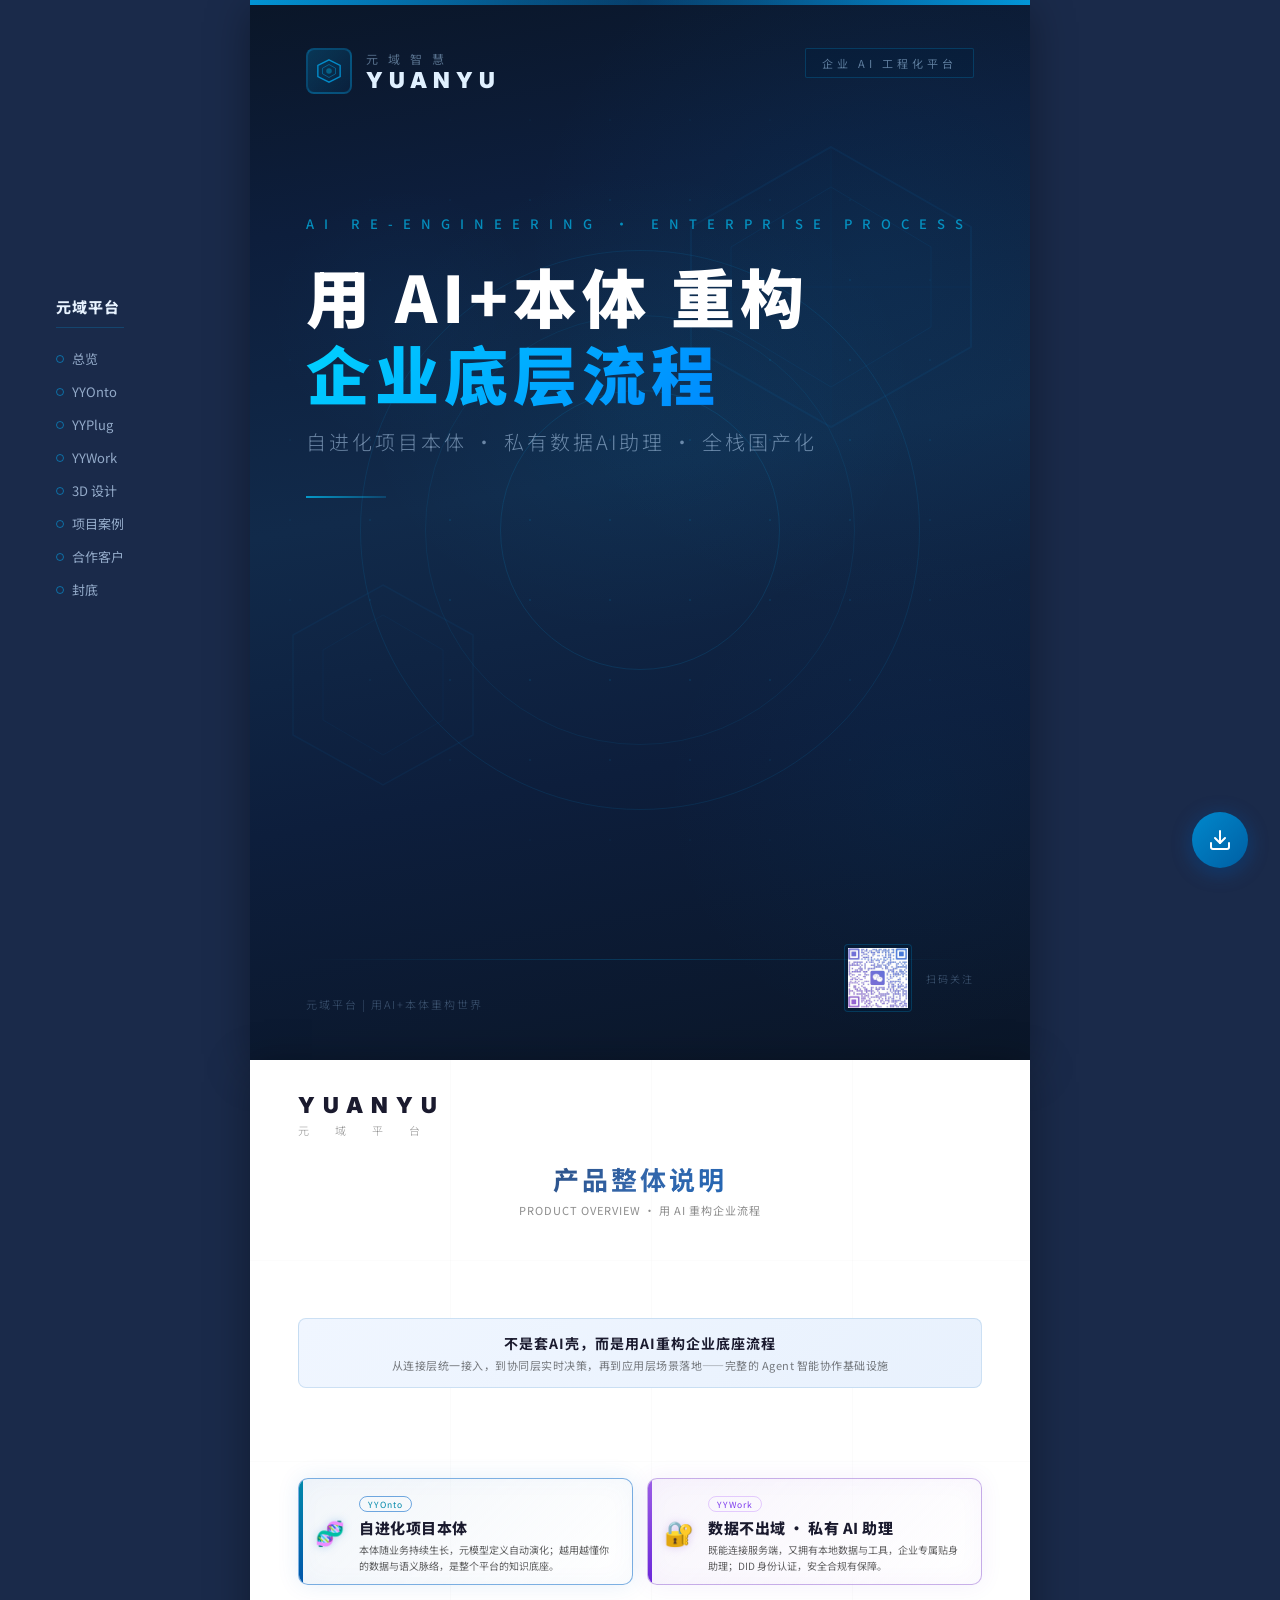
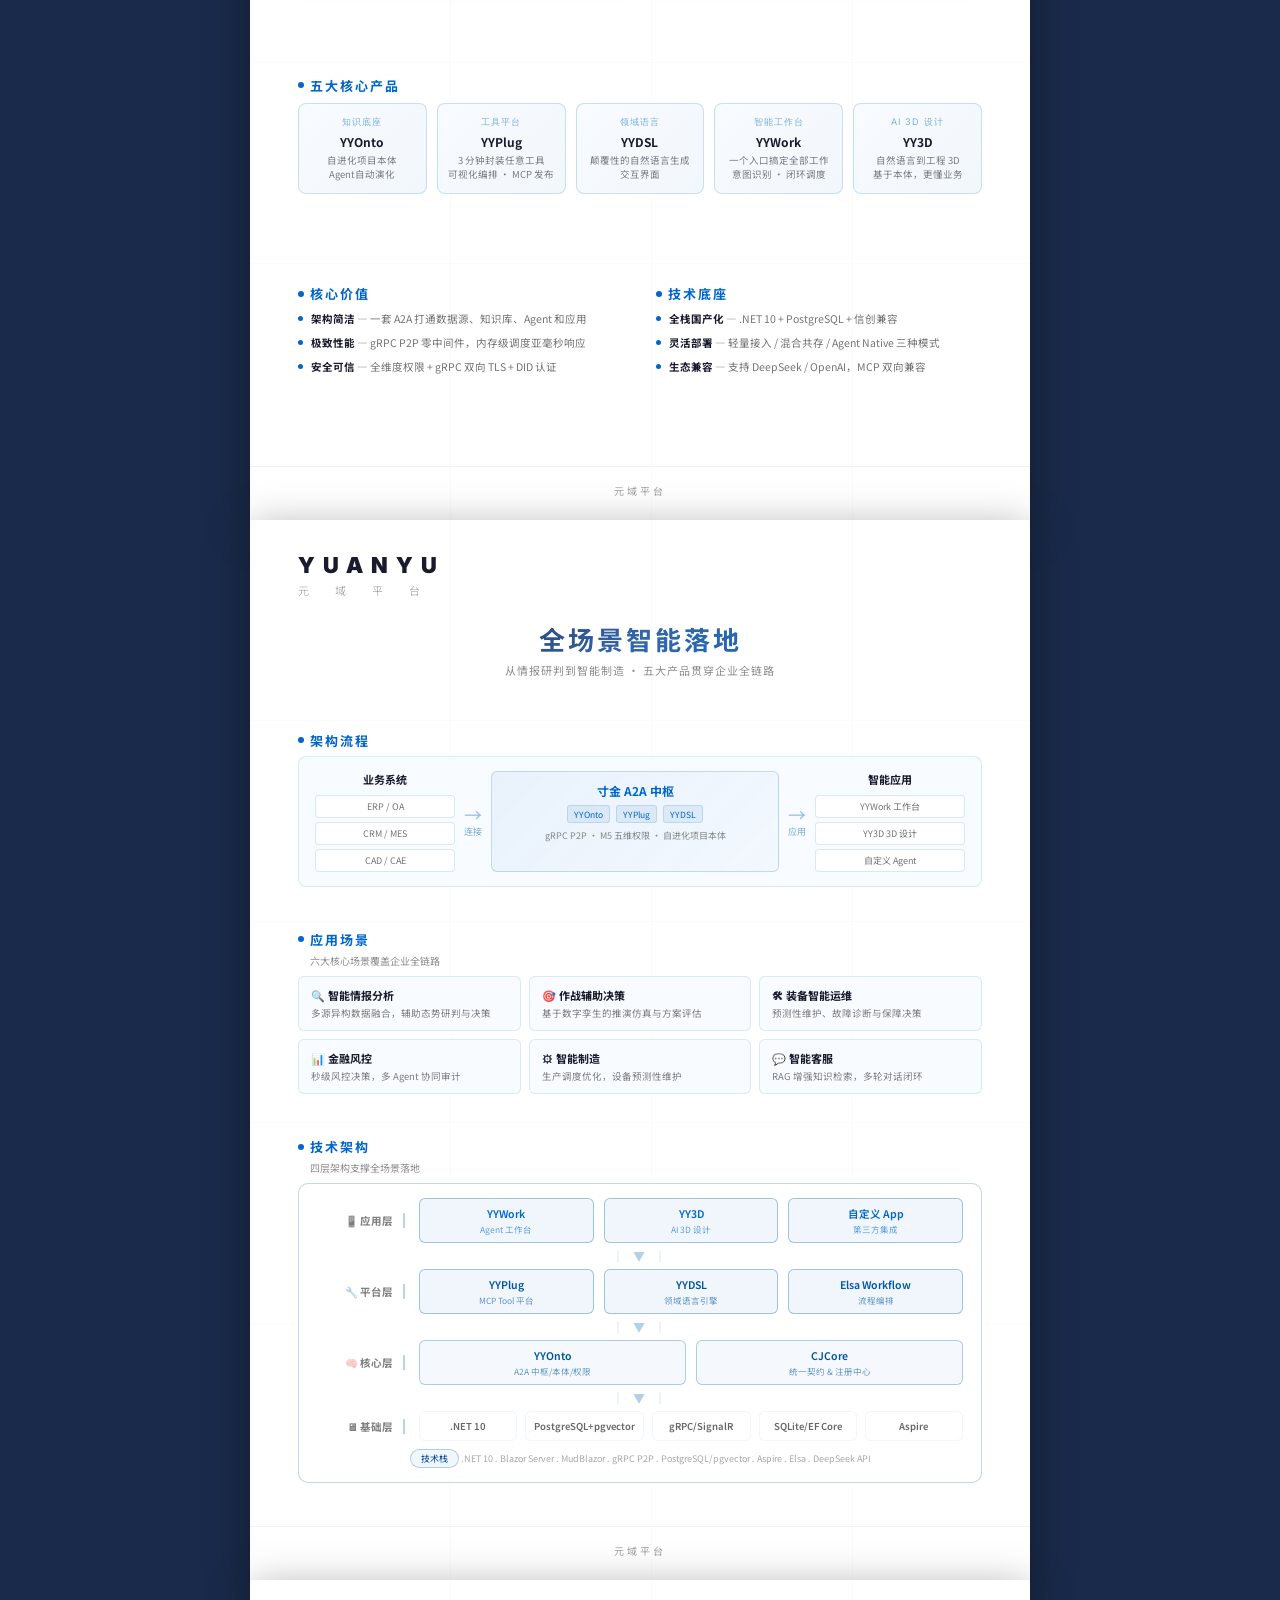
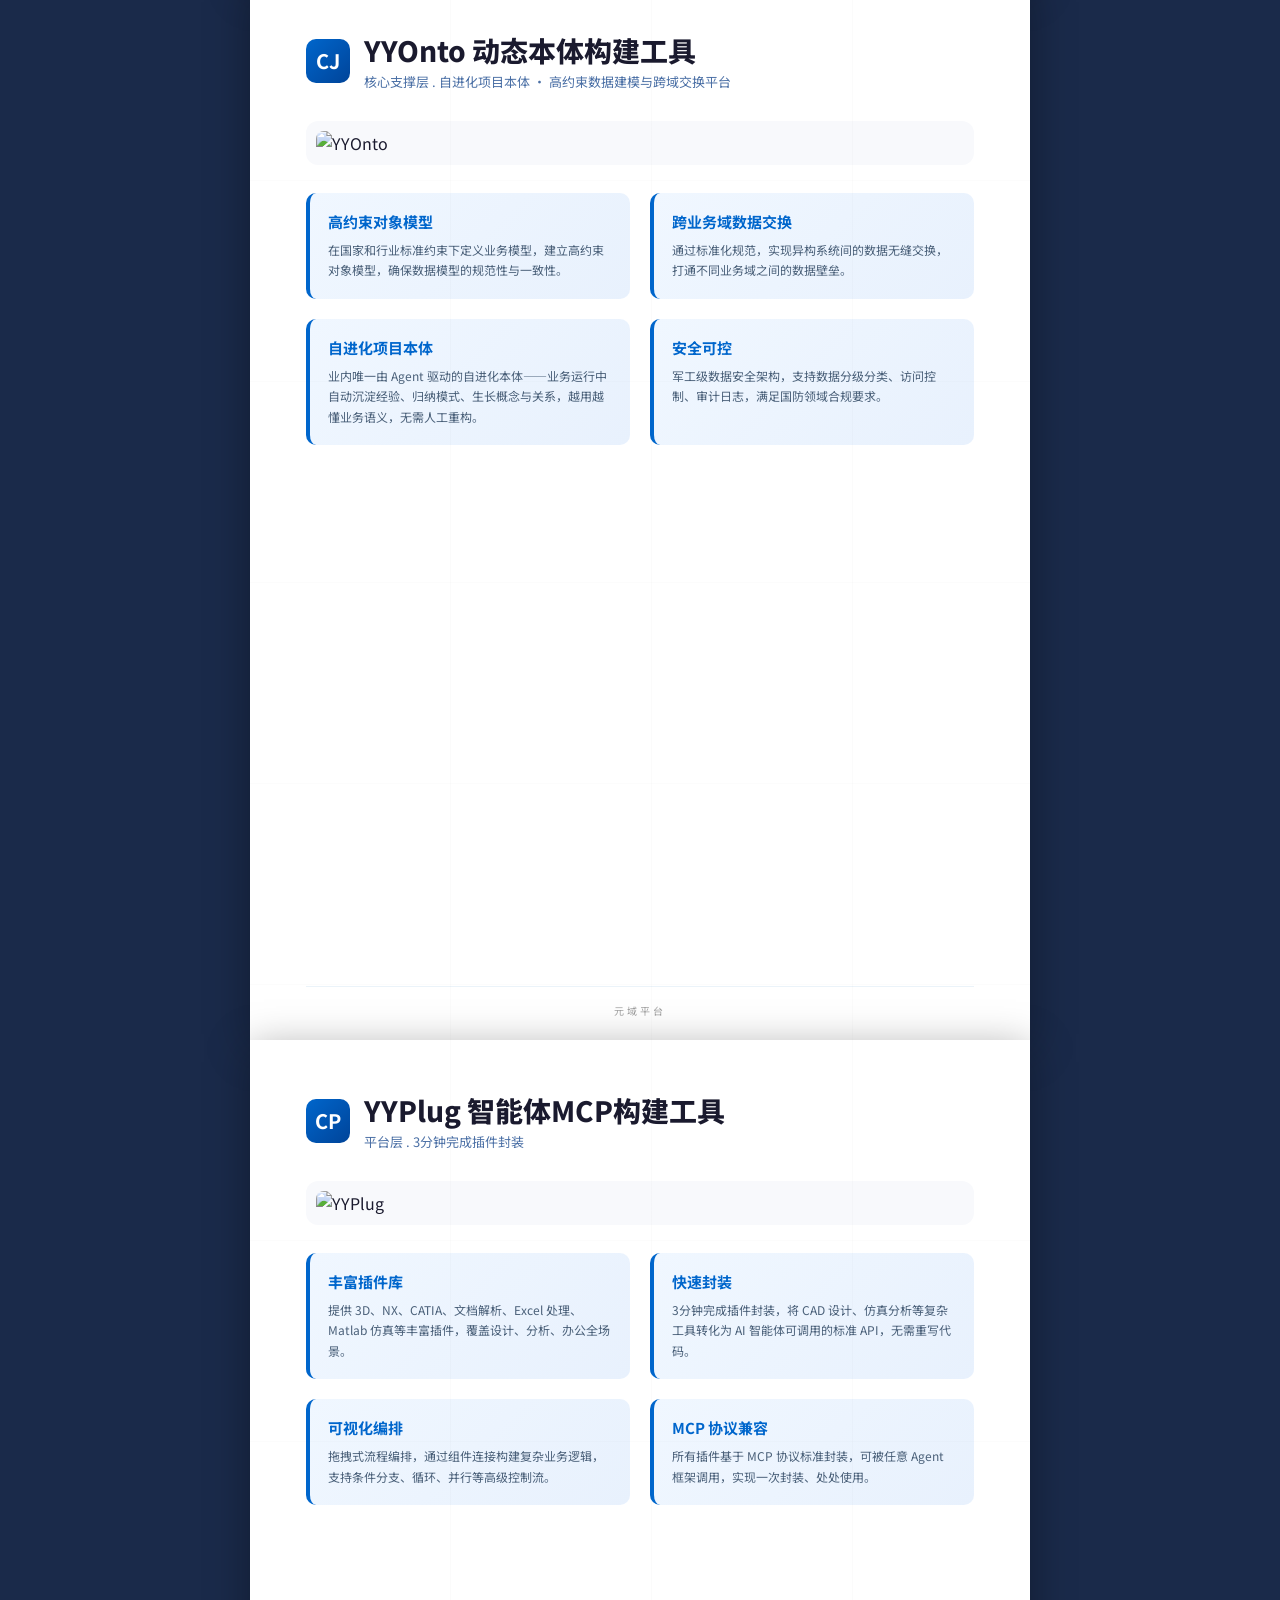
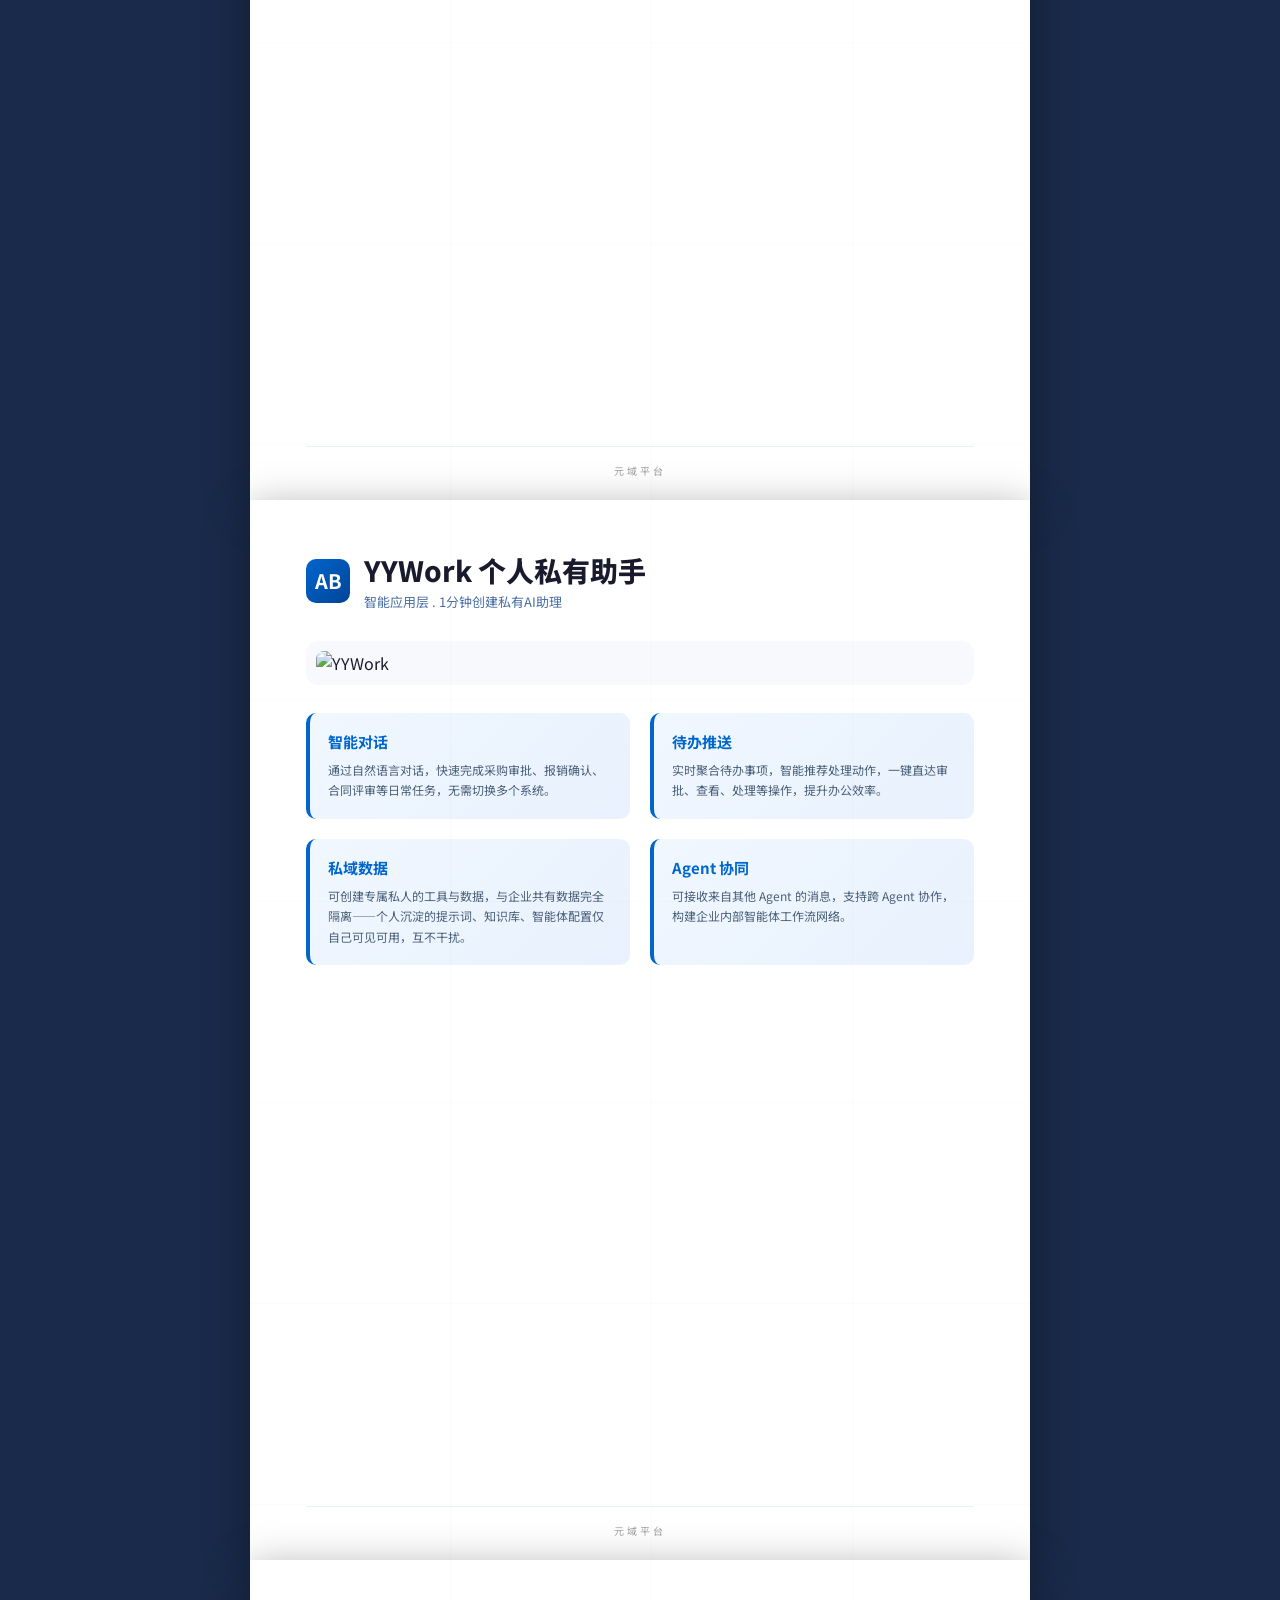
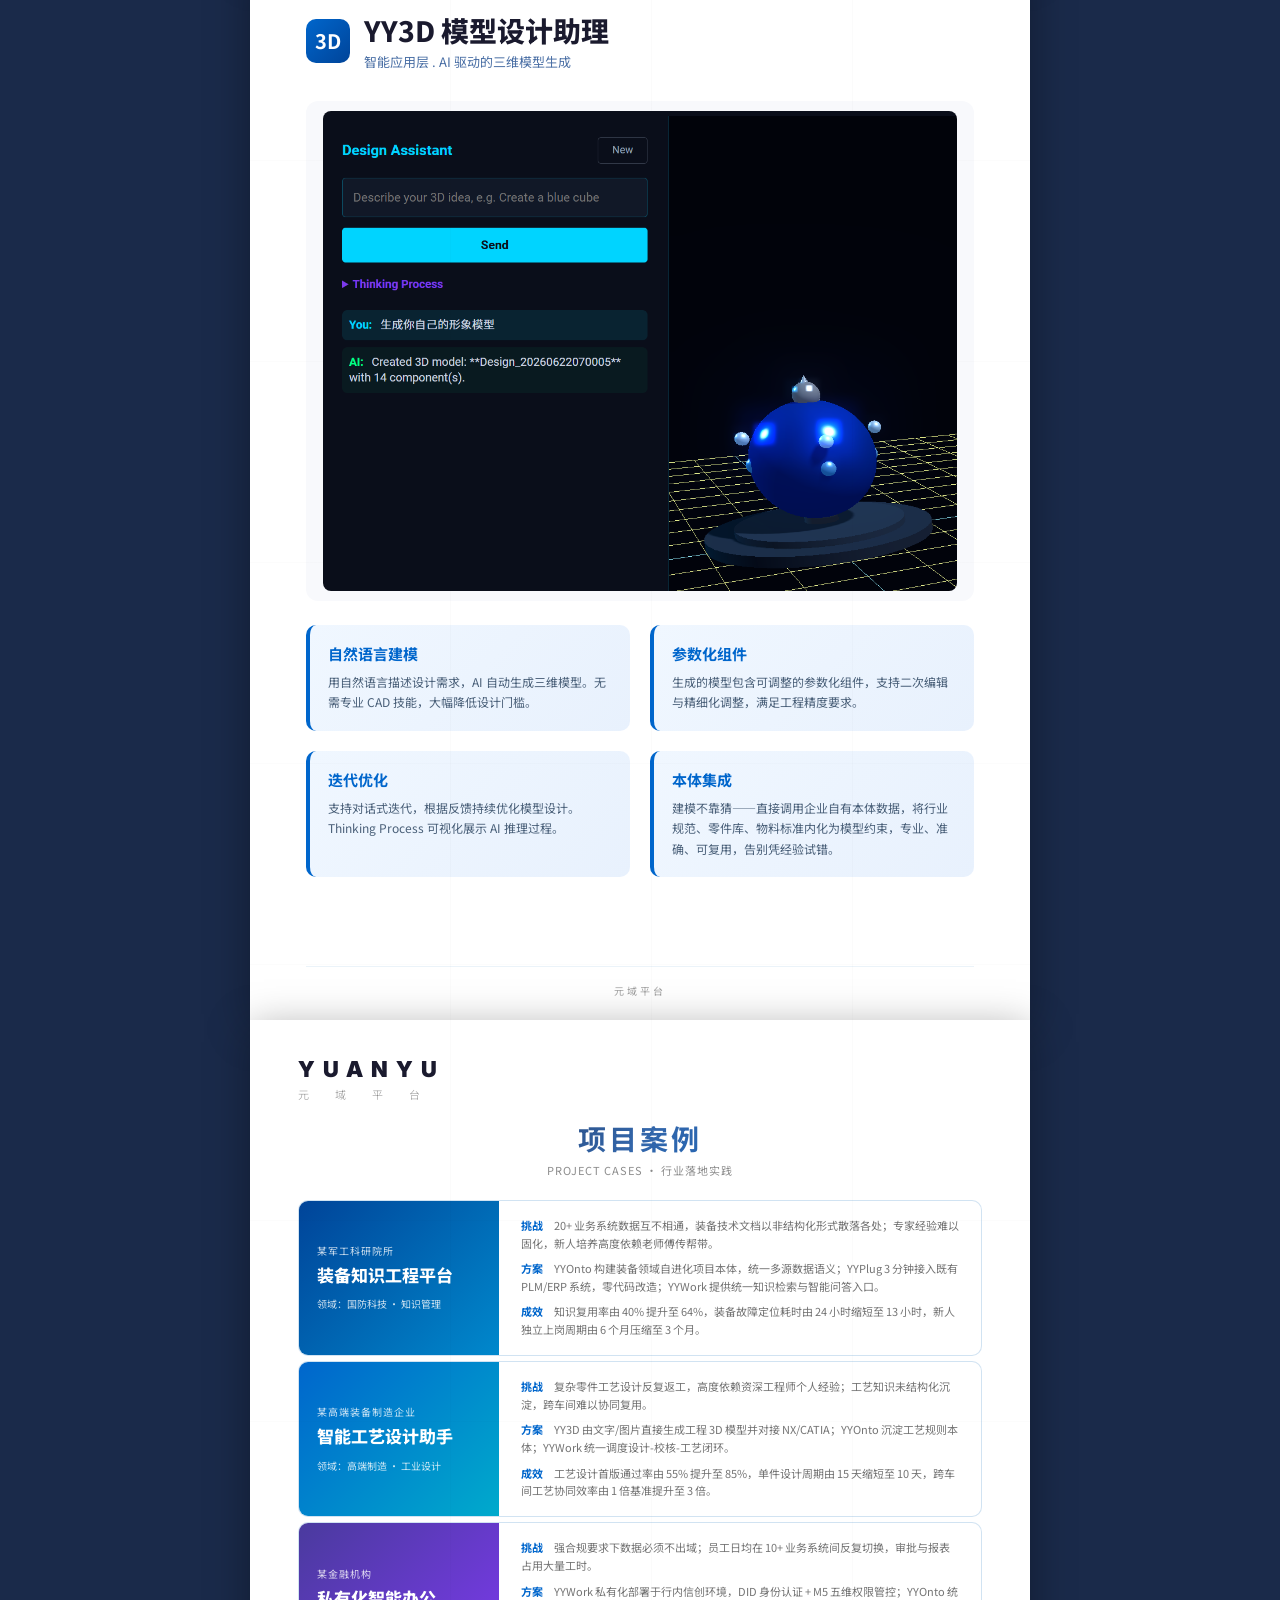
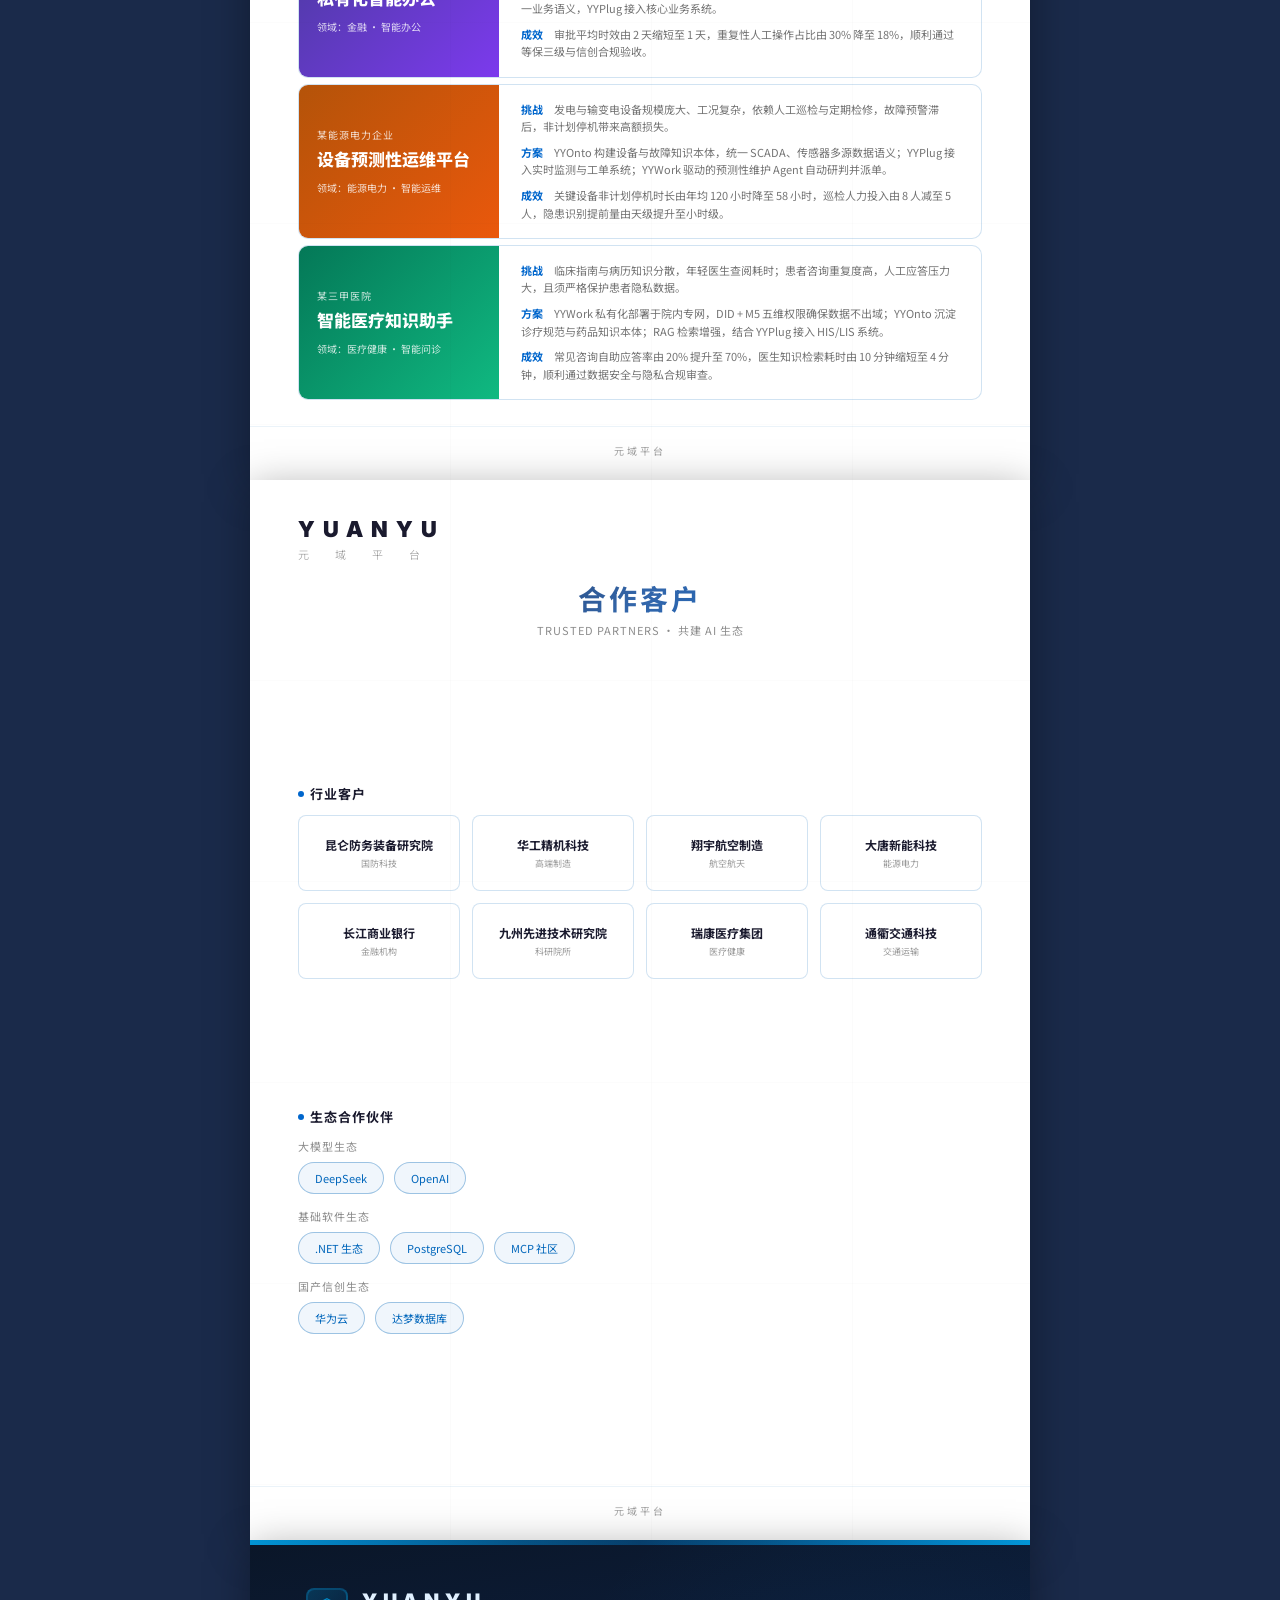
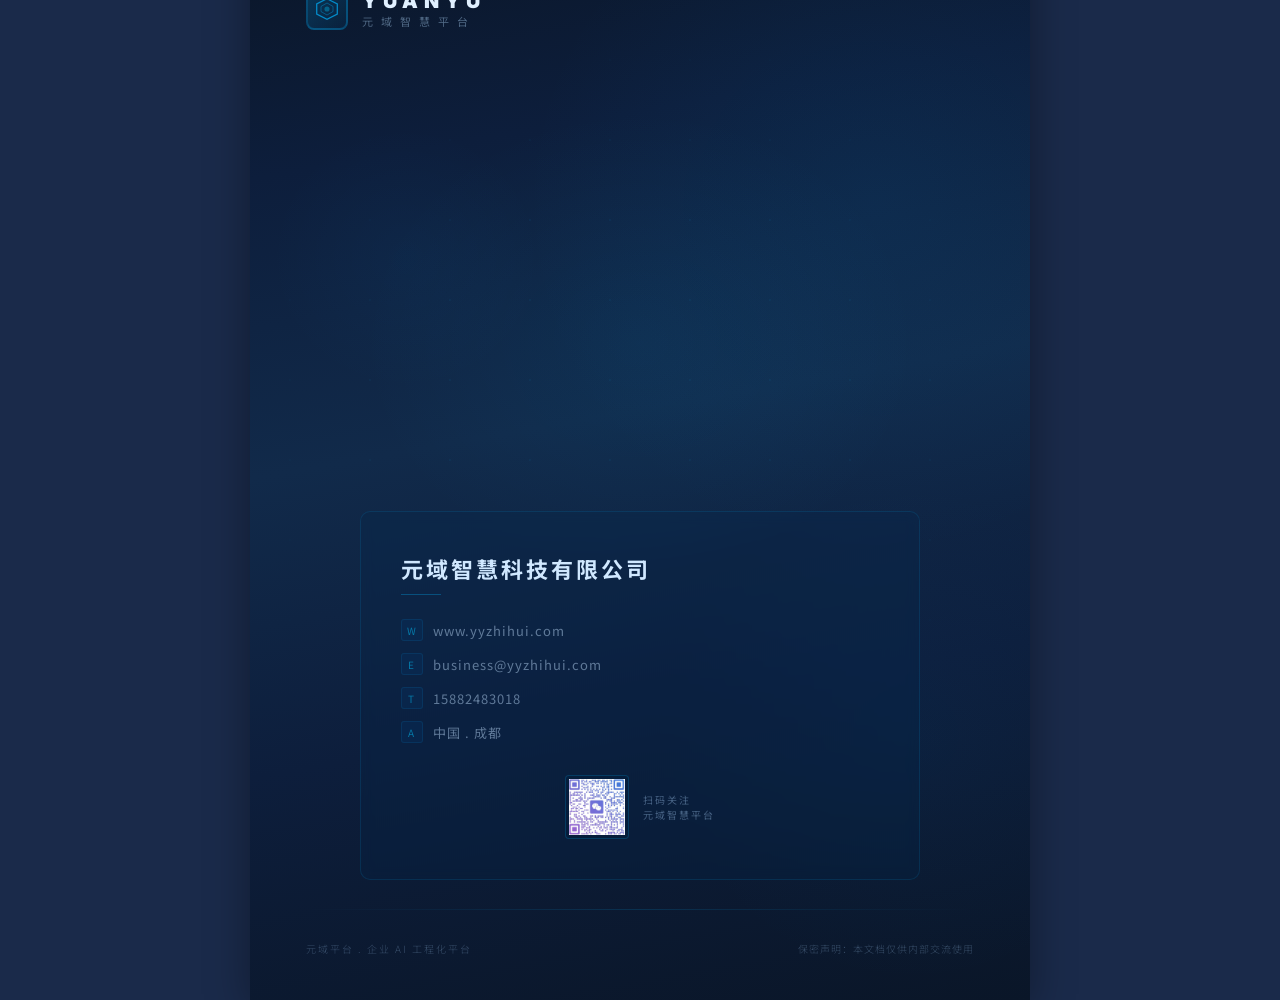
==== commit 0b33cf1f: "修改联系电话" ====
--- a/index.html
+++ b/index.html
@@ -561,8 +561,8 @@
       <div class="bc-company-name">元域智慧科技有限公司</div>
       <div class="bc-company-line"></div>
       <div class="bc-info-row"><div class="bc-info-icon">W</div><span>www.yyzhihui.com</span></div>
-      <div class="bc-info-row"><div class="bc-info-icon">E</div><span>business@aibasedplay.com</span></div>
-      <div class="bc-info-row"><div class="bc-info-icon">T</div><span>18116666651</span></div>
+      <div class="bc-info-row"><div class="bc-info-icon">E</div><span>business@yyzhihui.com</span></div>
+      <div class="bc-info-row"><div class="bc-info-icon">T</div><span>15882483018</span></div>
       <div class="bc-info-row"><div class="bc-info-icon">A</div><span>中国 . 成都</span></div>
       <div class="bc-qr-area">
         <div class="bc-qr-box"><img src="img/qr_code.png" alt="扫码关注" /></div>
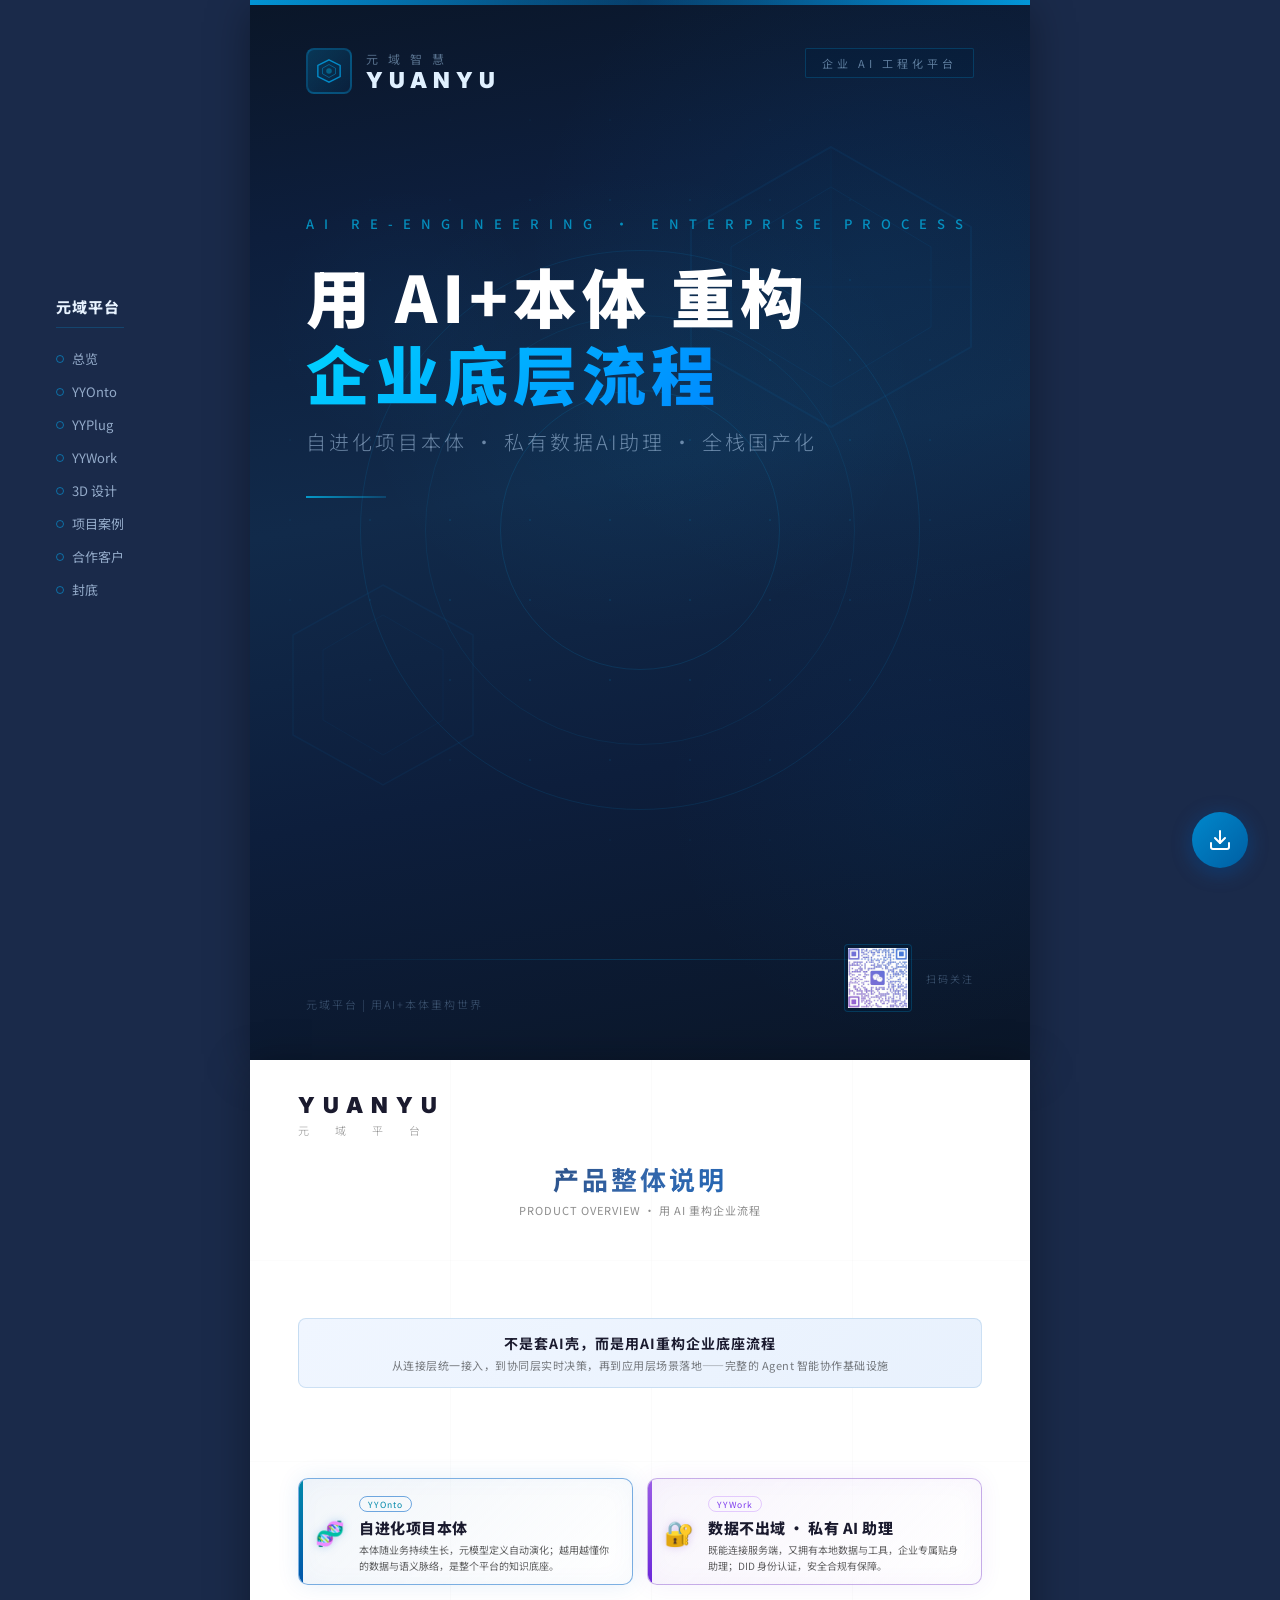
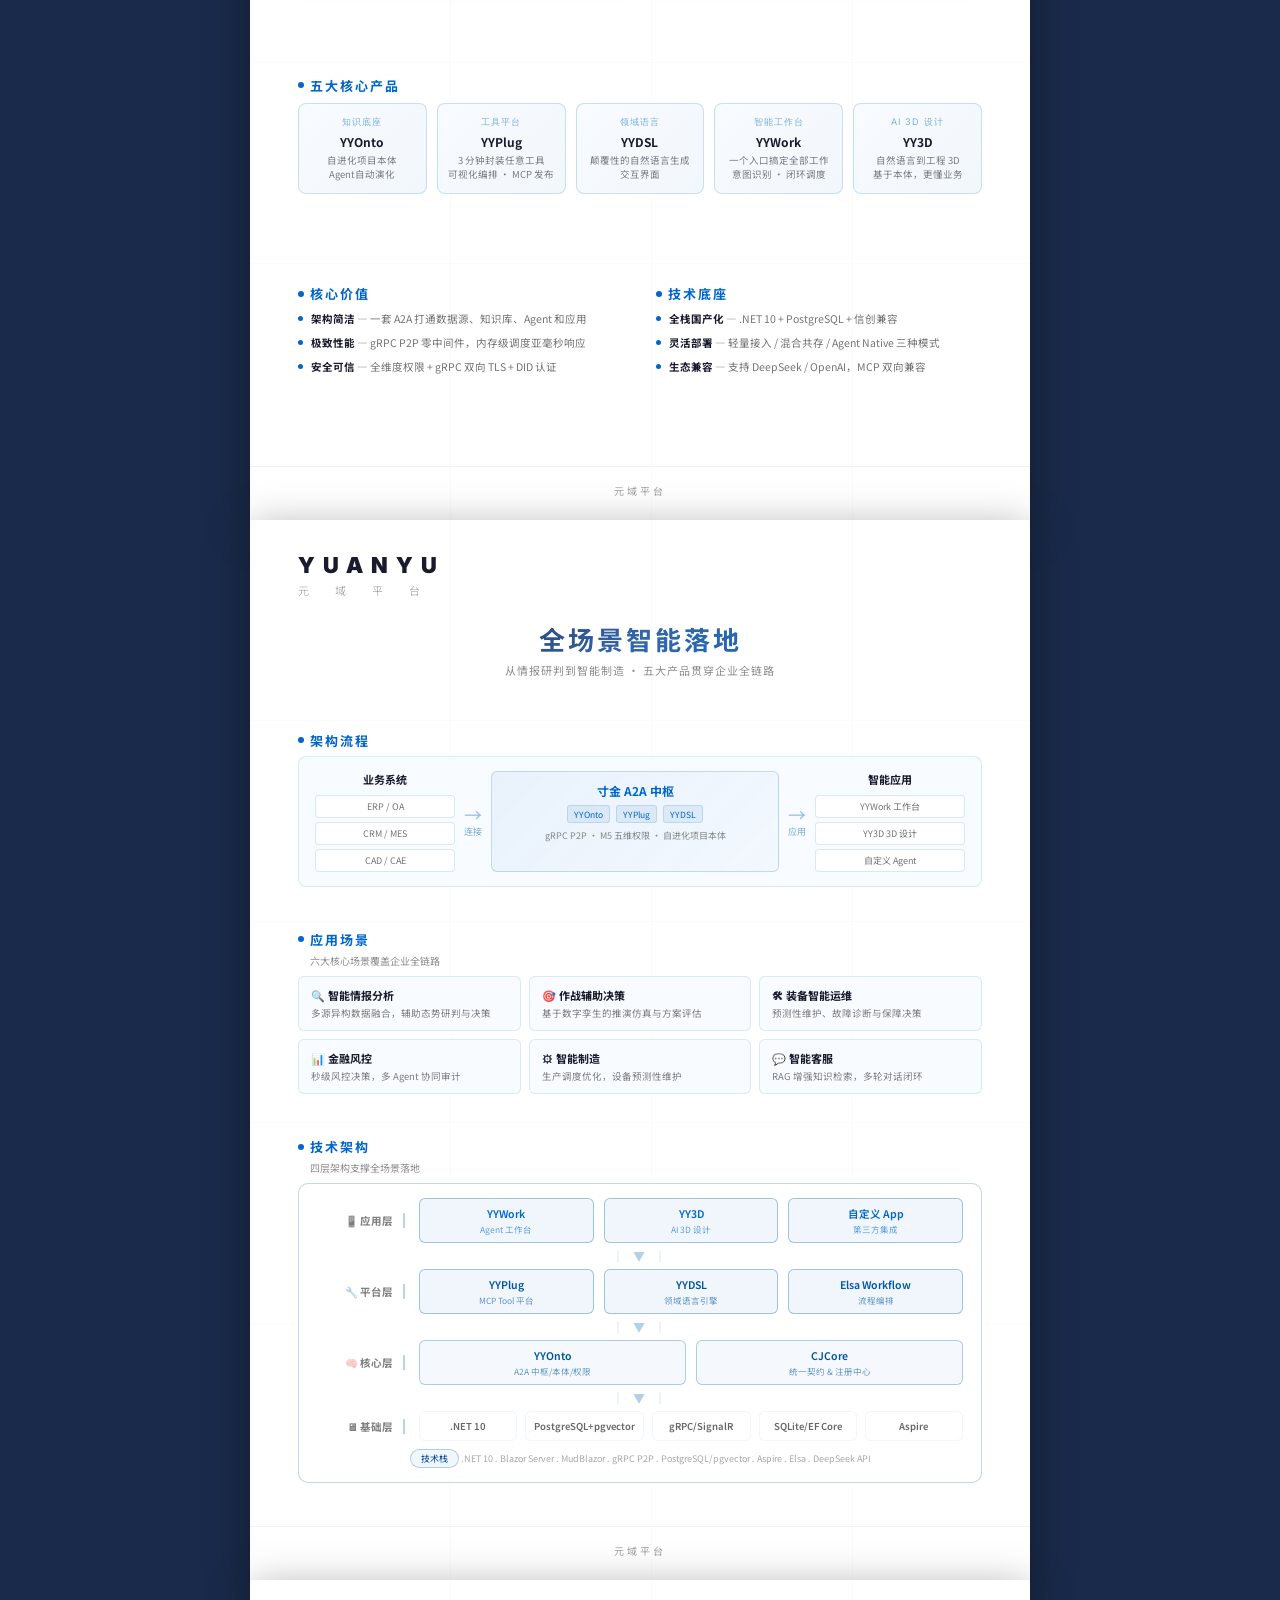
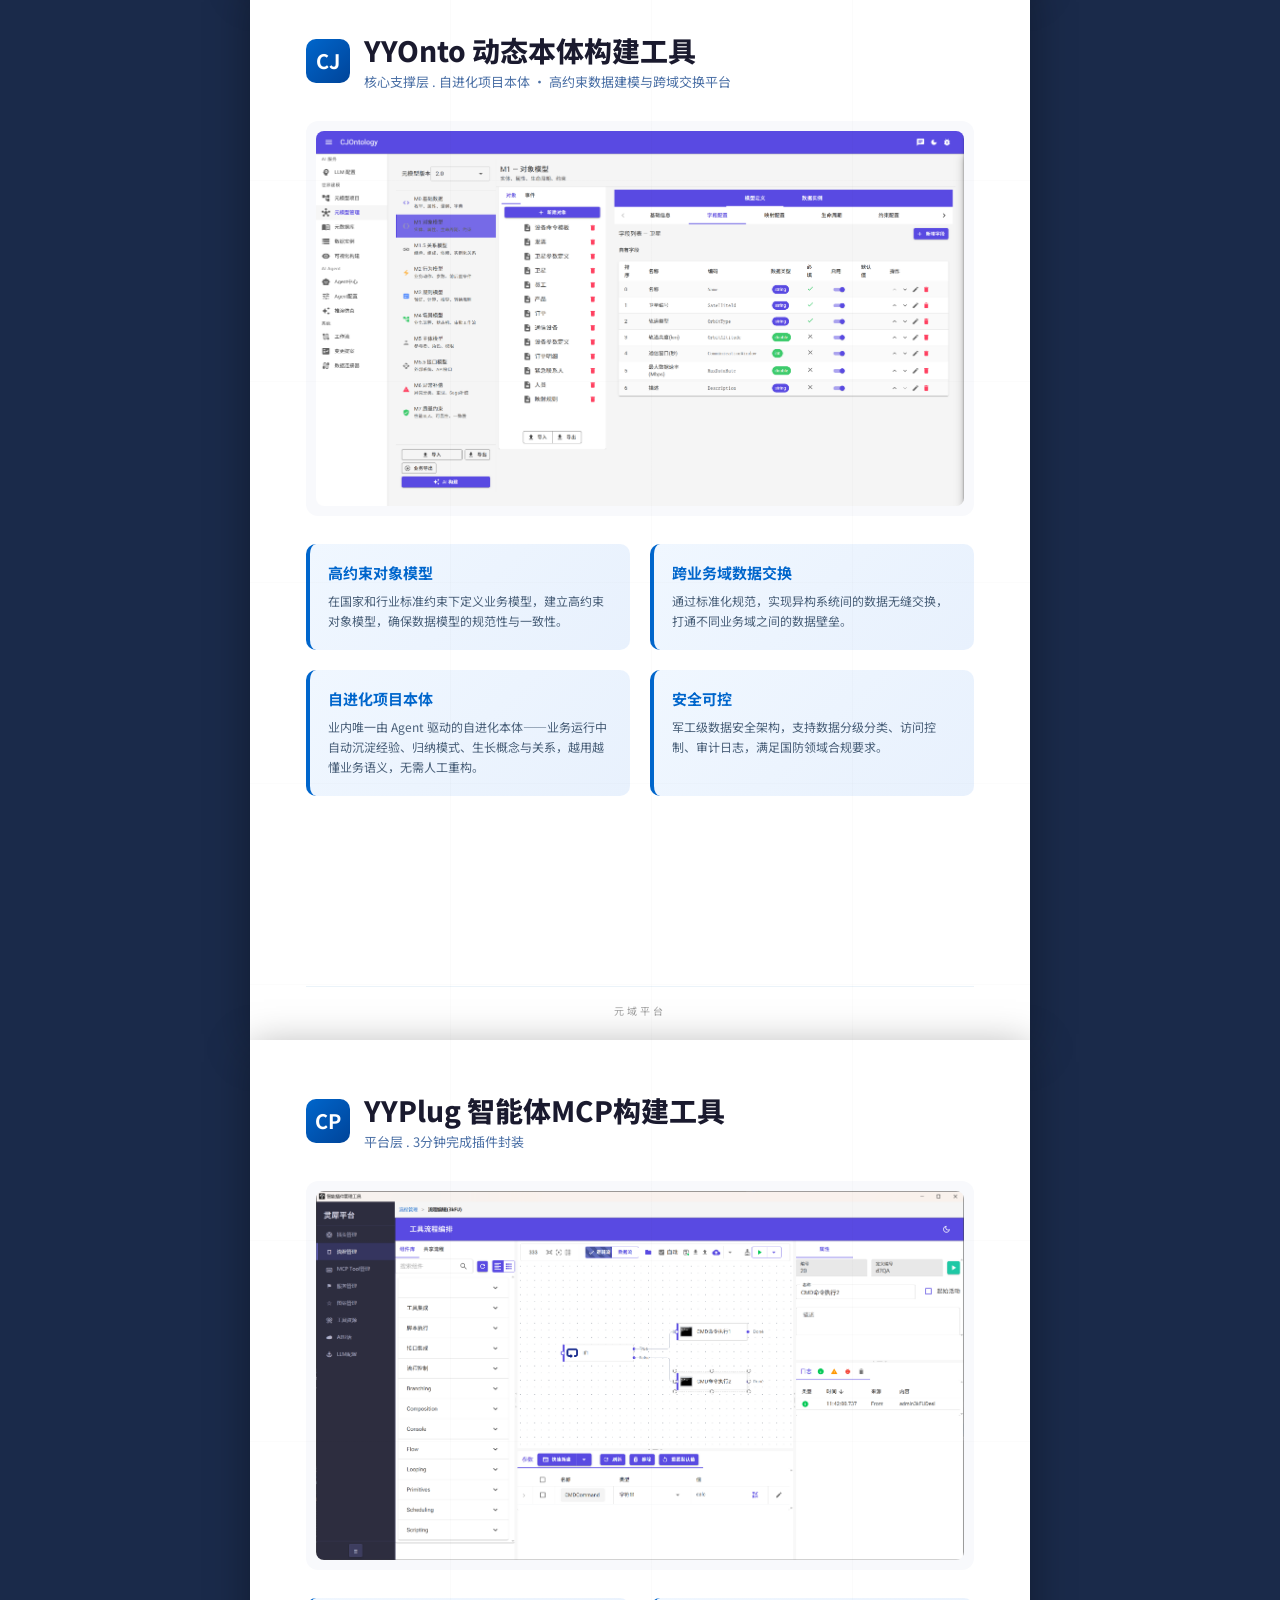
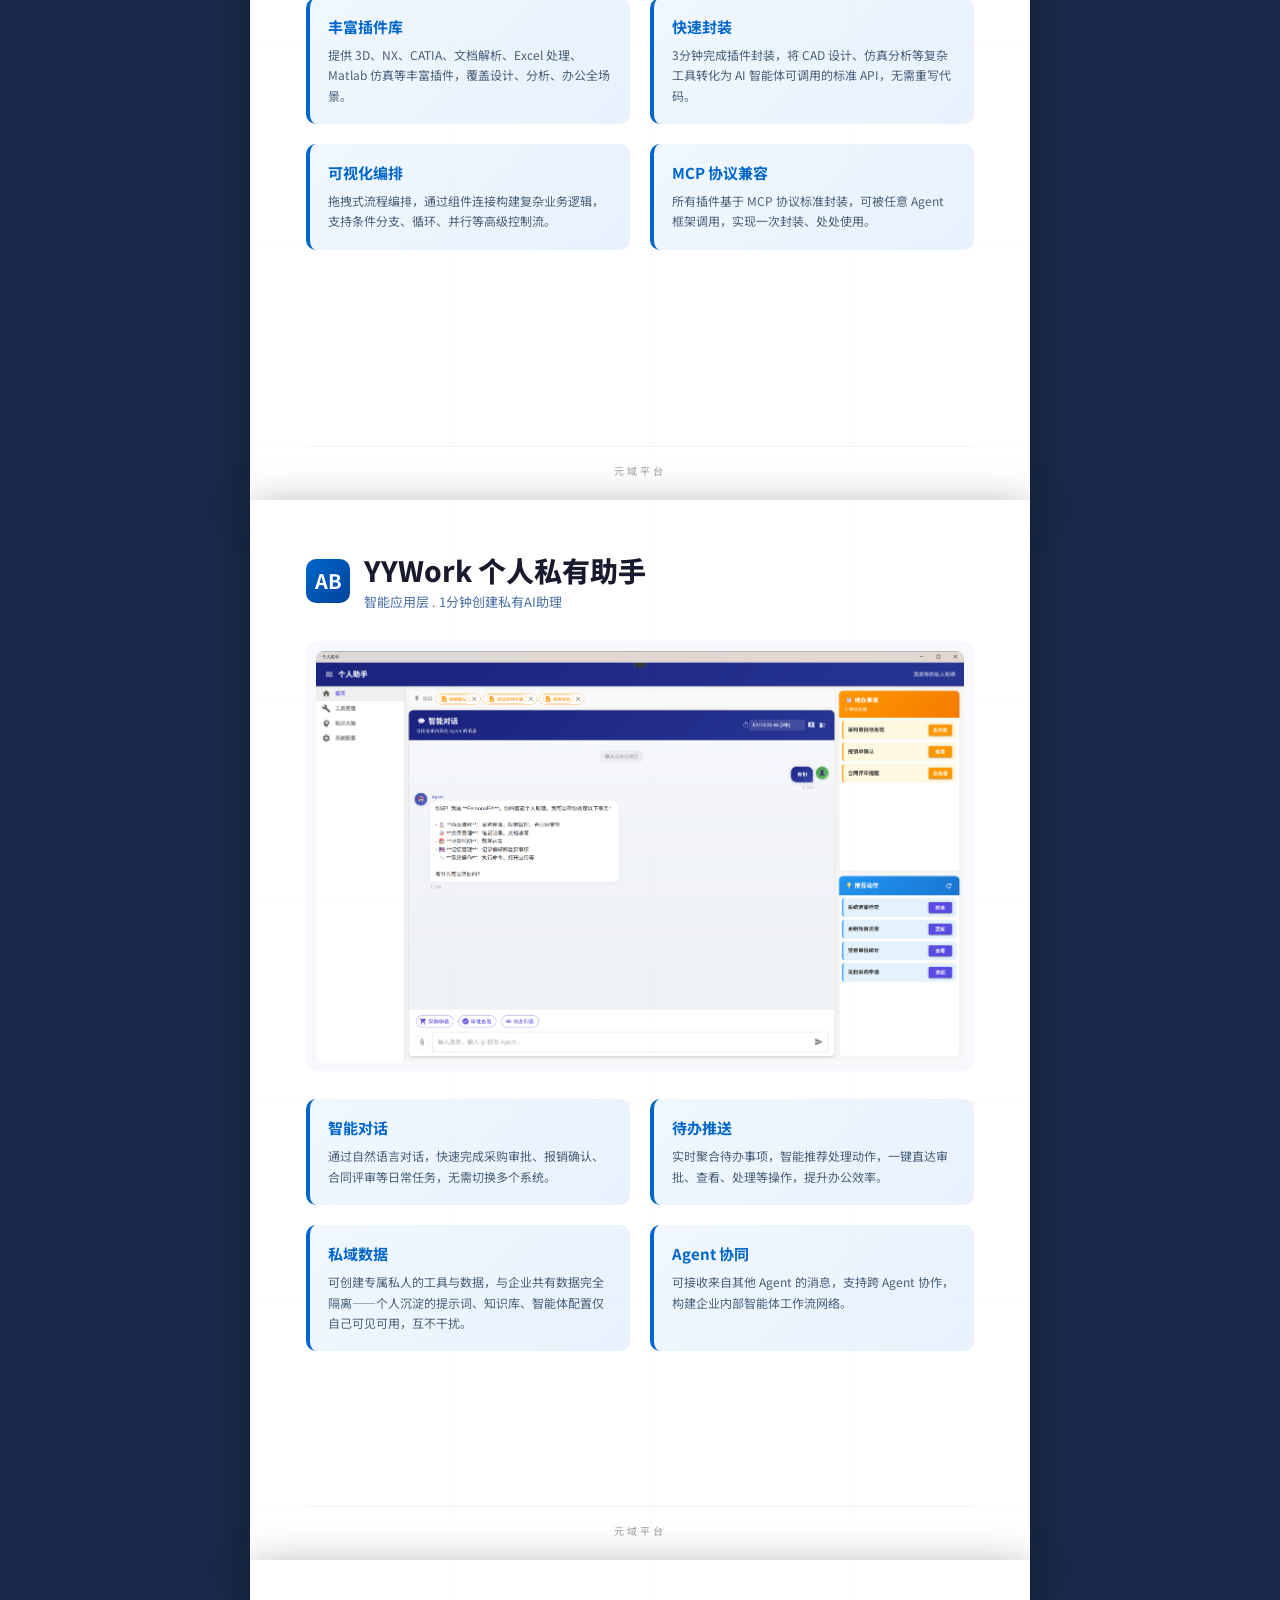
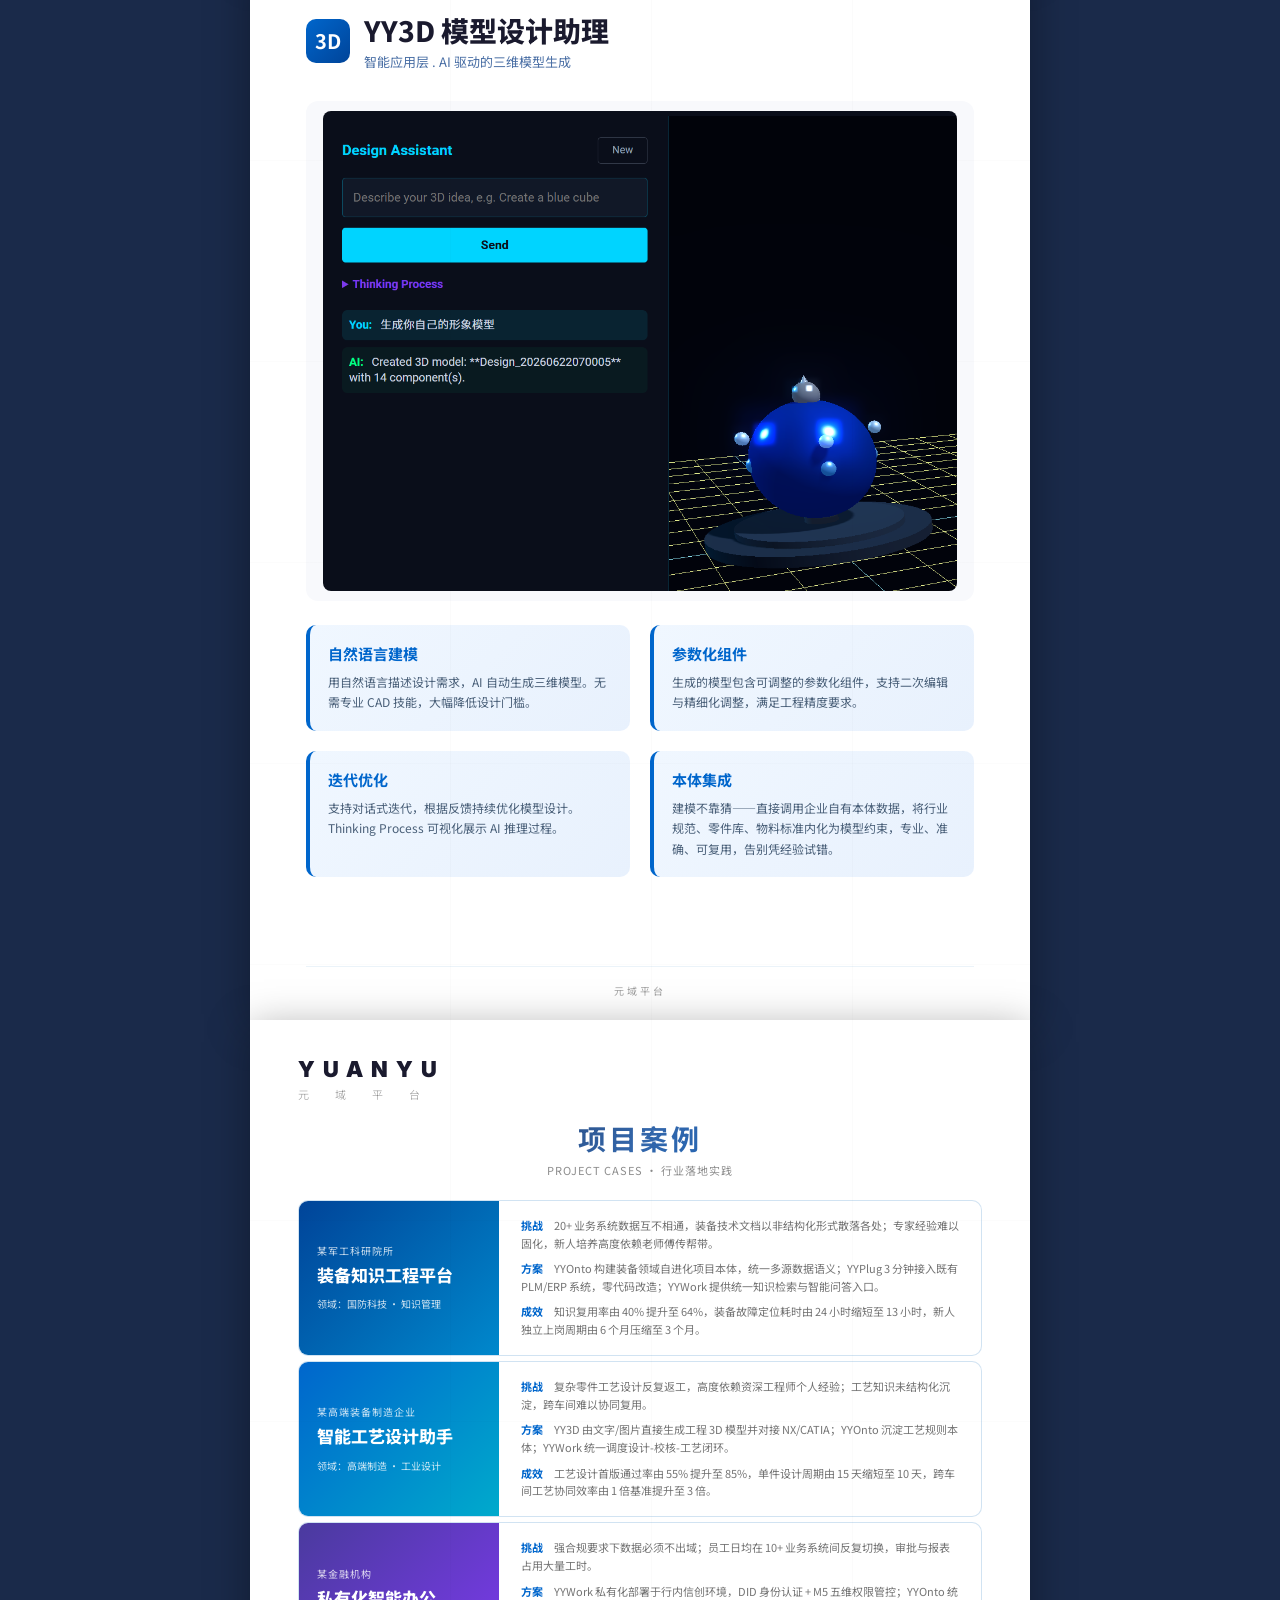
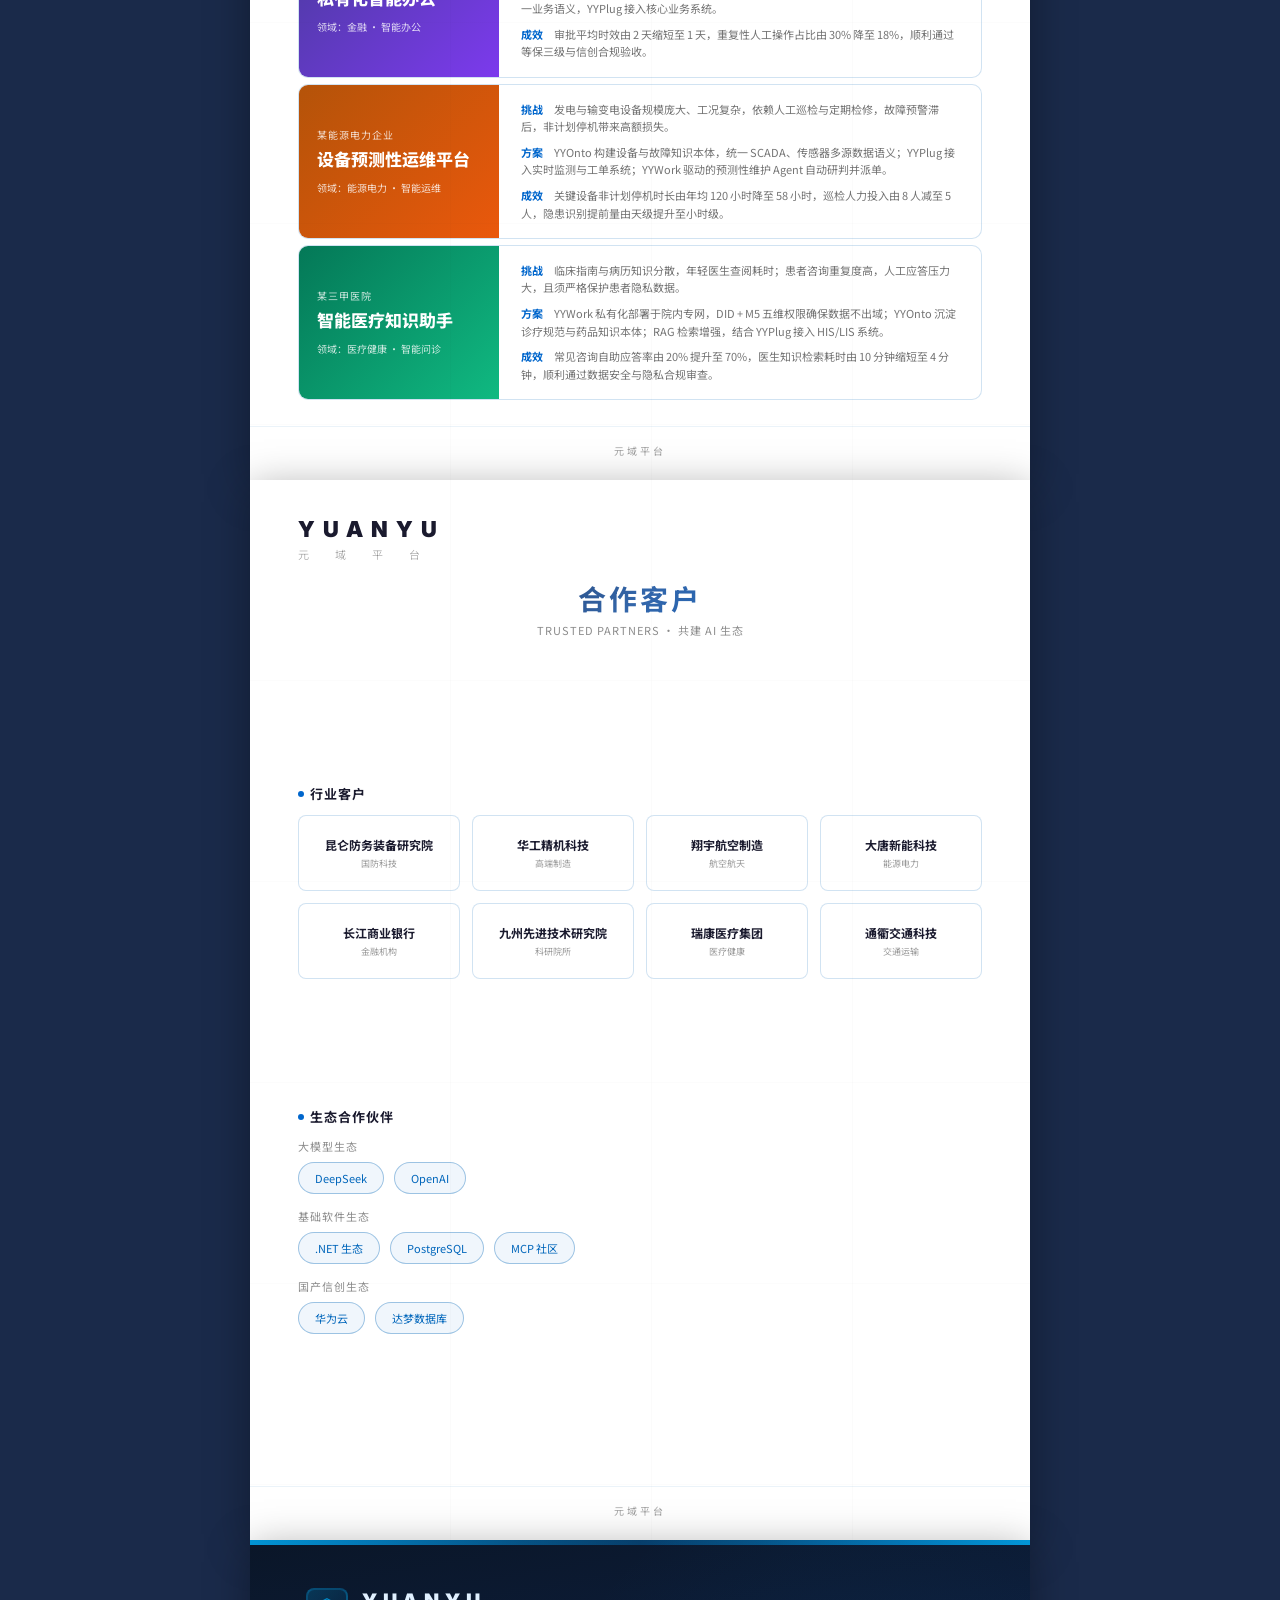
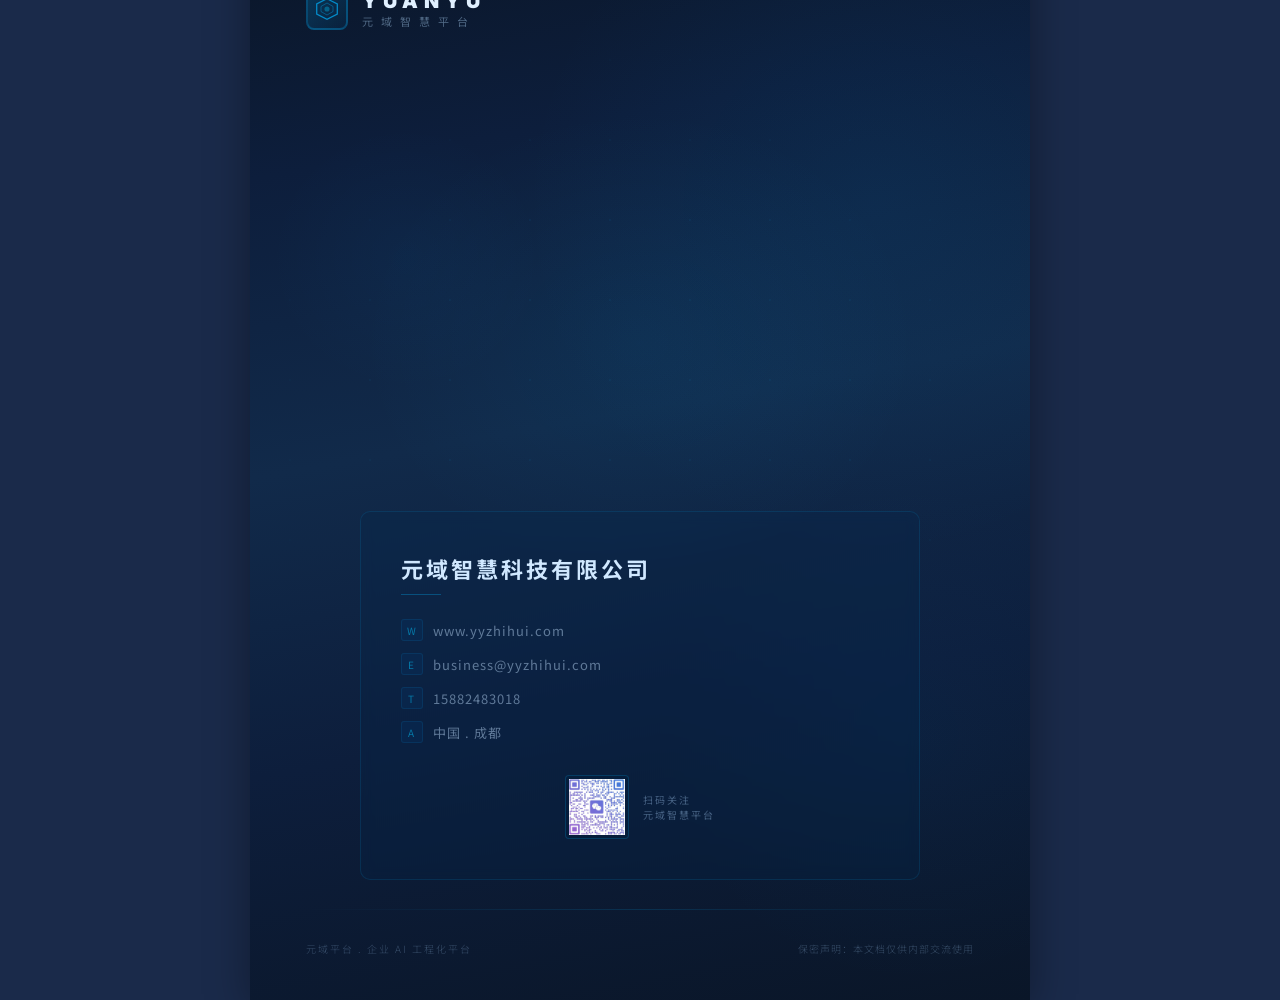
==== commit d376e5d1: "图片名称改为小写" ====
--- a/index.html
+++ b/index.html
@@ -14,7 +14,7 @@
 <meta property="og:title" content="元域平台 - AI 赋能企业底层流程">
 <meta property="og:description" content="以 AI 重构企业底层流程，面向国防科技与高端制造的安全可控 AI 工程化平台。">
 <meta property="og:url" content="https://www.aibasedplay.com/">
-<meta property="og:image" content="https://www.aibasedplay.com/img/product_YYOnto.png">
+<meta property="og:image" content="https://www.aibasedplay.com/img/product_yyonto.png">
 <meta property="og:site_name" content="元域平台">
 <meta name="twitter:card" content="summary_large_image">
 <link href="https://fonts.loli.net/css2?family=Noto+Sans+SC:wght@300;400;500;700;900&family=Inter:wght@300;400;500;600;700;800;900&display=swap" rel="stylesheet">
@@ -356,7 +356,7 @@
     <div style="width:44px;height:44px;border-radius:10px;background:linear-gradient(135deg,var(--brand),var(--brand-deep));display:flex;align-items:center;justify-content:center;font-size:20px;color:#fff;font-weight:700;">CJ</div>
     <div><div style="font-size:28px;font-weight:800;color:#1a1a2e;">YYOnto 动态本体构建工具</div><div style="font-size:13px;color:#4a6fa5;margin-top:2px;">核心支撑层 . 自进化项目本体 · 高约束数据建模与跨域交换平台</div></div>
   </div>
-  <div style="background:#f8f9fc;border-radius:12px;padding:10px;margin-bottom:28px;"><img src="img/product_YYOnto.png" alt="YYOnto" style="width:100%;border-radius:8px;display:block;"/></div>
+  <div style="background:#f8f9fc;border-radius:12px;padding:10px;margin-bottom:28px;"><img src="img/product_yyonto.png" alt="YYOnto" style="width:100%;border-radius:8px;display:block;"/></div>
   <div style="display:grid;grid-template-columns:1fr 1fr;gap:20px;">
     <div style="background:linear-gradient(135deg,#f0f7ff,#e8f1fd);border-radius:10px;padding:18px;border-left:4px solid var(--brand);"><div style="font-size:15px;font-weight:700;color:var(--brand);margin-bottom:8px;">高约束对象模型</div><div style="font-size:12px;color:var(--ink-soft);line-height:1.7;">在国家和行业标准约束下定义业务模型，建立高约束对象模型，确保数据模型的规范性与一致性。</div></div>
     <div style="background:linear-gradient(135deg,#f0f7ff,#e8f1fd);border-radius:10px;padding:18px;border-left:4px solid var(--brand);"><div style="font-size:15px;font-weight:700;color:var(--brand);margin-bottom:8px;">跨业务域数据交换</div><div style="font-size:12px;color:var(--ink-soft);line-height:1.7;">通过标准化规范，实现异构系统间的数据无缝交换，打通不同业务域之间的数据壁垒。</div></div>
@@ -372,7 +372,7 @@
     <div style="width:44px;height:44px;border-radius:10px;background:linear-gradient(135deg,var(--brand),var(--brand-deep));display:flex;align-items:center;justify-content:center;font-size:20px;color:#fff;font-weight:700;">CP</div>
     <div><div style="font-size:28px;font-weight:800;color:#1a1a2e;">YYPlug 智能体MCP构建工具</div><div style="font-size:13px;color:#4a6fa5;margin-top:2px;">平台层 . 3分钟完成插件封装</div></div>
   </div>
-  <div style="background:#f8f9fc;border-radius:12px;padding:10px;margin-bottom:28px;"><img src="img/product_YYPlug.png" alt="YYPlug" style="width:100%;border-radius:8px;display:block;"/></div>
+  <div style="background:#f8f9fc;border-radius:12px;padding:10px;margin-bottom:28px;"><img src="img/product_yyplug.png" alt="YYPlug" style="width:100%;border-radius:8px;display:block;"/></div>
   <div style="display:grid;grid-template-columns:1fr 1fr;gap:20px;">
     <div style="background:linear-gradient(135deg,#f0f7ff,#e8f1fd);border-radius:10px;padding:18px;border-left:4px solid var(--brand);"><div style="font-size:15px;font-weight:700;color:var(--brand);margin-bottom:8px;">丰富插件库</div><div style="font-size:12px;color:var(--ink-soft);line-height:1.7;">提供 3D、NX、CATIA、文档解析、Excel 处理、Matlab 仿真等丰富插件，覆盖设计、分析、办公全场景。</div></div>
     <div style="background:linear-gradient(135deg,#f0f7ff,#e8f1fd);border-radius:10px;padding:18px;border-left:4px solid var(--brand);"><div style="font-size:15px;font-weight:700;color:var(--brand);margin-bottom:8px;">快速封装</div><div style="font-size:12px;color:var(--ink-soft);line-height:1.7;">3分钟完成插件封装，将 CAD 设计、仿真分析等复杂工具转化为 AI 智能体可调用的标准 API，无需重写代码。</div></div>
@@ -388,7 +388,7 @@
     <div style="width:44px;height:44px;border-radius:10px;background:linear-gradient(135deg,var(--brand),var(--brand-deep));display:flex;align-items:center;justify-content:center;font-size:20px;color:#fff;font-weight:700;">AB</div>
     <div><div style="font-size:28px;font-weight:800;color:#1a1a2e;">YYWork 个人私有助手</div><div style="font-size:13px;color:#4a6fa5;margin-top:2px;">智能应用层 . 1分钟创建私有AI助理</div></div>
   </div>
-  <div style="background:#f8f9fc;border-radius:12px;padding:10px;margin-bottom:28px;"><img src="img/product_YYWork.png" alt="YYWork" style="width:100%;border-radius:8px;display:block;"/></div>
+  <div style="background:#f8f9fc;border-radius:12px;padding:10px;margin-bottom:28px;"><img src="img/product_yywork.png" alt="YYWork" style="width:100%;border-radius:8px;display:block;"/></div>
   <div style="display:grid;grid-template-columns:1fr 1fr;gap:20px;">
     <div style="background:linear-gradient(135deg,#f0f7ff,#e8f1fd);border-radius:10px;padding:18px;border-left:4px solid var(--brand);"><div style="font-size:15px;font-weight:700;color:var(--brand);margin-bottom:8px;">智能对话</div><div style="font-size:12px;color:var(--ink-soft);line-height:1.7;">通过自然语言对话，快速完成采购审批、报销确认、合同评审等日常任务，无需切换多个系统。</div></div>
     <div style="background:linear-gradient(135deg,#f0f7ff,#e8f1fd);border-radius:10px;padding:18px;border-left:4px solid var(--brand);"><div style="font-size:15px;font-weight:700;color:var(--brand);margin-bottom:8px;">待办推送</div><div style="font-size:12px;color:var(--ink-soft);line-height:1.7;">实时聚合待办事项，智能推荐处理动作，一键直达审批、查看、处理等操作，提升办公效率。</div></div>
